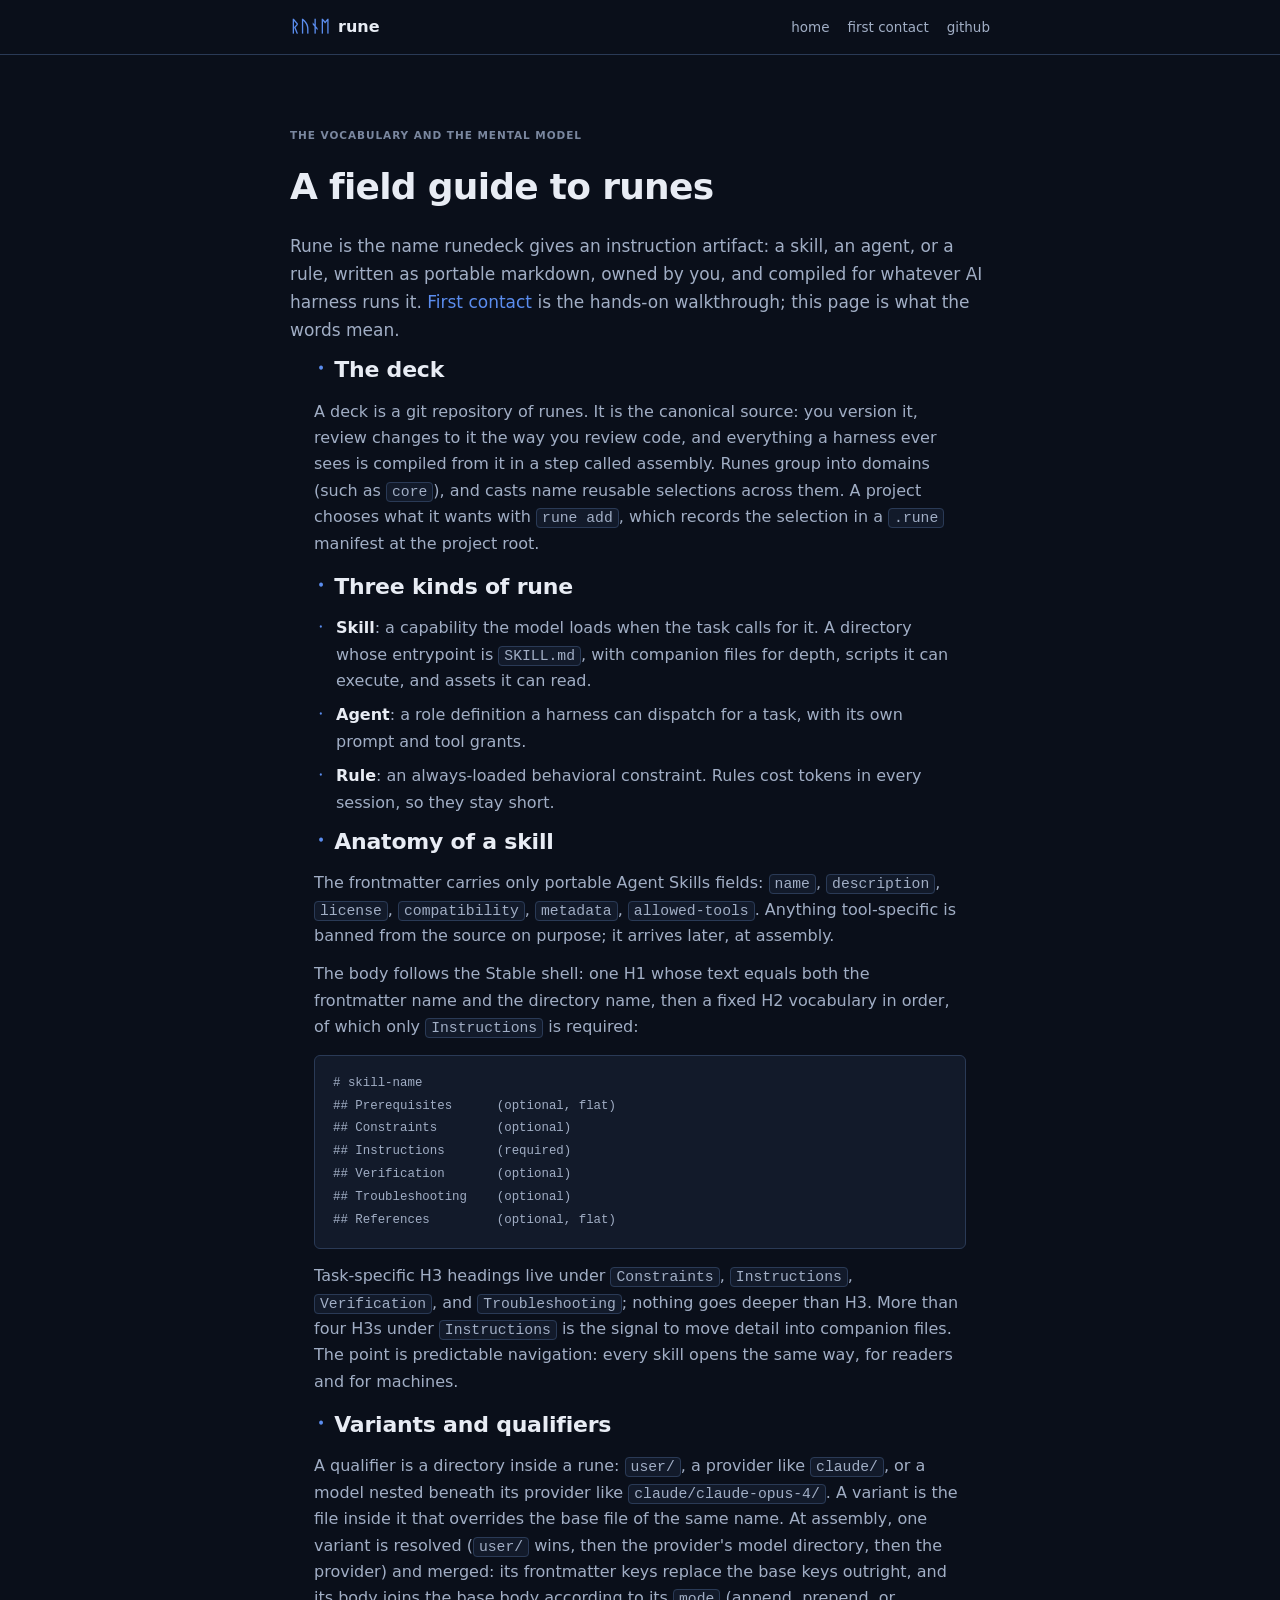
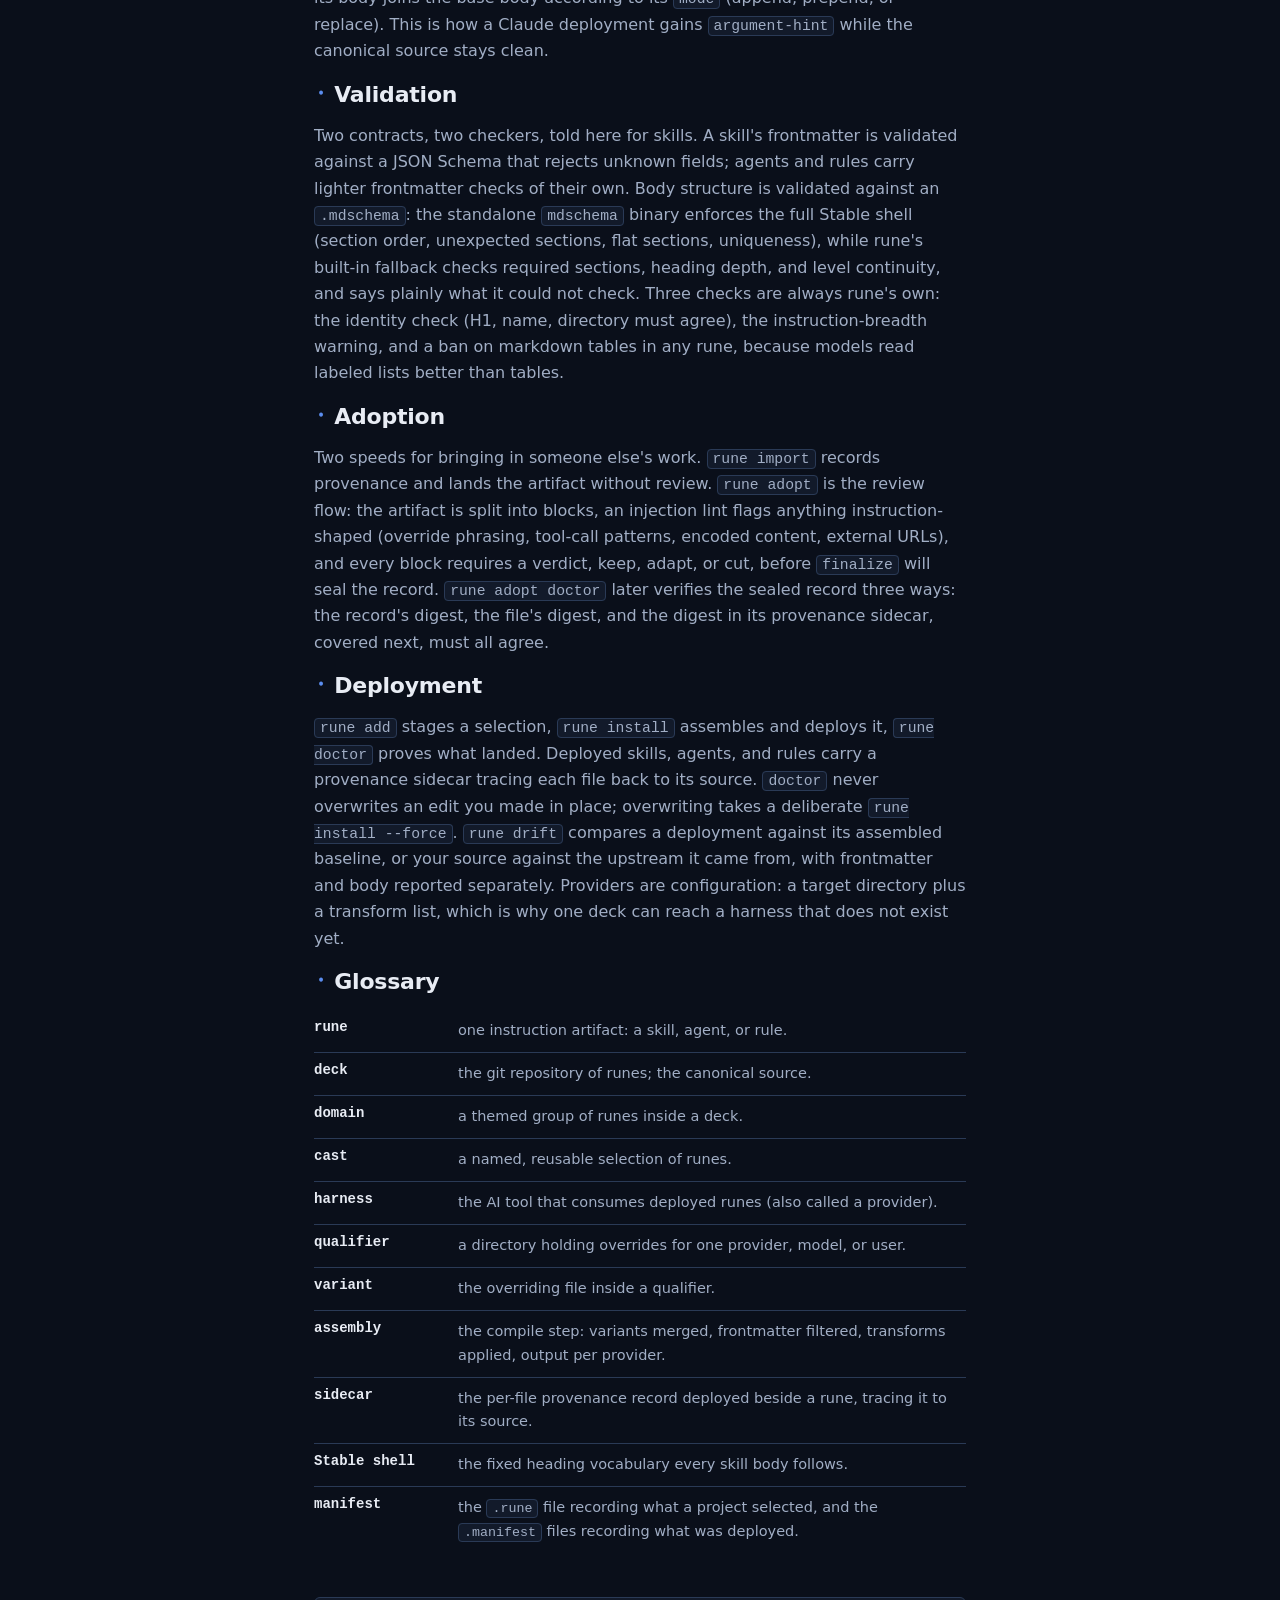
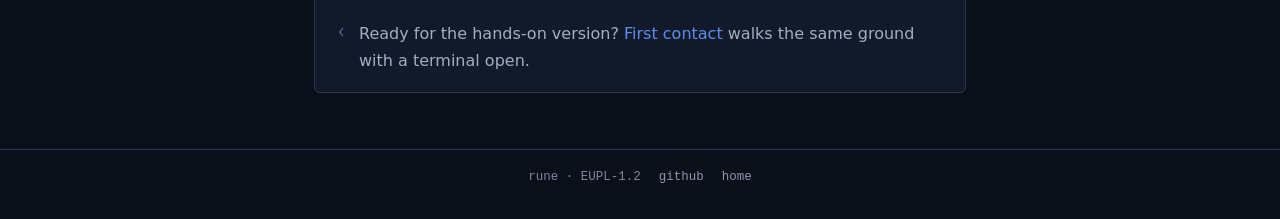
==== guide/index.html @ 57a91cfe "feat: field guide to runes, council-reviewed" ====
<!doctype html>
<html lang="en">
<head>
<meta charset="utf-8">
<meta name="viewport" content="width=device-width, initial-scale=1">
<title>rune · a field guide to runes</title>
<meta name="description" content="The vocabulary and mental model of runedeck: runes, decks, variants, validation, adoption, and deployment.">
<meta property="og:type" content="article">
<meta property="og:site_name" content="runedeck">
<meta property="og:title" content="rune · a field guide to runes">
<meta property="og:description" content="The vocabulary and mental model of runedeck: runes, decks, variants, validation, adoption, and deployment.">
<meta property="og:url" content="https://runedeck.ai/guide/">
<meta property="og:image" content="https://runedeck.ai/shared/og.png">
<meta name="twitter:card" content="summary_large_image">
<link rel="icon" type="image/svg+xml" href="../shared/favicon.svg">
<link rel="stylesheet" href="../shared/tokens.css">
<style>
    * { box-sizing: border-box; margin: 0; }
    body { background: var(--bg); color: var(--text); font: 16px/1.65 var(--sans); -webkit-font-smoothing: antialiased; }
    a { color: var(--accent); text-decoration: none; } a:hover { text-decoration: underline; }
    .wrap { max-width: 700px; margin: 0 auto; padding: 0 24px; }

    nav { border-bottom: 1px solid var(--border); }
    .nav-inner { display: flex; align-items: center; gap: 20px; padding: 14px 0; }
    .brand { font-weight: 700; font-size: 16px; color: var(--text); }
    .brand .glyphs { color: var(--accent); margin-right: 8px; }
    .nav-links { margin-left: auto; display: flex; gap: 18px; font-size: 13.5px; }
    .nav-links a { color: var(--text-dim); } .nav-links a:hover { color: var(--text); text-decoration: none; }

    header.top { padding: 72px 0 8px; }
    .eyebrow { font-size: 10.5px; font-weight: 700; text-transform: uppercase; letter-spacing: 0.09em; color: var(--muted); margin-bottom: 12px; }
    h1 { font-size: 36px; font-weight: 700; letter-spacing: -0.02em; }
    .lede { margin: 16px 0 0; font-size: 17px; color: var(--text-dim); }

    section { padding: 34px 0 4px; }
    h2 { font-size: 22px; font-weight: 650; letter-spacing: -0.01em; margin-bottom: 10px; }
    h2::before { content: "᛫ "; color: var(--accent); }
    p { color: var(--text-dim); margin-bottom: 12px; }
    strong { color: var(--text); font-weight: 620; }
    code { font-family: var(--mono); font-size: 0.92em; background: var(--surface); border: 1px solid var(--border);
           border-radius: 4px; padding: 1px 5px; }
    pre { background: var(--surface); border: 1px solid var(--border); border-radius: var(--radius);
          padding: 16px 18px; margin: 14px 0; font: 13.5px/1.7 var(--mono); overflow-x: auto; color: var(--text-dim); }
    pre code { background: none; border: 0; padding: 0; }
    ul { padding-left: 0; list-style: none; }
    ul li { padding-left: 22px; position: relative; color: var(--text-dim); margin-bottom: 8px; }
    ul li::before { content: "᛫"; position: absolute; left: 2px; color: var(--accent); }

    dl { margin: 6px 0 0; }
    dl div { display: grid; grid-template-columns: 130px 1fr; gap: 14px; padding: 9px 0; border-bottom: 1px solid var(--border); }
    dl div:last-child { border-bottom: 0; }
    dt { font: 600 14px var(--mono); color: var(--text); }
    dd { color: var(--text-dim); font-size: 14.5px; }

    .next { margin: 44px 0 0; border: 1px solid var(--border); border-radius: var(--radius);
            background: var(--surface); padding: 18px 20px; display: flex; align-items: baseline; gap: 12px; }
    .next .glyph { color: var(--accent); font-size: 20px; }

    footer { border-top: 1px solid var(--border); margin-top: 56px; padding: 20px 0 34px;
             font: 12.5px var(--mono); color: var(--muted); display: flex; gap: 18px; justify-content: center; }
    footer a { color: var(--dim); }
</style>
</head>
<body>
<nav><div class="wrap nav-inner">
    <a class="brand" href="../"><span class="glyphs">ᚱᚢᚾᛖ</span>rune</a>
    <div class="nav-links"><a href="../">home</a><a href="../first-contact/">first contact</a><a href="https://github.com/runedeck">github</a></div>
</div></nav>

<header class="top wrap">
    <div class="eyebrow">the vocabulary and the mental model</div>
    <h1>A field guide to runes</h1>
    <p class="lede">Rune is the name runedeck gives an instruction artifact: a skill, an agent, or a
       rule, written as portable markdown, owned by you, and compiled for whatever AI harness runs
       it. <a href="../first-contact/">First contact</a> is the hands-on walkthrough; this page is
       what the words mean.</p>
</header>

<section class="wrap">
    <h2>The deck</h2>
    <p>A deck is a git repository of runes. It is the canonical source: you version it, review
       changes to it the way you review code, and everything a harness ever sees is compiled from
       it in a step called assembly. Runes group into domains (such as <code>core</code>), and
       casts name reusable selections across them. A project chooses what it wants with
       <code>rune add</code>, which records the selection in a <code>.rune</code> manifest at the
       project root.</p>
</section>

<section class="wrap">
    <h2>Three kinds of rune</h2>
    <ul>
        <li><strong>Skill</strong>: a capability the model loads when the task calls for it. A
            directory whose entrypoint is <code>SKILL.md</code>, with companion files for depth,
            scripts it can execute, and assets it can read.</li>
        <li><strong>Agent</strong>: a role definition a harness can dispatch for a task, with its
            own prompt and tool grants.</li>
        <li><strong>Rule</strong>: an always-loaded behavioral constraint. Rules cost tokens in
            every session, so they stay short.</li>
    </ul>
</section>

<section class="wrap">
    <h2>Anatomy of a skill</h2>
    <p>The frontmatter carries only portable Agent Skills fields: <code>name</code>,
       <code>description</code>, <code>license</code>, <code>compatibility</code>,
       <code>metadata</code>, <code>allowed-tools</code>. Anything tool-specific is banned from the
       source on purpose; it arrives later, at assembly.</p>
    <p>The body follows the Stable shell: one H1 whose text equals both the frontmatter name and
       the directory name, then a fixed H2 vocabulary in order, of which only
       <code>Instructions</code> is required:</p>
    <pre><code># skill-name
## Prerequisites      (optional, flat)
## Constraints        (optional)
## Instructions       (required)
## Verification       (optional)
## Troubleshooting    (optional)
## References         (optional, flat)</code></pre>
    <p>Task-specific H3 headings live under <code>Constraints</code>, <code>Instructions</code>,
       <code>Verification</code>, and <code>Troubleshooting</code>; nothing goes deeper than H3.
       More than four H3s under <code>Instructions</code> is the signal to move detail into
       companion files. The point is predictable navigation: every skill opens the same way, for
       readers and for machines.</p>
</section>

<section class="wrap">
    <h2>Variants and qualifiers</h2>
    <p>A qualifier is a directory inside a rune: <code>user/</code>, a provider like
       <code>claude/</code>, or a model nested beneath its provider like
       <code>claude/claude-opus-4/</code>. A variant is the file inside it that overrides the base
       file of the same name. At assembly, one variant is resolved (<code>user/</code> wins, then
       the provider's model directory, then the provider) and merged: its frontmatter keys replace
       the base keys outright, and its body joins the base body according to its <code>mode</code>
       (append, prepend, or replace). This is how a Claude deployment gains
       <code>argument-hint</code> while the canonical source stays clean.</p>
</section>

<section class="wrap">
    <h2>Validation</h2>
    <p>Two contracts, two checkers, told here for skills. A skill's frontmatter is validated
       against a JSON Schema that rejects unknown fields; agents and rules carry lighter
       frontmatter checks of their own. Body structure is validated against an
       <code>.mdschema</code>: the standalone <code>mdschema</code> binary enforces the full
       Stable shell (section order, unexpected sections, flat sections, uniqueness), while rune's
       built-in fallback checks required sections, heading depth, and level continuity, and says
       plainly what it could not check. Three checks are always rune's own: the identity check
       (H1, name, directory must agree), the instruction-breadth warning, and a ban on markdown
       tables in any rune, because models read labeled lists better than tables.</p>
</section>

<section class="wrap">
    <h2>Adoption</h2>
    <p>Two speeds for bringing in someone else's work. <code>rune import</code> records provenance
       and lands the artifact without review. <code>rune adopt</code> is the review flow: the
       artifact is split into blocks, an injection lint flags anything instruction-shaped (override
       phrasing, tool-call patterns, encoded content, external URLs), and every block requires a
       verdict, keep, adapt, or cut, before <code>finalize</code> will seal the record.
       <code>rune adopt doctor</code> later verifies the sealed record three ways: the record's
       digest, the file's digest, and the digest in its provenance sidecar, covered next, must all
       agree.</p>
</section>

<section class="wrap">
    <h2>Deployment</h2>
    <p><code>rune add</code> stages a selection, <code>rune install</code> assembles and deploys
       it, <code>rune doctor</code> proves what landed. Deployed skills, agents, and rules carry a
       provenance sidecar tracing each file back to its source. <code>doctor</code> never
       overwrites an edit you made in place; overwriting takes a deliberate
       <code>rune install --force</code>. <code>rune drift</code> compares a deployment against
       its assembled baseline, or your source against the upstream it came from, with frontmatter
       and body reported separately. Providers are configuration: a target directory plus a
       transform list, which is why one deck can reach a harness that does not exist yet.</p>
</section>

<section class="wrap">
    <h2>Glossary</h2>
    <dl>
        <div><dt>rune</dt><dd>one instruction artifact: a skill, agent, or rule.</dd></div>
        <div><dt>deck</dt><dd>the git repository of runes; the canonical source.</dd></div>
        <div><dt>domain</dt><dd>a themed group of runes inside a deck.</dd></div>
        <div><dt>cast</dt><dd>a named, reusable selection of runes.</dd></div>
        <div><dt>harness</dt><dd>the AI tool that consumes deployed runes (also called a provider).</dd></div>
        <div><dt>qualifier</dt><dd>a directory holding overrides for one provider, model, or user.</dd></div>
        <div><dt>variant</dt><dd>the overriding file inside a qualifier.</dd></div>
        <div><dt>assembly</dt><dd>the compile step: variants merged, frontmatter filtered, transforms applied, output per provider.</dd></div>
        <div><dt>sidecar</dt><dd>the per-file provenance record deployed beside a rune, tracing it to its source.</dd></div>
        <div><dt>Stable shell</dt><dd>the fixed heading vocabulary every skill body follows.</dd></div>
        <div><dt>manifest</dt><dd>the <code>.rune</code> file recording what a project selected, and the <code>.manifest</code> files recording what was deployed.</dd></div>
    </dl>
    <div class="next"><span class="glyph">ᚲ</span>
        <p style="margin:0">Ready for the hands-on version? <a href="../first-contact/">First contact</a>
           walks the same ground with a terminal open.</p></div>
</section>

<footer>
    <span>rune · EUPL-1.2</span>
    <a href="https://github.com/runedeck">github</a>
    <a href="../">home</a>
</footer>
</body>
</html>
---- shared/tokens.css ----
/* runedeck design tokens, extracted from the rune dashboard and CLI sheet. */
:root {
    /* dashboard surfaces */
    --bg: #0a0f1a;
    --surface: #121a2a;
    --surface2: #1a2438;
    --surface3: #243149;
    --border: #2a3a56;
    --border-strong: #3e5177;

    /* dashboard text ramp */
    --text: #e8ecf4;
    --text-dim: #a1aec5;
    --muted: #7a879f;
    --dim: #8b97ad;

    /* accents: web blue vs terminal cyan is the open brand axis */
    --accent: #5b8def;
    --accent-soft: #1e3a7a44;
    --cyan: #7dcfff;

    /* status */
    --green: #44b77a;
    --green-soft: #0f3d2a;
    --amber: #e0a94a;
    --amber-soft: #3d2d0f;
    --red: #e15555;
    --red-soft: #3d1515;
    --purple: #a374e0;

    /* terminal truecolor sheet (Tokyo Night) */
    --tn-bg: #1a1b26;
    --tn-panel: #16161e;
    --tn-text: #c0caf5;
    --tn-green: #9ece6a;
    --tn-amber: #e0af68;
    --tn-red: #f7768e;
    --tn-violet: #bb9af7;

    /* harness quartet */
    --hx-claude: #d08770;
    --hx-codex: #44b77a;
    --hx-gemini: #5b8def;
    --hx-opencode: #b48ead;

    /* shape and type */
    --radius: 6px;
    --mono: 'SF Mono', 'Cascadia Code', 'JetBrains Mono', Menlo, monospace;
    --sans: -apple-system, BlinkMacSystemFont, 'SF Pro Text', 'Segoe UI', system-ui, sans-serif;
    --serif: 'New York', Georgia, 'Times New Roman', serif;
}
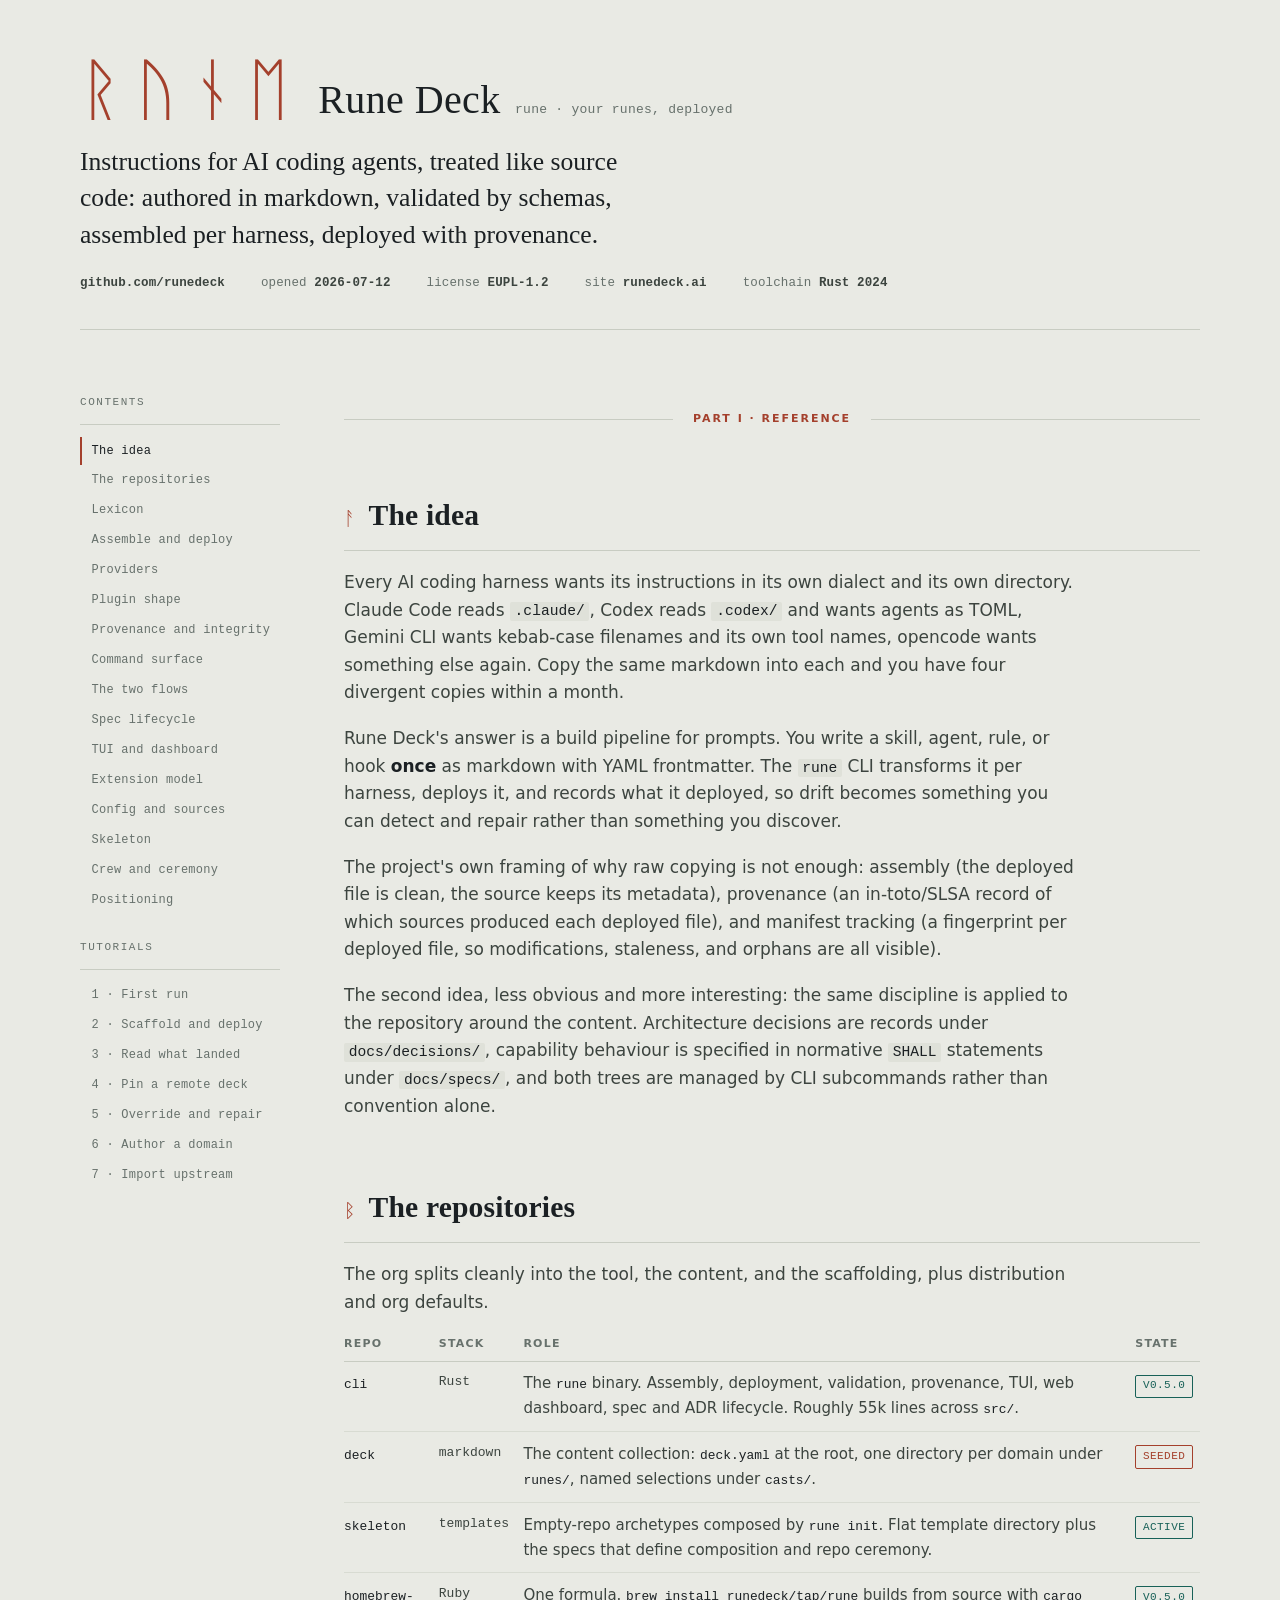
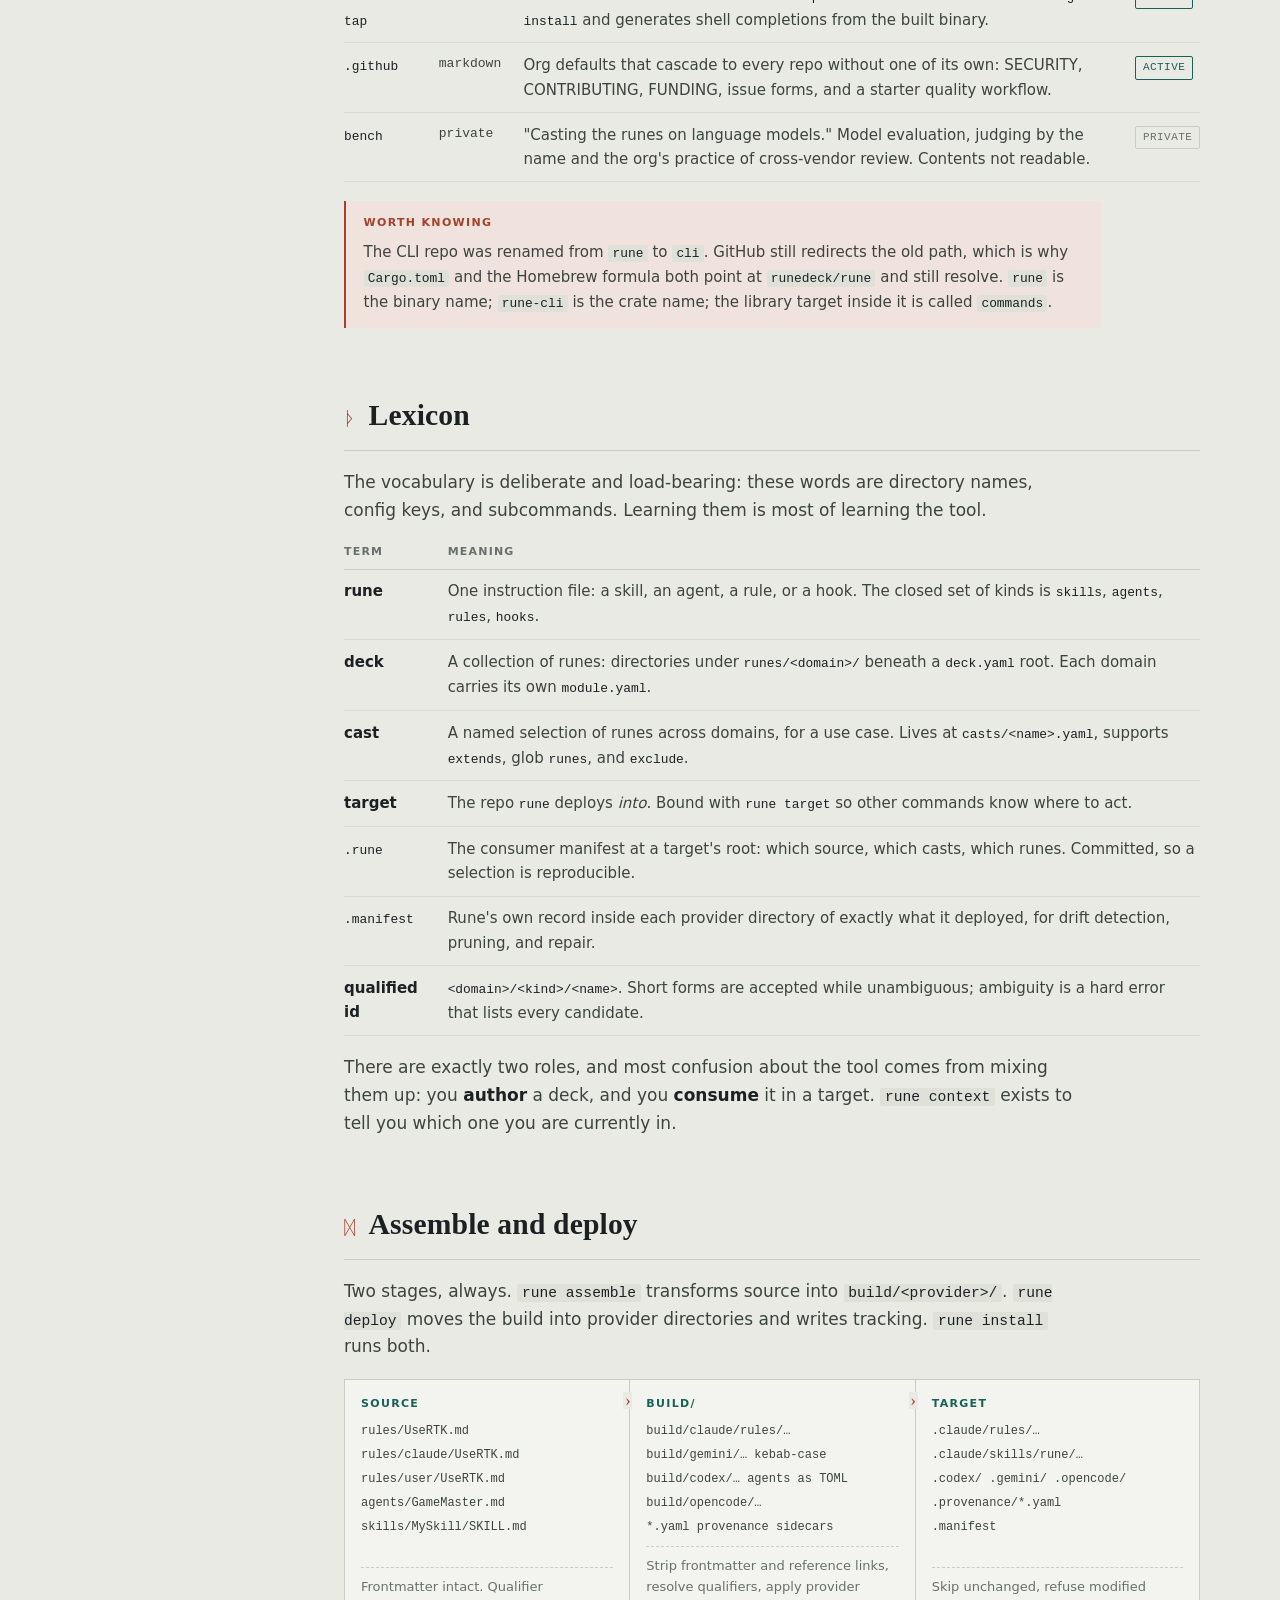
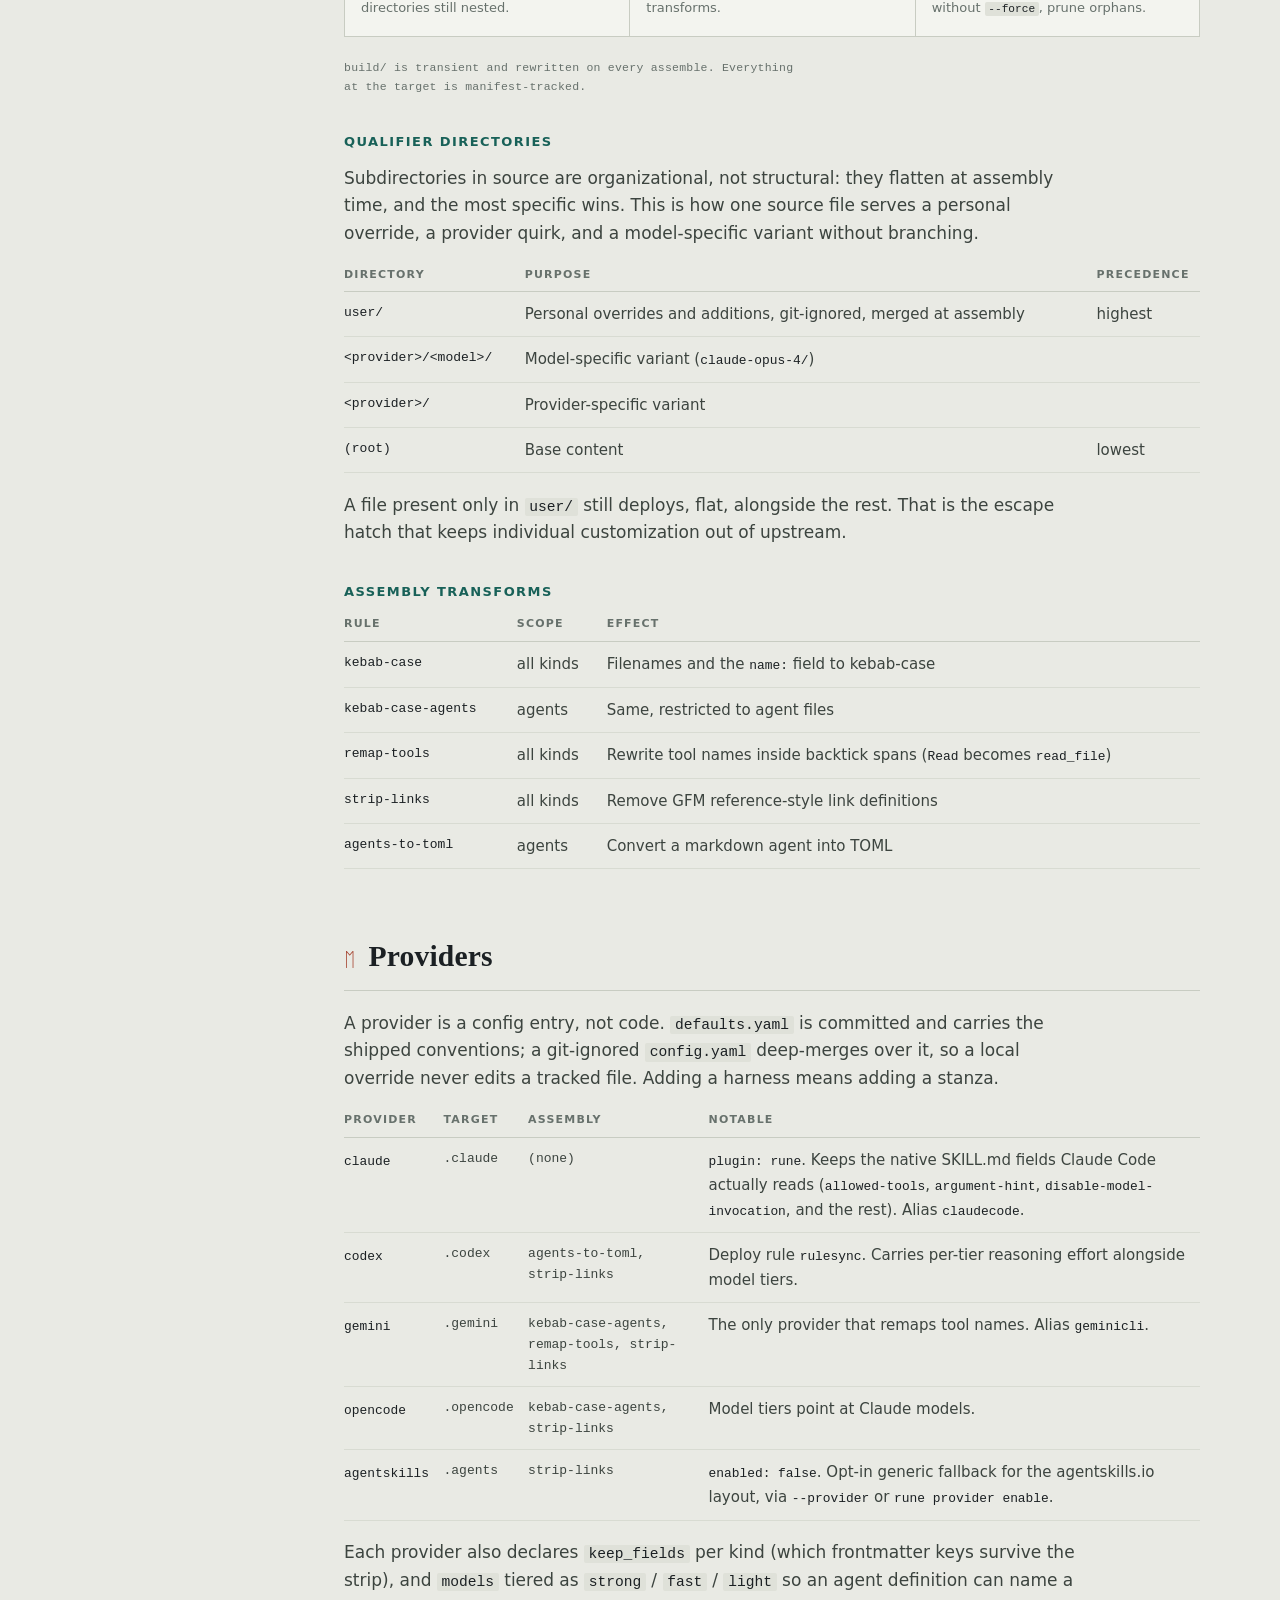
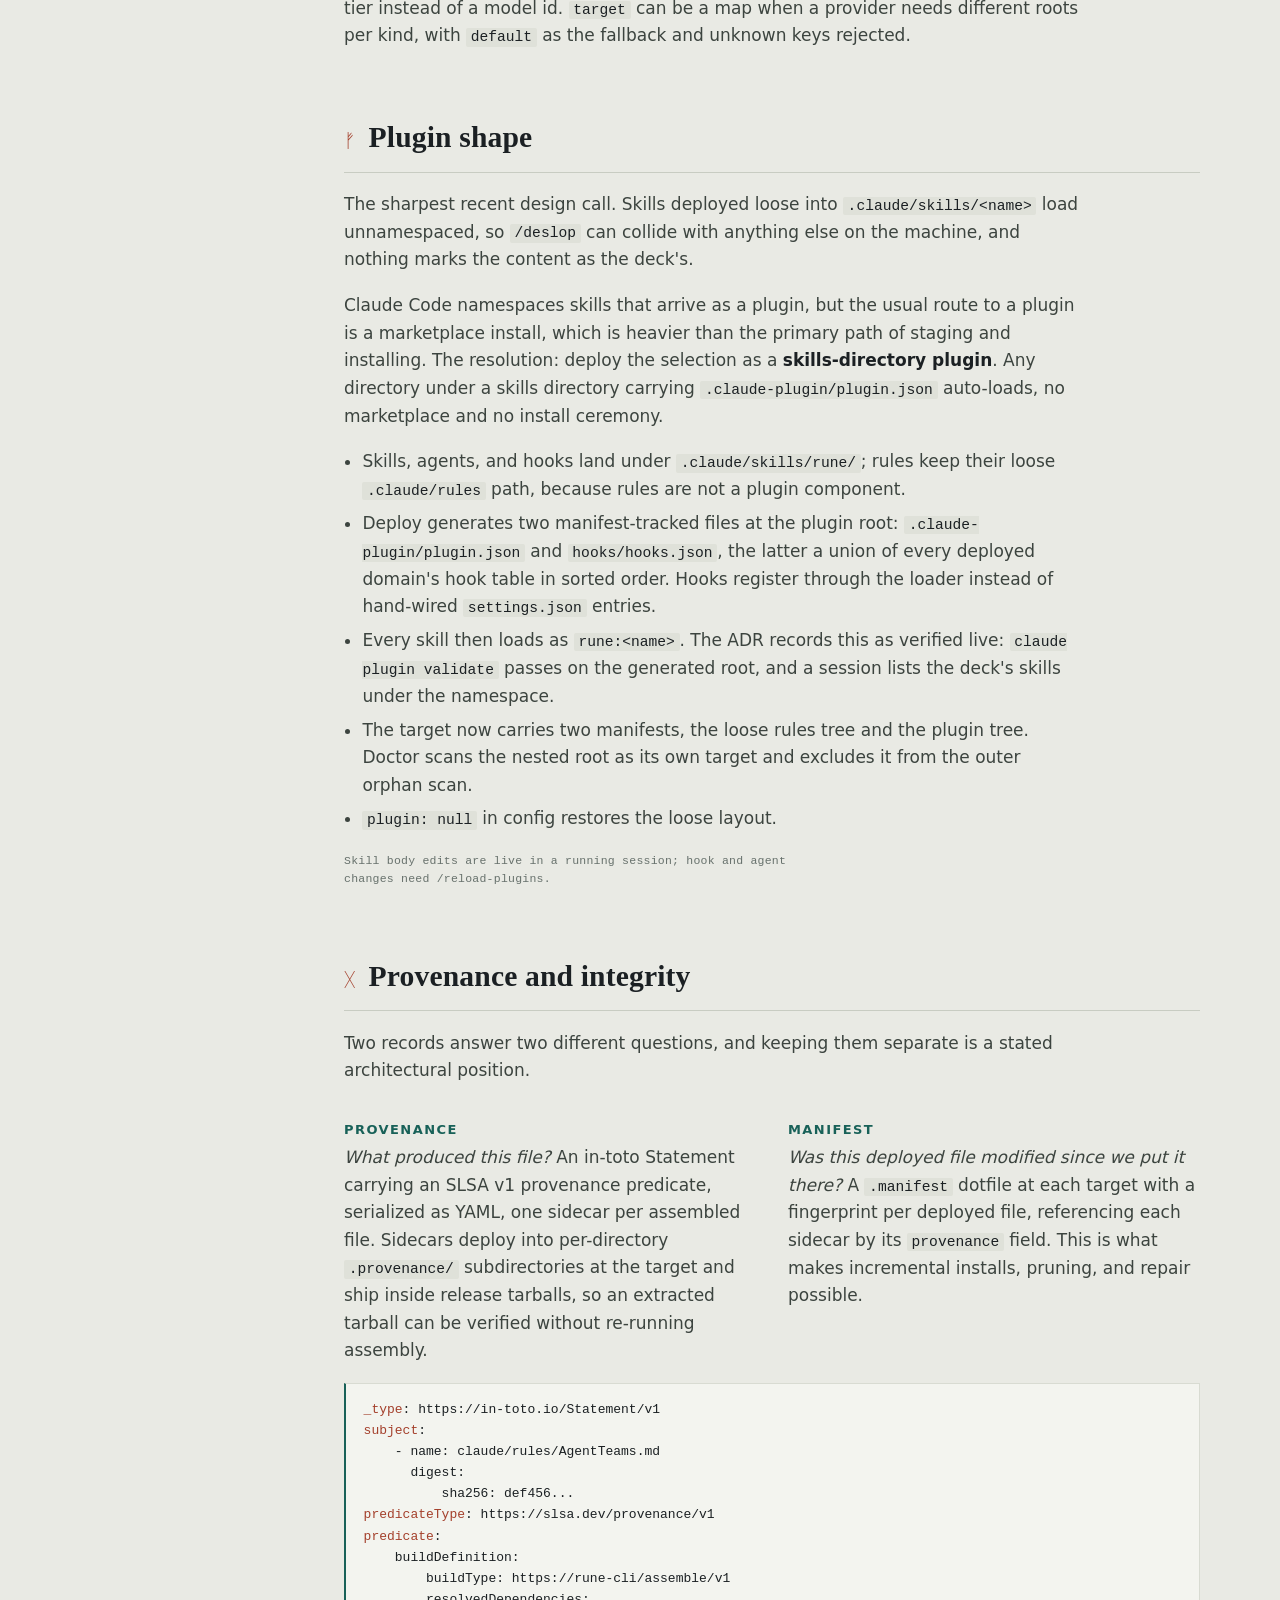
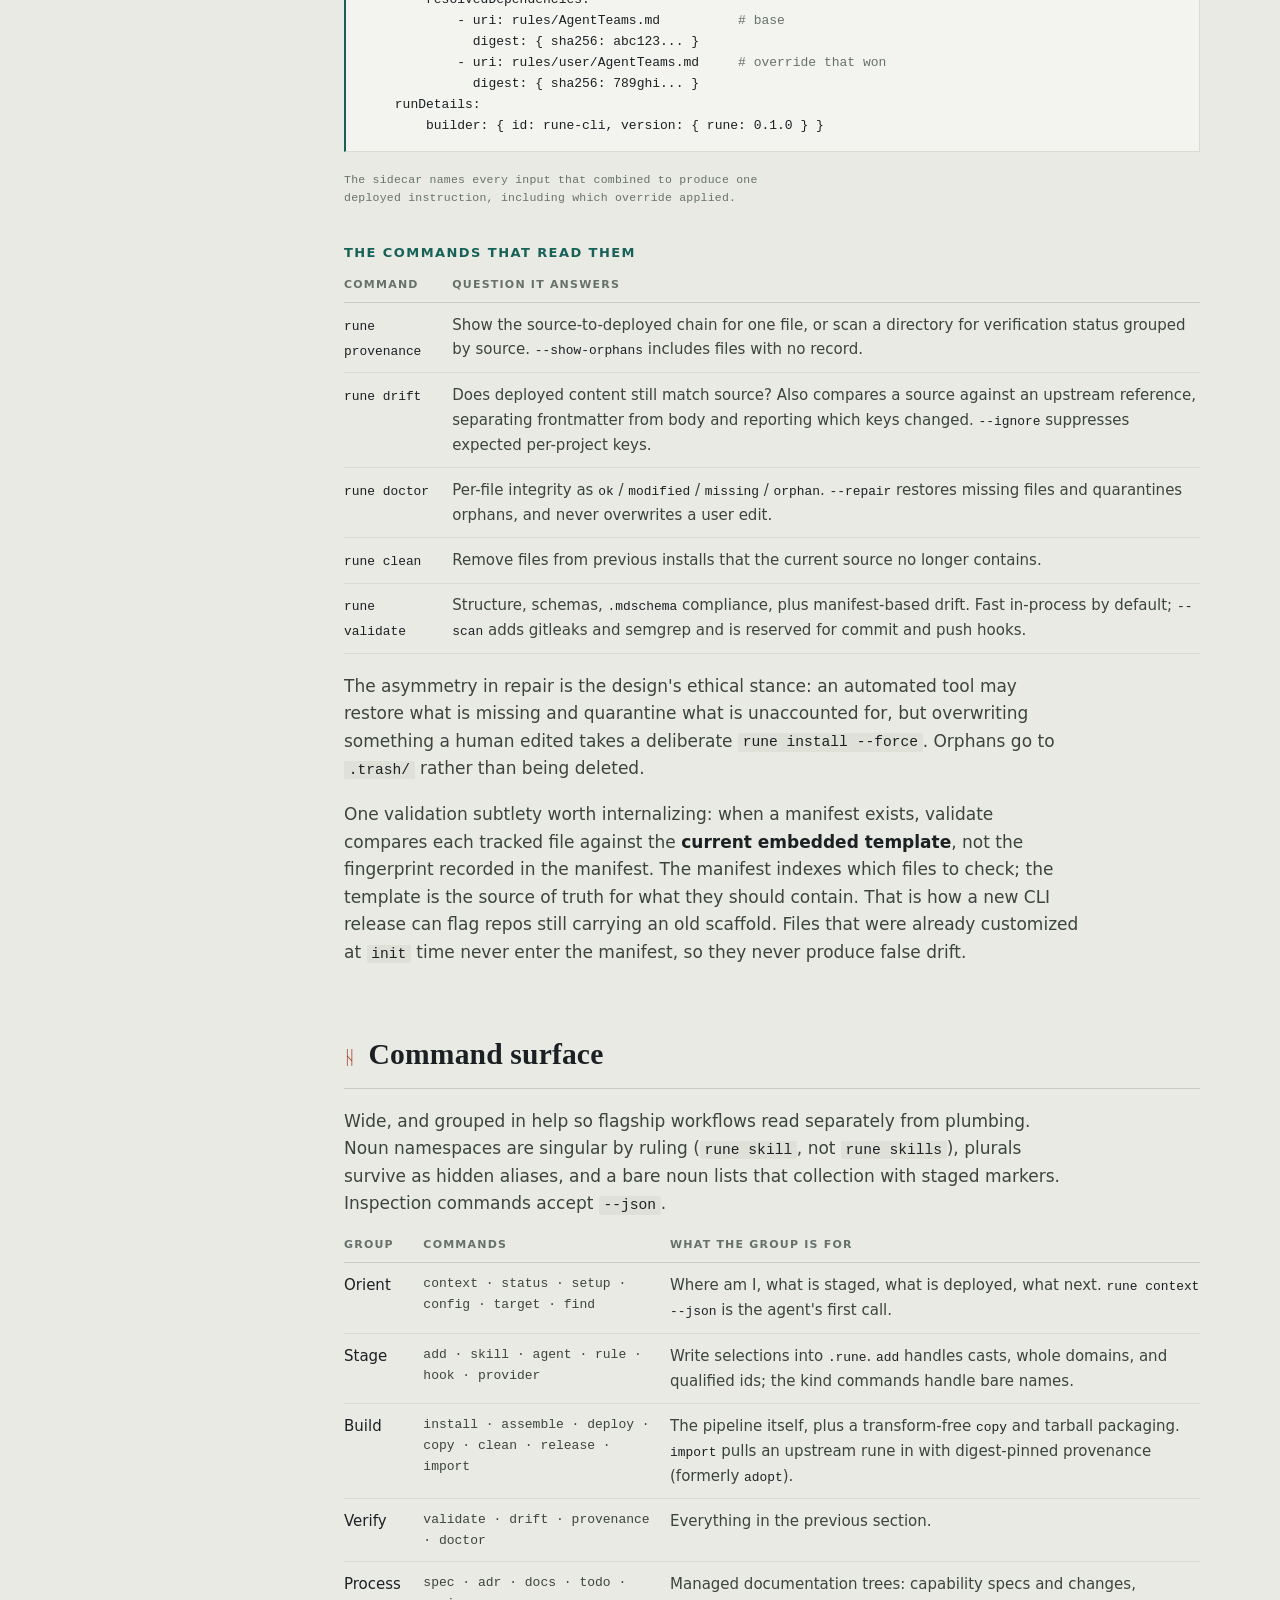
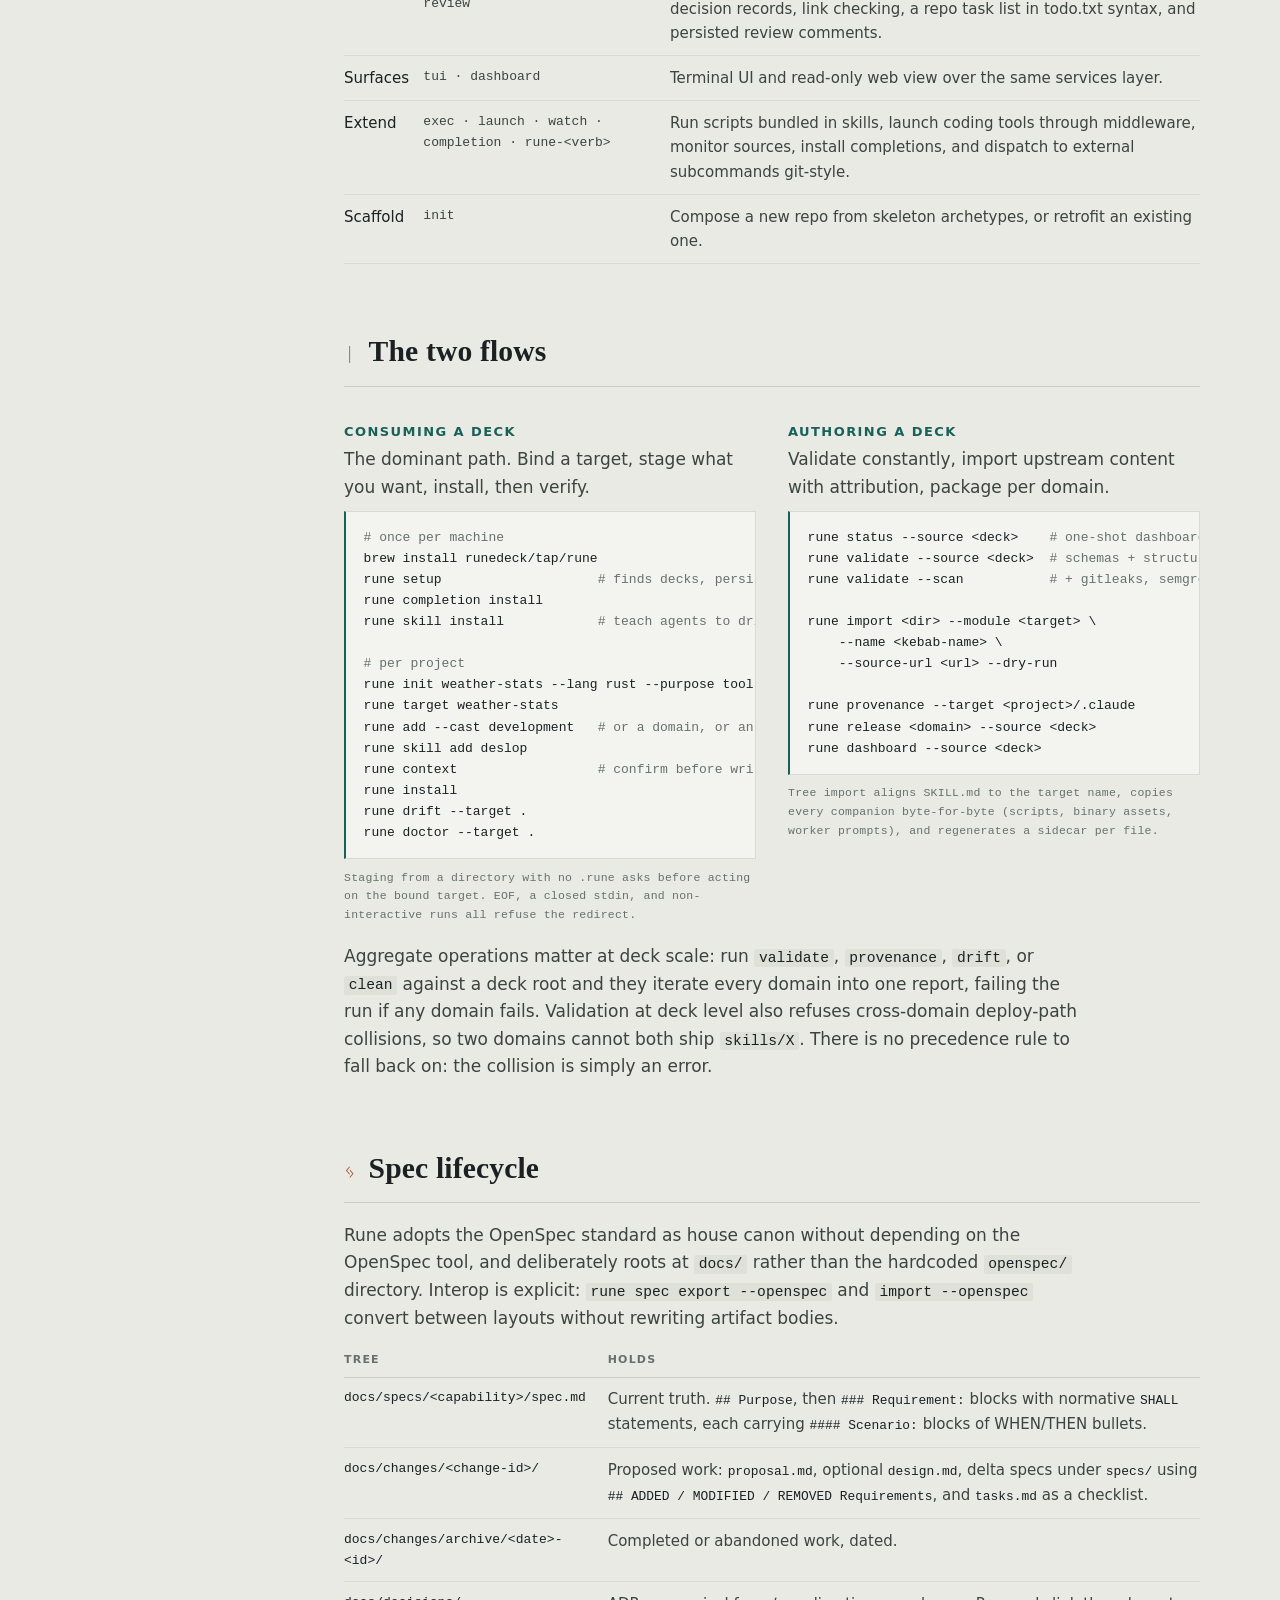
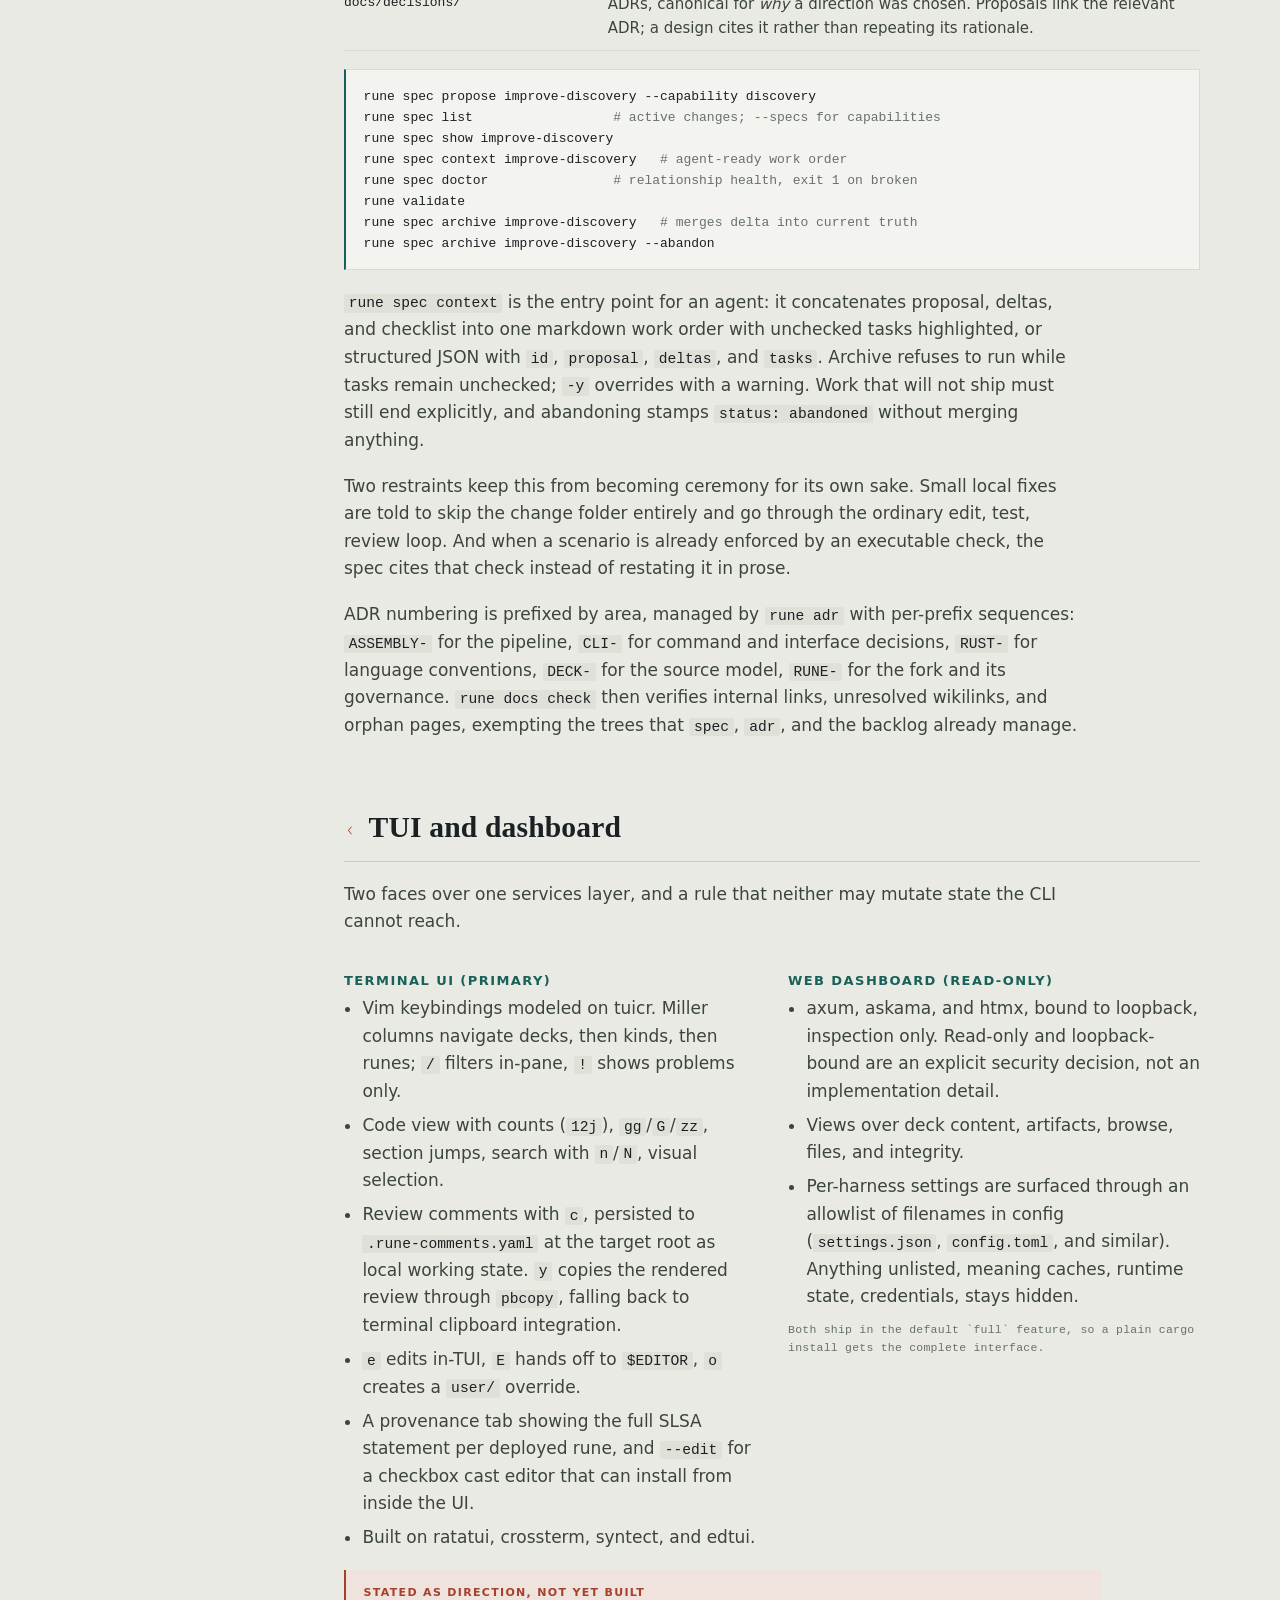
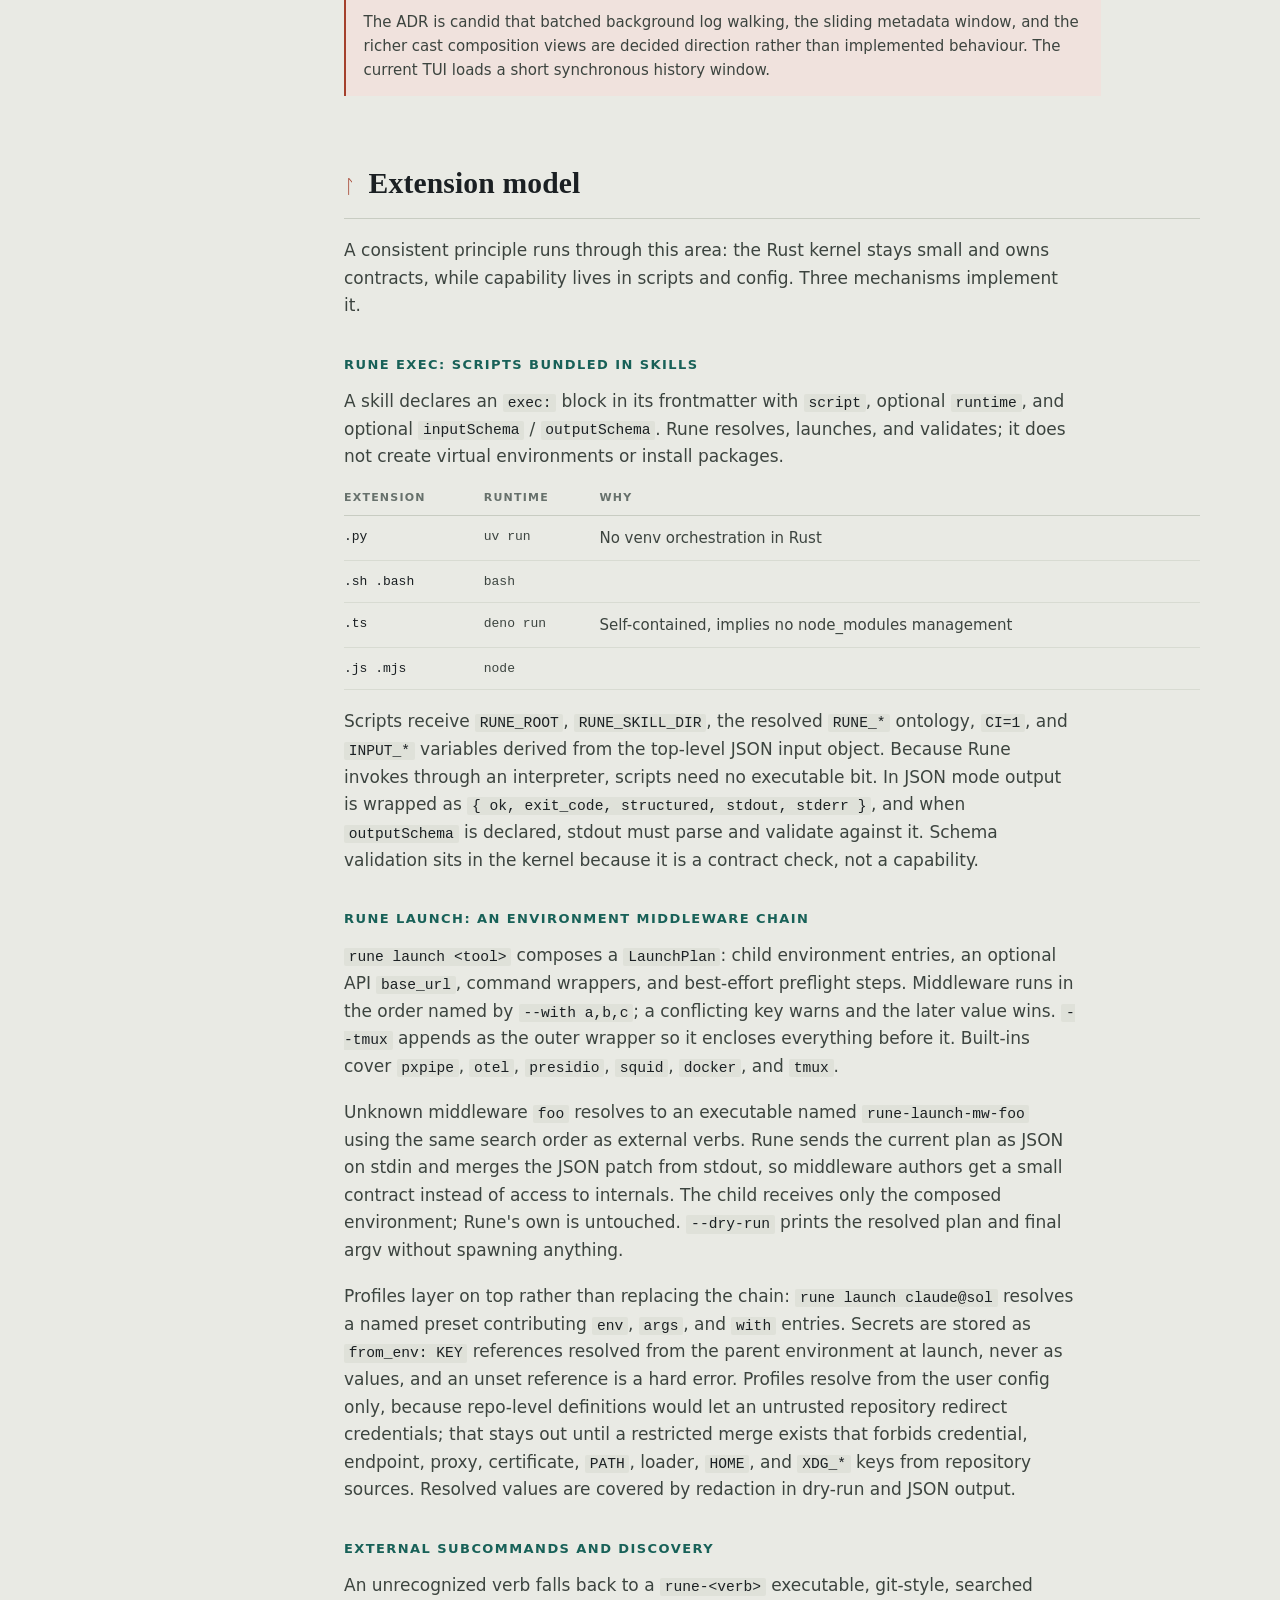
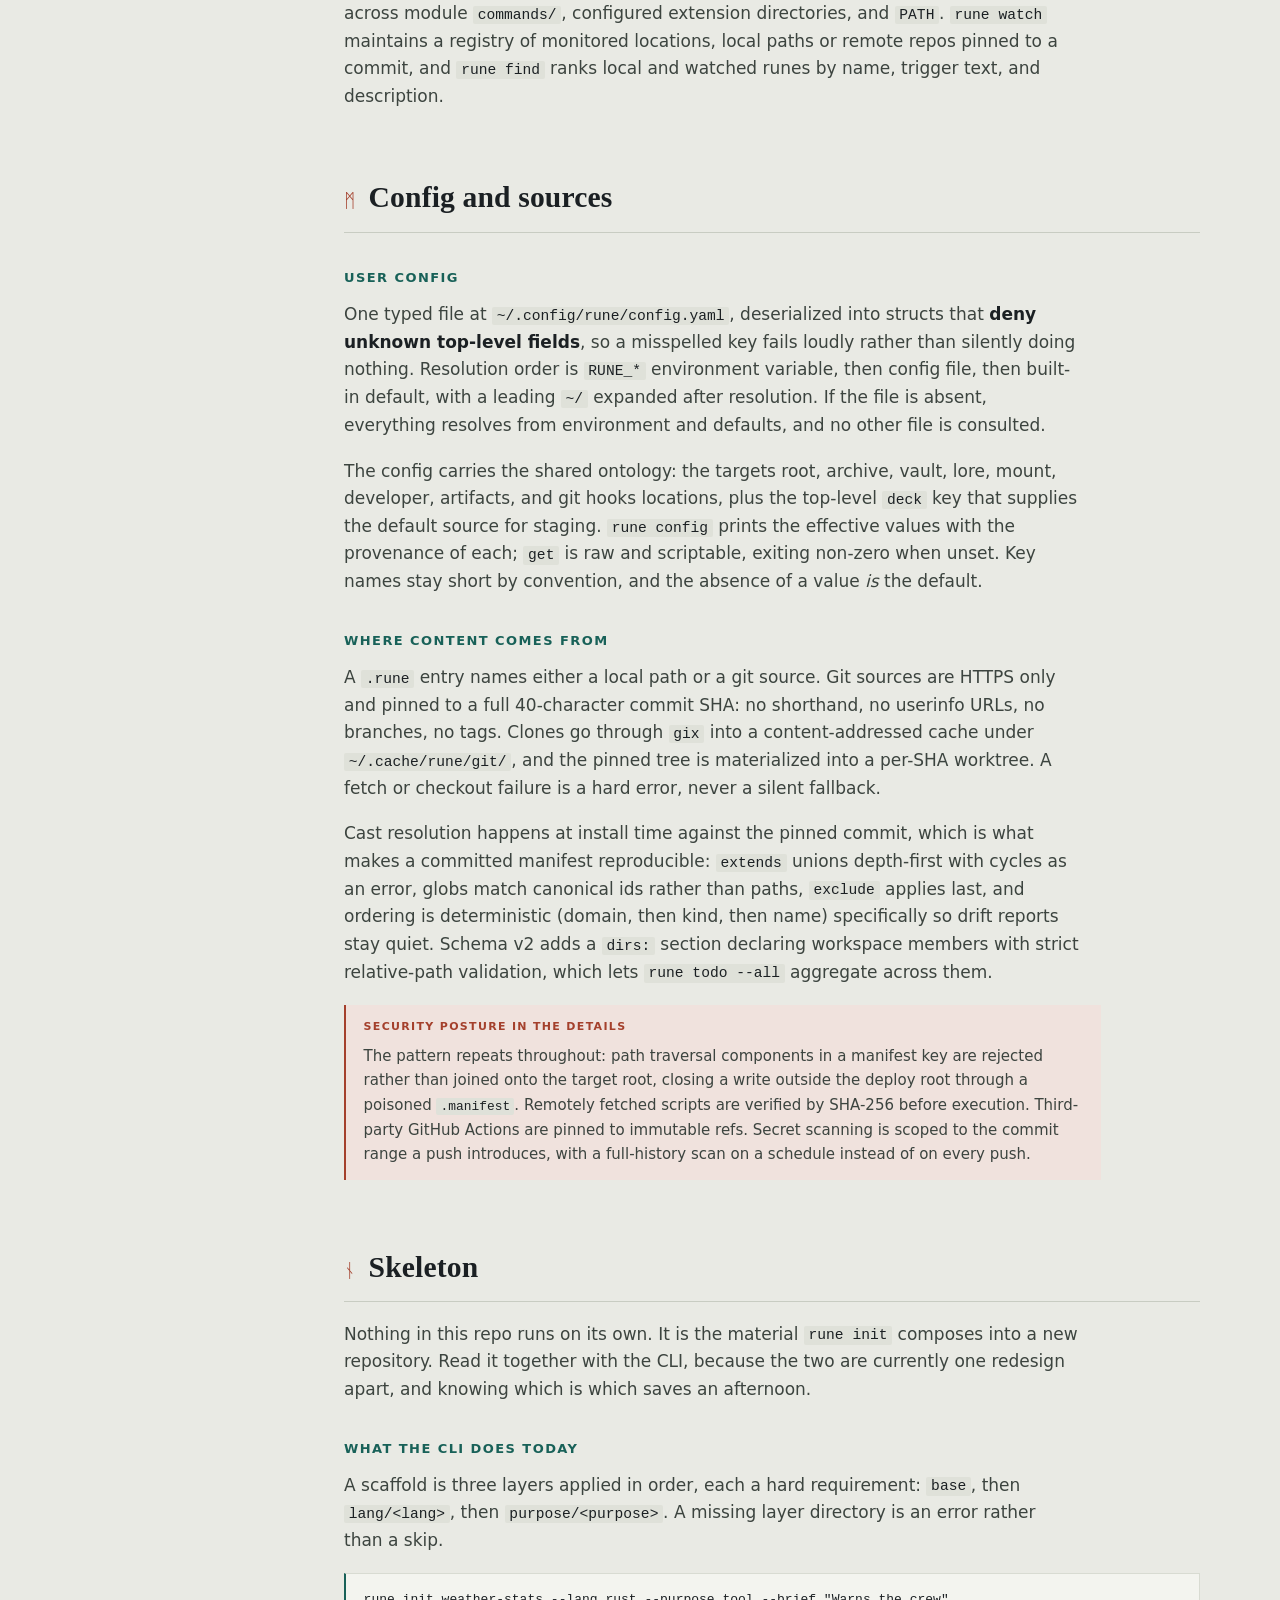
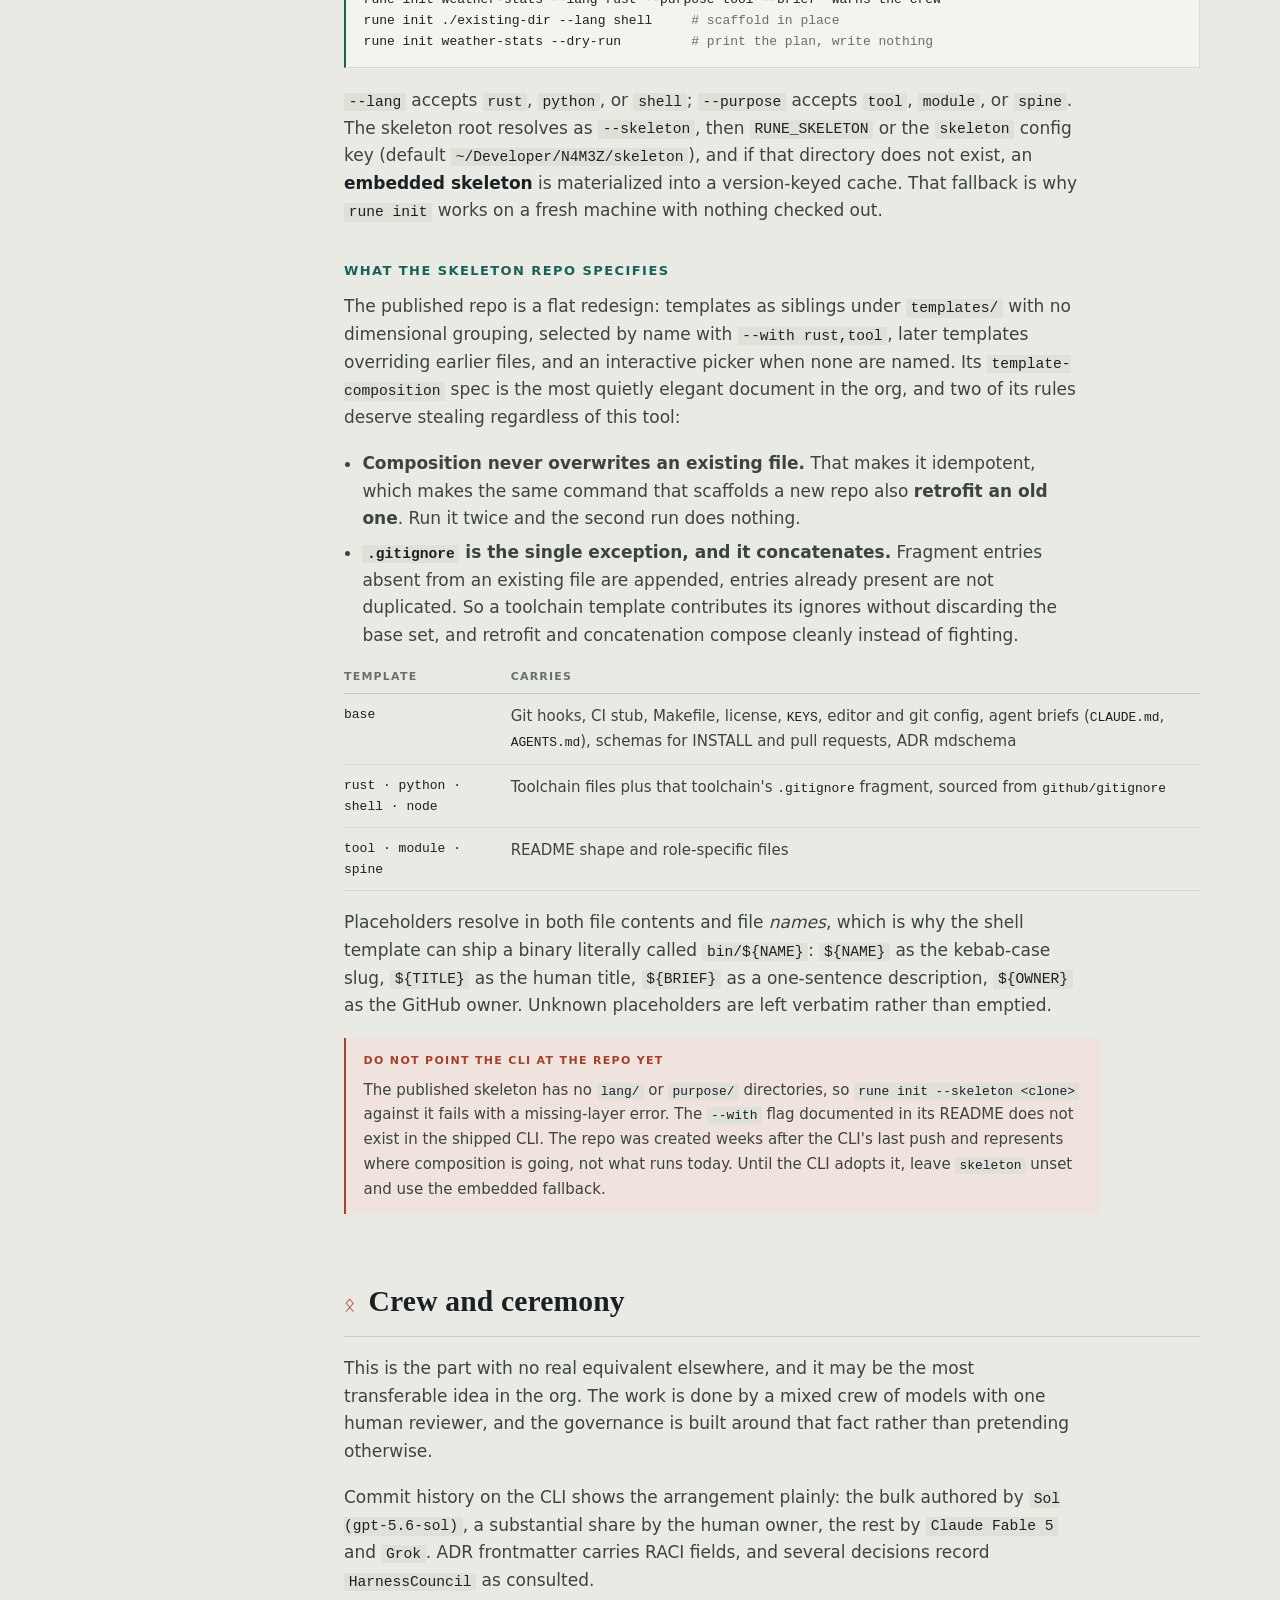
==== commit 1b0d899b: "docs: adopt the field guide as the site guide" ====
--- a/guide/index.html
+++ b/guide/index.html
@@ -1,200 +1,2238 @@
 <!doctype html>
 <html lang="en">
 <head>
-<meta charset="utf-8">
-<meta name="viewport" content="width=device-width, initial-scale=1">
-<title>rune · a field guide to runes</title>
-<meta name="description" content="The vocabulary and mental model of runedeck: runes, decks, variants, validation, adoption, and deployment.">
-<meta property="og:type" content="article">
-<meta property="og:site_name" content="runedeck">
-<meta property="og:title" content="rune · a field guide to runes">
-<meta property="og:description" content="The vocabulary and mental model of runedeck: runes, decks, variants, validation, adoption, and deployment.">
-<meta property="og:url" content="https://runedeck.ai/guide/">
-<meta property="og:image" content="https://runedeck.ai/shared/og.png">
-<meta name="twitter:card" content="summary_large_image">
-<link rel="icon" type="image/svg+xml" href="../shared/favicon.svg">
-<link rel="stylesheet" href="../shared/tokens.css">
-<style>
-    * { box-sizing: border-box; margin: 0; }
-    body { background: var(--bg); color: var(--text); font: 16px/1.65 var(--sans); -webkit-font-smoothing: antialiased; }
-    a { color: var(--accent); text-decoration: none; } a:hover { text-decoration: underline; }
-    .wrap { max-width: 700px; margin: 0 auto; padding: 0 24px; }
-
-    nav { border-bottom: 1px solid var(--border); }
-    .nav-inner { display: flex; align-items: center; gap: 20px; padding: 14px 0; }
-    .brand { font-weight: 700; font-size: 16px; color: var(--text); }
-    .brand .glyphs { color: var(--accent); margin-right: 8px; }
-    .nav-links { margin-left: auto; display: flex; gap: 18px; font-size: 13.5px; }
-    .nav-links a { color: var(--text-dim); } .nav-links a:hover { color: var(--text); text-decoration: none; }
-
-    header.top { padding: 72px 0 8px; }
-    .eyebrow { font-size: 10.5px; font-weight: 700; text-transform: uppercase; letter-spacing: 0.09em; color: var(--muted); margin-bottom: 12px; }
-    h1 { font-size: 36px; font-weight: 700; letter-spacing: -0.02em; }
-    .lede { margin: 16px 0 0; font-size: 17px; color: var(--text-dim); }
-
-    section { padding: 34px 0 4px; }
-    h2 { font-size: 22px; font-weight: 650; letter-spacing: -0.01em; margin-bottom: 10px; }
-    h2::before { content: "᛫ "; color: var(--accent); }
-    p { color: var(--text-dim); margin-bottom: 12px; }
-    strong { color: var(--text); font-weight: 620; }
-    code { font-family: var(--mono); font-size: 0.92em; background: var(--surface); border: 1px solid var(--border);
-           border-radius: 4px; padding: 1px 5px; }
-    pre { background: var(--surface); border: 1px solid var(--border); border-radius: var(--radius);
-          padding: 16px 18px; margin: 14px 0; font: 13.5px/1.7 var(--mono); overflow-x: auto; color: var(--text-dim); }
-    pre code { background: none; border: 0; padding: 0; }
-    ul { padding-left: 0; list-style: none; }
-    ul li { padding-left: 22px; position: relative; color: var(--text-dim); margin-bottom: 8px; }
-    ul li::before { content: "᛫"; position: absolute; left: 2px; color: var(--accent); }
-
-    dl { margin: 6px 0 0; }
-    dl div { display: grid; grid-template-columns: 130px 1fr; gap: 14px; padding: 9px 0; border-bottom: 1px solid var(--border); }
-    dl div:last-child { border-bottom: 0; }
-    dt { font: 600 14px var(--mono); color: var(--text); }
-    dd { color: var(--text-dim); font-size: 14.5px; }
-
-    .next { margin: 44px 0 0; border: 1px solid var(--border); border-radius: var(--radius);
-            background: var(--surface); padding: 18px 20px; display: flex; align-items: baseline; gap: 12px; }
-    .next .glyph { color: var(--accent); font-size: 20px; }
-
-    footer { border-top: 1px solid var(--border); margin-top: 56px; padding: 20px 0 34px;
-             font: 12.5px var(--mono); color: var(--muted); display: flex; gap: 18px; justify-content: center; }
-    footer a { color: var(--dim); }
-</style>
+    <meta charset="utf-8">
+    <meta name="viewport" content="width=device-width, initial-scale=1">
+    <title>Rune Deck: a field guide</title>
 </head>
 <body>
-<nav><div class="wrap nav-inner">
-    <a class="brand" href="../"><span class="glyphs">ᚱᚢᚾᛖ</span>rune</a>
-    <div class="nav-links"><a href="../">home</a><a href="../first-contact/">first contact</a><a href="https://github.com/runedeck">github</a></div>
-</div></nav>
-
-<header class="top wrap">
-    <div class="eyebrow">the vocabulary and the mental model</div>
-    <h1>A field guide to runes</h1>
-    <p class="lede">Rune is the name runedeck gives an instruction artifact: a skill, an agent, or a
-       rule, written as portable markdown, owned by you, and compiled for whatever AI harness runs
-       it. <a href="../first-contact/">First contact</a> is the hands-on walkthrough; this page is
-       what the words mean.</p>
-</header>
-
-<section class="wrap">
-    <h2>The deck</h2>
-    <p>A deck is a git repository of runes. It is the canonical source: you version it, review
-       changes to it the way you review code, and everything a harness ever sees is compiled from
-       it in a step called assembly. Runes group into domains (such as <code>core</code>), and
-       casts name reusable selections across them. A project chooses what it wants with
-       <code>rune add</code>, which records the selection in a <code>.rune</code> manifest at the
-       project root.</p>
-</section>
-
-<section class="wrap">
-    <h2>Three kinds of rune</h2>
-    <ul>
-        <li><strong>Skill</strong>: a capability the model loads when the task calls for it. A
-            directory whose entrypoint is <code>SKILL.md</code>, with companion files for depth,
-            scripts it can execute, and assets it can read.</li>
-        <li><strong>Agent</strong>: a role definition a harness can dispatch for a task, with its
-            own prompt and tool grants.</li>
-        <li><strong>Rule</strong>: an always-loaded behavioral constraint. Rules cost tokens in
-            every session, so they stay short.</li>
-    </ul>
-</section>
-
-<section class="wrap">
-    <h2>Anatomy of a skill</h2>
-    <p>The frontmatter carries only portable Agent Skills fields: <code>name</code>,
-       <code>description</code>, <code>license</code>, <code>compatibility</code>,
-       <code>metadata</code>, <code>allowed-tools</code>. Anything tool-specific is banned from the
-       source on purpose; it arrives later, at assembly.</p>
-    <p>The body follows the Stable shell: one H1 whose text equals both the frontmatter name and
-       the directory name, then a fixed H2 vocabulary in order, of which only
-       <code>Instructions</code> is required:</p>
-    <pre><code># skill-name
-## Prerequisites      (optional, flat)
-## Constraints        (optional)
-## Instructions       (required)
-## Verification       (optional)
-## Troubleshooting    (optional)
-## References         (optional, flat)</code></pre>
-    <p>Task-specific H3 headings live under <code>Constraints</code>, <code>Instructions</code>,
-       <code>Verification</code>, and <code>Troubleshooting</code>; nothing goes deeper than H3.
-       More than four H3s under <code>Instructions</code> is the signal to move detail into
-       companion files. The point is predictable navigation: every skill opens the same way, for
-       readers and for machines.</p>
-</section>
-
-<section class="wrap">
-    <h2>Variants and qualifiers</h2>
-    <p>A qualifier is a directory inside a rune: <code>user/</code>, a provider like
-       <code>claude/</code>, or a model nested beneath its provider like
-       <code>claude/claude-opus-4/</code>. A variant is the file inside it that overrides the base
-       file of the same name. At assembly, one variant is resolved (<code>user/</code> wins, then
-       the provider's model directory, then the provider) and merged: its frontmatter keys replace
-       the base keys outright, and its body joins the base body according to its <code>mode</code>
-       (append, prepend, or replace). This is how a Claude deployment gains
-       <code>argument-hint</code> while the canonical source stays clean.</p>
-</section>
-
-<section class="wrap">
-    <h2>Validation</h2>
-    <p>Two contracts, two checkers, told here for skills. A skill's frontmatter is validated
-       against a JSON Schema that rejects unknown fields; agents and rules carry lighter
-       frontmatter checks of their own. Body structure is validated against an
-       <code>.mdschema</code>: the standalone <code>mdschema</code> binary enforces the full
-       Stable shell (section order, unexpected sections, flat sections, uniqueness), while rune's
-       built-in fallback checks required sections, heading depth, and level continuity, and says
-       plainly what it could not check. Three checks are always rune's own: the identity check
-       (H1, name, directory must agree), the instruction-breadth warning, and a ban on markdown
-       tables in any rune, because models read labeled lists better than tables.</p>
-</section>
-
-<section class="wrap">
-    <h2>Adoption</h2>
-    <p>Two speeds for bringing in someone else's work. <code>rune import</code> records provenance
-       and lands the artifact without review. <code>rune adopt</code> is the review flow: the
-       artifact is split into blocks, an injection lint flags anything instruction-shaped (override
-       phrasing, tool-call patterns, encoded content, external URLs), and every block requires a
-       verdict, keep, adapt, or cut, before <code>finalize</code> will seal the record.
-       <code>rune adopt doctor</code> later verifies the sealed record three ways: the record's
-       digest, the file's digest, and the digest in its provenance sidecar, covered next, must all
-       agree.</p>
-</section>
-
-<section class="wrap">
-    <h2>Deployment</h2>
-    <p><code>rune add</code> stages a selection, <code>rune install</code> assembles and deploys
-       it, <code>rune doctor</code> proves what landed. Deployed skills, agents, and rules carry a
-       provenance sidecar tracing each file back to its source. <code>doctor</code> never
-       overwrites an edit you made in place; overwriting takes a deliberate
-       <code>rune install --force</code>. <code>rune drift</code> compares a deployment against
-       its assembled baseline, or your source against the upstream it came from, with frontmatter
-       and body reported separately. Providers are configuration: a target directory plus a
-       transform list, which is why one deck can reach a harness that does not exist yet.</p>
-</section>
-
-<section class="wrap">
-    <h2>Glossary</h2>
-    <dl>
-        <div><dt>rune</dt><dd>one instruction artifact: a skill, agent, or rule.</dd></div>
-        <div><dt>deck</dt><dd>the git repository of runes; the canonical source.</dd></div>
-        <div><dt>domain</dt><dd>a themed group of runes inside a deck.</dd></div>
-        <div><dt>cast</dt><dd>a named, reusable selection of runes.</dd></div>
-        <div><dt>harness</dt><dd>the AI tool that consumes deployed runes (also called a provider).</dd></div>
-        <div><dt>qualifier</dt><dd>a directory holding overrides for one provider, model, or user.</dd></div>
-        <div><dt>variant</dt><dd>the overriding file inside a qualifier.</dd></div>
-        <div><dt>assembly</dt><dd>the compile step: variants merged, frontmatter filtered, transforms applied, output per provider.</dd></div>
-        <div><dt>sidecar</dt><dd>the per-file provenance record deployed beside a rune, tracing it to its source.</dd></div>
-        <div><dt>Stable shell</dt><dd>the fixed heading vocabulary every skill body follows.</dd></div>
-        <div><dt>manifest</dt><dd>the <code>.rune</code> file recording what a project selected, and the <code>.manifest</code> files recording what was deployed.</dd></div>
-    </dl>
-    <div class="next"><span class="glyph">ᚲ</span>
-        <p style="margin:0">Ready for the hands-on version? <a href="../first-contact/">First contact</a>
-           walks the same ground with a terminal open.</p></div>
-</section>
-
-<footer>
-    <span>rune · EUPL-1.2</span>
-    <a href="https://github.com/runedeck">github</a>
-    <a href="../">home</a>
-</footer>
+
+<style>
+    :root {
+        --ground: #e9eae4;
+        --surface: #f3f4ef;
+        --recess: #dfe1d9;
+        --ink: #1b2023;
+        --ink-soft: #3c443f;
+        --muted: #67716c;
+        --rule: #c8ccc2;
+        --rule-soft: #d8dbd2;
+        --accent: #186158;
+        --accent-soft: #e2ece8;
+        --sigil: #a4402c;
+        --sigil-soft: #f0e2dd;
+
+        --display: "Iowan Old Style", "Palatino Linotype", Palatino, "Book Antiqua", Georgia, serif;
+        --body: Optima, "Optima nova", Candara, "Gill Sans MT", "Gill Sans", "Segoe UI", system-ui, sans-serif;
+        --data: "SF Mono", "IBM Plex Mono", ui-monospace, Menlo, Consolas, monospace;
+
+        --step: 0.75rem;
+    }
+
+    @media (prefers-color-scheme: dark) {
+        :root {
+            --ground: #15181a;
+            --surface: #1d2124;
+            --recess: #101314;
+            --ink: #e3e7e2;
+            --ink-soft: #c2c9c3;
+            --muted: #939d97;
+            --rule: #2f3538;
+            --rule-soft: #262b2e;
+            --accent: #6ac6b3;
+            --accent-soft: #1b2e2c;
+            --sigil: #e0785d;
+            --sigil-soft: #2c211e;
+        }
+    }
+
+    :root[data-theme="dark"] {
+        --ground: #15181a;
+        --surface: #1d2124;
+        --recess: #101314;
+        --ink: #e3e7e2;
+        --ink-soft: #c2c9c3;
+        --muted: #939d97;
+        --rule: #2f3538;
+        --rule-soft: #262b2e;
+        --accent: #6ac6b3;
+        --accent-soft: #1b2e2c;
+        --sigil: #e0785d;
+        --sigil-soft: #2c211e;
+    }
+
+    :root[data-theme="light"] {
+        --ground: #e9eae4;
+        --surface: #f3f4ef;
+        --recess: #dfe1d9;
+        --ink: #1b2023;
+        --ink-soft: #3c443f;
+        --muted: #67716c;
+        --rule: #c8ccc2;
+        --rule-soft: #d8dbd2;
+        --accent: #186158;
+        --accent-soft: #e2ece8;
+        --sigil: #a4402c;
+        --sigil-soft: #f0e2dd;
+    }
+
+    * { box-sizing: border-box; }
+
+    body {
+        margin: 0;
+        background: var(--ground);
+        color: var(--ink);
+        font-family: var(--body);
+        font-size: 1.0625rem;
+        line-height: 1.62;
+        -webkit-font-smoothing: antialiased;
+    }
+
+    .page {
+        max-width: 74rem;
+        margin: 0 auto;
+        padding: 2rem 1.25rem 6rem;
+        display: grid;
+        gap: 3rem;
+        grid-template-columns: minmax(0, 1fr);
+    }
+
+    @media (min-width: 62rem) {
+        .page {
+            grid-template-columns: 12.5rem minmax(0, 1fr);
+            gap: 4rem;
+            padding: 3.5rem 2rem 8rem;
+        }
+    }
+
+    /* ---------- masthead ---------- */
+
+    .masthead {
+        grid-column: 1 / -1;
+        border-bottom: 1px solid var(--rule);
+        padding-bottom: 2.25rem;
+        display: flex;
+        flex-direction: column;
+        gap: 1.25rem;
+    }
+
+    .wordmark {
+        display: flex;
+        align-items: baseline;
+        flex-wrap: wrap;
+        gap: 0.9rem;
+    }
+
+    .wordmark .glyphs {
+        font-family: var(--display);
+        font-size: clamp(2.5rem, 7vw, 4.25rem);
+        letter-spacing: 0.22em;
+        color: var(--sigil);
+        line-height: 1;
+    }
+
+    .wordmark .name {
+        font-family: var(--display);
+        font-size: clamp(1.75rem, 4vw, 2.5rem);
+        letter-spacing: 0.01em;
+        line-height: 1;
+    }
+
+    .wordmark .tag {
+        font-family: var(--data);
+        font-size: 0.8125rem;
+        color: var(--muted);
+        letter-spacing: 0.02em;
+    }
+
+    .thesis {
+        font-family: var(--display);
+        font-size: clamp(1.25rem, 2.4vw, 1.6rem);
+        line-height: 1.42;
+        max-width: 44ch;
+        text-wrap: balance;
+        margin: 0;
+        color: var(--ink);
+    }
+
+    .facts {
+        display: flex;
+        flex-wrap: wrap;
+        gap: 0 2.25rem;
+        font-family: var(--data);
+        font-size: 0.78125rem;
+        color: var(--muted);
+        letter-spacing: 0.01em;
+    }
+
+    .facts span strong {
+        color: var(--ink-soft);
+        font-weight: 600;
+    }
+
+    /* ---------- rail ---------- */
+
+    .rail {
+        font-family: var(--data);
+        font-size: 0.75rem;
+        letter-spacing: 0.02em;
+        position: relative;
+    }
+
+    .rail-marker {
+        position: absolute;
+        left: 0;
+        top: 0;
+        width: 2px;
+        height: 0;
+        background: var(--sigil);
+        opacity: 0;
+        transform: translateY(0);
+        transition: transform 0.24s cubic-bezier(0.4, 0, 0.2, 1),
+                    height 0.24s cubic-bezier(0.4, 0, 0.2, 1),
+                    opacity 0.18s ease;
+        pointer-events: none;
+    }
+
+    @media (min-width: 62rem) {
+        .rail {
+            position: sticky;
+            top: 3.5rem;
+            align-self: start;
+            max-height: calc(100vh - 7rem);
+            overflow-y: auto;
+        }
+    }
+
+    .rail-title {
+        text-transform: uppercase;
+        letter-spacing: 0.14em;
+        color: var(--muted);
+        font-size: 0.6875rem;
+        padding-bottom: 0.75rem;
+        border-bottom: 1px solid var(--rule);
+        margin-bottom: 0.75rem;
+    }
+
+    .rail ol {
+        list-style: none;
+        margin: 0;
+        padding: 0;
+        display: flex;
+        flex-direction: column;
+        gap: 0.1rem;
+    }
+
+    .rail a {
+        display: block;
+        padding: 0.28rem 0 0.28rem 0.6rem;
+        color: var(--muted);
+        text-decoration: none;
+        border-left: 2px solid transparent;
+        transition: color 0.12s ease, border-color 0.12s ease;
+    }
+
+    .rail a:hover { color: var(--ink); }
+
+    .rail a[aria-current="true"] { color: var(--ink); }
+
+    /* Without JS the per-link border is the marker; with JS the sliding bar
+       takes over and the border stays out of its way. */
+    .rail:not([data-marker]) a[aria-current="true"] { border-left-color: var(--sigil); }
+
+    /* ---------- main flow ---------- */
+
+    main {
+        min-width: 0;
+        display: flex;
+        flex-direction: column;
+        gap: 4rem;
+    }
+
+    section {
+        display: flex;
+        flex-direction: column;
+        gap: 1.15rem;
+        scroll-margin-top: 2.5rem;
+    }
+
+    .sect-head {
+        display: flex;
+        align-items: baseline;
+        gap: 0.85rem;
+        border-bottom: 1px solid var(--rule);
+        padding-bottom: 0.6rem;
+    }
+
+    .sect-head .rune {
+        font-family: var(--display);
+        color: var(--sigil);
+        font-size: 1.2rem;
+        line-height: 1;
+        flex: none;
+    }
+
+    h2 {
+        font-family: var(--display);
+        font-size: clamp(1.4rem, 2.6vw, 1.85rem);
+        font-weight: 600;
+        margin: 0;
+        letter-spacing: 0.005em;
+        text-wrap: balance;
+    }
+
+    h3 {
+        font-family: var(--body);
+        font-size: 0.8125rem;
+        font-weight: 700;
+        text-transform: uppercase;
+        letter-spacing: 0.11em;
+        color: var(--accent);
+        margin: 1rem 0 -0.35rem;
+    }
+
+    p {
+        margin: 0;
+        max-width: 68ch;
+        color: var(--ink-soft);
+    }
+
+    p strong { color: var(--ink); font-weight: 600; }
+
+    a { color: var(--accent); text-decoration-thickness: 1px; text-underline-offset: 0.15em; }
+
+    a:focus-visible,
+    .rail a:focus-visible {
+        outline: 2px solid var(--sigil);
+        outline-offset: 2px;
+    }
+
+    code, kbd {
+        font-family: var(--data);
+        font-size: 0.86em;
+        background: var(--recess);
+        padding: 0.08em 0.32em;
+        border-radius: 2px;
+        color: var(--ink);
+    }
+
+    ul.plain {
+        margin: 0;
+        padding-left: 1.15rem;
+        max-width: 68ch;
+        color: var(--ink-soft);
+        display: flex;
+        flex-direction: column;
+        gap: 0.4rem;
+    }
+
+    ul.plain::marker { color: var(--muted); }
+
+    /* ---------- code blocks ---------- */
+
+    .code {
+        background: var(--surface);
+        border: 1px solid var(--rule-soft);
+        border-left: 2px solid var(--accent);
+        overflow-x: auto;
+    }
+
+    .code pre {
+        margin: 0;
+        padding: 0.95rem 1.1rem;
+        font-family: var(--data);
+        font-size: 0.8125rem;
+        line-height: 1.62;
+        color: var(--ink);
+    }
+
+    .code pre code {
+        background: none;
+        padding: 0;
+        font-size: inherit;
+    }
+
+    .code .c { color: var(--muted); }
+    .code .k { color: var(--sigil); }
+
+    .caption {
+        font-family: var(--data);
+        font-size: 0.71875rem;
+        color: var(--muted);
+        letter-spacing: 0.02em;
+    }
+
+    /* ---------- tables ---------- */
+
+    .scroller { overflow-x: auto; }
+
+    table {
+        border-collapse: collapse;
+        width: 100%;
+        min-width: 30rem;
+        font-size: 0.9375rem;
+        font-variant-numeric: tabular-nums;
+    }
+
+    th {
+        text-align: left;
+        font-family: var(--body);
+        font-size: 0.6875rem;
+        font-weight: 700;
+        text-transform: uppercase;
+        letter-spacing: 0.11em;
+        color: var(--muted);
+        padding: 0 0.9rem 0.5rem 0;
+        border-bottom: 1px solid var(--rule);
+        vertical-align: bottom;
+    }
+
+    td {
+        padding: 0.62rem 0.9rem 0.62rem 0;
+        border-bottom: 1px solid var(--rule-soft);
+        vertical-align: top;
+        color: var(--ink-soft);
+    }
+
+    td:first-child { color: var(--ink); }
+
+    th:last-child, td:last-child { padding-right: 0; }
+
+    table code { background: none; padding: 0; color: var(--ink); }
+
+    td.mono, th.mono { font-family: var(--data); font-size: 0.8125rem; }
+
+    /* ---------- pills ---------- */
+
+    .pill {
+        display: inline-block;
+        font-family: var(--data);
+        font-size: 0.6875rem;
+        letter-spacing: 0.04em;
+        text-transform: uppercase;
+        padding: 0.12rem 0.42rem;
+        border: 1px solid var(--rule);
+        border-radius: 2px;
+        color: var(--muted);
+        white-space: nowrap;
+    }
+
+    .pill.live { color: var(--accent); border-color: var(--accent); }
+    .pill.hold { color: var(--sigil); border-color: var(--sigil); }
+
+    /* ---------- field note ---------- */
+
+    .note {
+        border-left: 2px solid var(--sigil);
+        background: var(--sigil-soft);
+        padding: 0.85rem 1.1rem;
+        max-width: 70ch;
+        display: flex;
+        flex-direction: column;
+        gap: 0.5rem;
+    }
+
+    .note .label {
+        font-family: var(--body);
+        font-size: 0.6875rem;
+        font-weight: 700;
+        text-transform: uppercase;
+        letter-spacing: 0.12em;
+        color: var(--sigil);
+    }
+
+    .note p { max-width: none; color: var(--ink-soft); font-size: 0.9375rem; }
+    .note ul.plain { font-size: 0.9375rem; }
+
+    /* ---------- pipeline ---------- */
+
+    .pipe-wrap { overflow-x: auto; padding-bottom: 0.25rem; }
+
+    .pipe {
+        display: grid;
+        grid-template-columns: repeat(3, minmax(11rem, 1fr));
+        gap: 0;
+        min-width: 38rem;
+        align-items: stretch;
+    }
+
+    .stage {
+        border: 1px solid var(--rule);
+        border-right: none;
+        padding: 0.95rem 1rem 1.1rem;
+        display: flex;
+        flex-direction: column;
+        gap: 0.55rem;
+        background: var(--surface);
+        position: relative;
+    }
+
+    .stage:last-child { border-right: 1px solid var(--rule); }
+
+    .stage-name {
+        font-family: var(--body);
+        font-size: 0.6875rem;
+        font-weight: 700;
+        text-transform: uppercase;
+        letter-spacing: 0.12em;
+        color: var(--accent);
+    }
+
+    .stage ul {
+        list-style: none;
+        margin: 0;
+        padding: 0;
+        display: flex;
+        flex-direction: column;
+        gap: 0.28rem;
+        font-family: var(--data);
+        font-size: 0.75rem;
+        color: var(--ink-soft);
+    }
+
+    .stage .op {
+        font-family: var(--body);
+        font-size: 0.8125rem;
+        color: var(--muted);
+        border-top: 1px dashed var(--rule);
+        padding-top: 0.5rem;
+        margin-top: auto;
+    }
+
+    .stage + .stage::before {
+        content: "›";
+        position: absolute;
+        left: -0.44rem;
+        top: 0.72rem;
+        font-family: var(--display);
+        font-size: 1.1rem;
+        line-height: 1;
+        color: var(--sigil);
+        background: var(--ground);
+        padding: 0 0.1rem;
+    }
+
+    /* ---------- two-up ---------- */
+
+    .duo {
+        display: grid;
+        gap: 1.5rem;
+        grid-template-columns: minmax(0, 1fr);
+    }
+
+    @media (min-width: 48rem) {
+        .duo { grid-template-columns: repeat(2, minmax(0, 1fr)); gap: 2rem; }
+    }
+
+    .duo > div { display: flex; flex-direction: column; gap: 0.6rem; min-width: 0; }
+
+    footer {
+        grid-column: 1 / -1;
+        border-top: 1px solid var(--rule);
+        padding-top: 1.5rem;
+        font-family: var(--data);
+        font-size: 0.75rem;
+        color: var(--muted);
+        display: flex;
+        flex-direction: column;
+        gap: 0.4rem;
+    }
+
+    /* ---------- part divider ---------- */
+
+    .part {
+        grid-column: 1 / -1;
+        display: flex;
+        align-items: center;
+        gap: 1.25rem;
+        padding-top: 1rem;
+    }
+
+    .part::before, .part::after {
+        content: "";
+        height: 1px;
+        background: var(--rule);
+        flex: 1;
+    }
+
+    .part span {
+        font-family: var(--body);
+        font-size: 0.6875rem;
+        font-weight: 700;
+        text-transform: uppercase;
+        letter-spacing: 0.18em;
+        color: var(--sigil);
+        white-space: nowrap;
+    }
+
+    /* ---------- tutorials ---------- */
+
+    .tut {
+        border-top: 1px solid var(--rule);
+        padding-top: 1.35rem;
+        display: flex;
+        flex-direction: column;
+        gap: 0.9rem;
+        scroll-margin-top: 2.5rem;
+    }
+
+    .tut-head { display: flex; flex-direction: column; gap: 0.4rem; }
+
+    .tut-eyebrow {
+        display: flex;
+        align-items: center;
+        gap: 0.6rem;
+        font-family: var(--data);
+        font-size: 0.6875rem;
+        letter-spacing: 0.08em;
+        text-transform: uppercase;
+        color: var(--muted);
+    }
+
+    .tut-eyebrow b {
+        font-family: var(--display);
+        font-size: 1rem;
+        color: var(--sigil);
+        letter-spacing: 0;
+    }
+
+    .tut h3 {
+        font-family: var(--display);
+        font-size: 1.2rem;
+        font-weight: 600;
+        text-transform: none;
+        letter-spacing: 0;
+        color: var(--ink);
+        margin: 0;
+    }
+
+    .goal {
+        font-size: 0.9375rem;
+        color: var(--ink-soft);
+        max-width: 70ch;
+    }
+
+    .goal b {
+        font-family: var(--body);
+        font-size: 0.6875rem;
+        font-weight: 700;
+        text-transform: uppercase;
+        letter-spacing: 0.1em;
+        color: var(--accent);
+        margin-right: 0.4rem;
+    }
+
+    ol.steps {
+        list-style: none;
+        counter-reset: step;
+        margin: 0;
+        padding: 0;
+        display: flex;
+        flex-direction: column;
+        gap: 1.1rem;
+    }
+
+    ol.steps > li {
+        counter-increment: step;
+        display: grid;
+        grid-template-columns: 1.9rem minmax(0, 1fr);
+        gap: 0 0.6rem;
+        align-items: start;
+    }
+
+    ol.steps > li::before {
+        content: counter(step);
+        font-family: var(--data);
+        font-size: 0.75rem;
+        color: var(--sigil);
+        border: 1px solid var(--rule);
+        border-radius: 50%;
+        width: 1.5rem;
+        height: 1.5rem;
+        display: flex;
+        align-items: center;
+        justify-content: center;
+        margin-top: 0.1rem;
+    }
+
+    ol.steps > li > * { grid-column: 2; }
+
+    .step-body { display: flex; flex-direction: column; gap: 0.55rem; min-width: 0; }
+
+    .step-body p { font-size: 0.9375rem; max-width: 66ch; }
+
+    .expect {
+        font-size: 0.875rem;
+        color: var(--muted);
+        border-left: 2px solid var(--rule);
+        padding-left: 0.7rem;
+        max-width: 66ch;
+    }
+
+    .expect b {
+        color: var(--accent);
+        font-weight: 700;
+        font-size: 0.6875rem;
+        text-transform: uppercase;
+        letter-spacing: 0.1em;
+        margin-right: 0.35rem;
+    }
+
+    @media (prefers-reduced-motion: reduce) {
+        * { transition: none !important; scroll-behavior: auto !important; }
+    }
+
+    html { scroll-behavior: smooth; }
+</style>
+
+<div class="page">
+
+    <header class="masthead">
+        <div class="wordmark">
+            <span class="glyphs" aria-hidden="true">ᚱᚢᚾᛖ</span>
+            <span class="name">Rune Deck</span>
+            <span class="tag">rune · your runes, deployed</span>
+        </div>
+        <p class="thesis">Instructions for AI coding agents, treated like source code: authored in markdown, validated by schemas, assembled per harness, deployed with provenance.</p>
+        <div class="facts">
+            <span><strong>github.com/runedeck</strong></span>
+            <span>opened <strong>2026-07-12</strong></span>
+            <span>license <strong>EUPL-1.2</strong></span>
+            <span>site <strong>runedeck.ai</strong></span>
+            <span>toolchain <strong>Rust 2024</strong></span>
+        </div>
+    </header>
+
+    <nav class="rail" aria-label="Contents">
+        <div class="rail-title">Contents</div>
+        <ol>
+            <li><a href="#idea">The idea</a></li>
+            <li><a href="#repos">The repositories</a></li>
+            <li><a href="#lexicon">Lexicon</a></li>
+            <li><a href="#pipeline">Assemble and deploy</a></li>
+            <li><a href="#providers">Providers</a></li>
+            <li><a href="#plugin">Plugin shape</a></li>
+            <li><a href="#integrity">Provenance and integrity</a></li>
+            <li><a href="#commands">Command surface</a></li>
+            <li><a href="#flows">The two flows</a></li>
+            <li><a href="#specs">Spec lifecycle</a></li>
+            <li><a href="#surfaces">TUI and dashboard</a></li>
+            <li><a href="#extend">Extension model</a></li>
+            <li><a href="#config">Config and sources</a></li>
+            <li><a href="#skeleton">Skeleton</a></li>
+            <li><a href="#crew">Crew and ceremony</a></li>
+            <li><a href="#position">Positioning</a></li>
+        </ol>
+        <div class="rail-title" style="margin-top:1.5rem">Tutorials</div>
+        <ol>
+            <li><a href="#t-setup">1 · First run</a></li>
+            <li><a href="#t-deploy">2 · Scaffold and deploy</a></li>
+            <li><a href="#t-anatomy">3 · Read what landed</a></li>
+            <li><a href="#t-pin">4 · Pin a remote deck</a></li>
+            <li><a href="#t-repair">5 · Override and repair</a></li>
+            <li><a href="#t-authoring">6 · Author a domain</a></li>
+            <li><a href="#t-import">7 · Import upstream</a></li>
+            <li><a href="#t-variants">8 · Variants and release</a></li>
+            <li><a href="#t-spec">9 · Spec lifecycle</a></li>
+            <li><a href="#t-docs">10 · Decisions and tasks</a></li>
+            <li><a href="#t-review">11 · Review in the TUI</a></li>
+            <li><a href="#t-launch">12 · Launch profiles</a></li>
+            <li><a href="#t-exec">13 · Scripts in skills</a></li>
+        </ol>
+        <div class="rail-title" style="margin-top:1.5rem">Closing</div>
+        <ol>
+            <li><a href="#state">State of play</a></li>
+            <li><a href="#next">Where to read next</a></li>
+        </ol>
+    </nav>
+
+    <main>
+
+        <div class="part"><span>Part I · Reference</span></div>
+
+        <!-- ============ 1 ============ -->
+        <section id="idea">
+            <div class="sect-head"><span class="rune" aria-hidden="true">ᚨ</span><h2>The idea</h2></div>
+
+            <p>Every AI coding harness wants its instructions in its own dialect and its own directory. Claude Code reads <code>.claude/</code>, Codex reads <code>.codex/</code> and wants agents as TOML, Gemini CLI wants kebab-case filenames and its own tool names, opencode wants something else again. Copy the same markdown into each and you have four divergent copies within a month.</p>
+
+            <p>Rune Deck's answer is a build pipeline for prompts. You write a skill, agent, rule, or hook <strong>once</strong> as markdown with YAML frontmatter. The <code>rune</code> CLI transforms it per harness, deploys it, and records what it deployed, so drift becomes something you can detect and repair rather than something you discover.</p>
+
+            <p>The project's own framing of why raw copying is not enough: assembly (the deployed file is clean, the source keeps its metadata), provenance (an in-toto/SLSA record of which sources produced each deployed file), and manifest tracking (a fingerprint per deployed file, so modifications, staleness, and orphans are all visible).</p>
+
+            <p>The second idea, less obvious and more interesting: the same discipline is applied to the repository around the content. Architecture decisions are records under <code>docs/decisions/</code>, capability behaviour is specified in normative <code>SHALL</code> statements under <code>docs/specs/</code>, and both trees are managed by CLI subcommands rather than convention alone.</p>
+        </section>
+
+        <!-- ============ 2 ============ -->
+        <section id="repos">
+            <div class="sect-head"><span class="rune" aria-hidden="true">ᛒ</span><h2>The repositories</h2></div>
+
+            <p>The org splits cleanly into the tool, the content, and the scaffolding, plus distribution and org defaults.</p>
+
+            <div class="scroller">
+                <table>
+                    <thead>
+                        <tr><th>Repo</th><th>Stack</th><th>Role</th><th>State</th></tr>
+                    </thead>
+                    <tbody>
+                        <tr>
+                            <td><code>cli</code></td>
+                            <td class="mono">Rust</td>
+                            <td>The <code>rune</code> binary. Assembly, deployment, validation, provenance, TUI, web dashboard, spec and ADR lifecycle. Roughly 55k lines across <code>src/</code>.</td>
+                            <td><span class="pill live">v0.5.0</span></td>
+                        </tr>
+                        <tr>
+                            <td><code>deck</code></td>
+                            <td class="mono">markdown</td>
+                            <td>The content collection: <code>deck.yaml</code> at the root, one directory per domain under <code>runes/</code>, named selections under <code>casts/</code>.</td>
+                            <td><span class="pill hold">seeded</span></td>
+                        </tr>
+                        <tr>
+                            <td><code>skeleton</code></td>
+                            <td class="mono">templates</td>
+                            <td>Empty-repo archetypes composed by <code>rune init</code>. Flat template directory plus the specs that define composition and repo ceremony.</td>
+                            <td><span class="pill live">active</span></td>
+                        </tr>
+                        <tr>
+                            <td><code>homebrew-tap</code></td>
+                            <td class="mono">Ruby</td>
+                            <td>One formula. <code>brew install runedeck/tap/rune</code> builds from source with <code>cargo install</code> and generates shell completions from the built binary.</td>
+                            <td><span class="pill live">v0.5.0</span></td>
+                        </tr>
+                        <tr>
+                            <td><code>.github</code></td>
+                            <td class="mono">markdown</td>
+                            <td>Org defaults that cascade to every repo without one of its own: SECURITY, CONTRIBUTING, FUNDING, issue forms, and a starter quality workflow.</td>
+                            <td><span class="pill live">active</span></td>
+                        </tr>
+                        <tr>
+                            <td><code>bench</code></td>
+                            <td class="mono">private</td>
+                            <td>"Casting the runes on language models." Model evaluation, judging by the name and the org's practice of cross-vendor review. Contents not readable.</td>
+                            <td><span class="pill">private</span></td>
+                        </tr>
+                    </tbody>
+                </table>
+            </div>
+
+            <div class="note">
+                <span class="label">Worth knowing</span>
+                <p>The CLI repo was renamed from <code>rune</code> to <code>cli</code>. GitHub still redirects the old path, which is why <code>Cargo.toml</code> and the Homebrew formula both point at <code>runedeck/rune</code> and still resolve. <code>rune</code> is the binary name; <code>rune-cli</code> is the crate name; the library target inside it is called <code>commands</code>.</p>
+            </div>
+        </section>
+
+        <!-- ============ 3 ============ -->
+        <section id="lexicon">
+            <div class="sect-head"><span class="rune" aria-hidden="true">ᚦ</span><h2>Lexicon</h2></div>
+
+            <p>The vocabulary is deliberate and load-bearing: these words are directory names, config keys, and subcommands. Learning them is most of learning the tool.</p>
+
+            <div class="scroller">
+                <table>
+                    <thead><tr><th>Term</th><th>Meaning</th></tr></thead>
+                    <tbody>
+                        <tr><td><strong>rune</strong></td><td>One instruction file: a skill, an agent, a rule, or a hook. The closed set of kinds is <code>skills</code>, <code>agents</code>, <code>rules</code>, <code>hooks</code>.</td></tr>
+                        <tr><td><strong>deck</strong></td><td>A collection of runes: directories under <code>runes/&lt;domain&gt;/</code> beneath a <code>deck.yaml</code> root. Each domain carries its own <code>module.yaml</code>.</td></tr>
+                        <tr><td><strong>cast</strong></td><td>A named selection of runes across domains, for a use case. Lives at <code>casts/&lt;name&gt;.yaml</code>, supports <code>extends</code>, glob <code>runes</code>, and <code>exclude</code>.</td></tr>
+                        <tr><td><strong>target</strong></td><td>The repo <code>rune</code> deploys <em>into</em>. Bound with <code>rune target</code> so other commands know where to act.</td></tr>
+                        <tr><td><code>.rune</code></td><td>The consumer manifest at a target's root: which source, which casts, which runes. Committed, so a selection is reproducible.</td></tr>
+                        <tr><td><code>.manifest</code></td><td>Rune's own record inside each provider directory of exactly what it deployed, for drift detection, pruning, and repair.</td></tr>
+                        <tr><td><strong>qualified id</strong></td><td><code>&lt;domain&gt;/&lt;kind&gt;/&lt;name&gt;</code>. Short forms are accepted while unambiguous; ambiguity is a hard error that lists every candidate.</td></tr>
+                    </tbody>
+                </table>
+            </div>
+
+            <p>There are exactly two roles, and most confusion about the tool comes from mixing them up: you <strong>author</strong> a deck, and you <strong>consume</strong> it in a target. <code>rune context</code> exists to tell you which one you are currently in.</p>
+        </section>
+
+        <!-- ============ 4 ============ -->
+        <section id="pipeline">
+            <div class="sect-head"><span class="rune" aria-hidden="true">ᛞ</span><h2>Assemble and deploy</h2></div>
+
+            <p>Two stages, always. <code>rune assemble</code> transforms source into <code>build/&lt;provider&gt;/</code>. <code>rune deploy</code> moves the build into provider directories and writes tracking. <code>rune install</code> runs both.</p>
+
+            <div class="pipe-wrap">
+                <div class="pipe">
+                    <div class="stage">
+                        <span class="stage-name">Source</span>
+                        <ul>
+                            <li>rules/UseRTK.md</li>
+                            <li>rules/claude/UseRTK.md</li>
+                            <li>rules/user/UseRTK.md</li>
+                            <li>agents/GameMaster.md</li>
+                            <li>skills/MySkill/SKILL.md</li>
+                        </ul>
+                        <span class="op">Frontmatter intact. Qualifier directories still nested.</span>
+                    </div>
+                    <div class="stage">
+                        <span class="stage-name">build/</span>
+                        <ul>
+                            <li>build/claude/rules/…</li>
+                            <li>build/gemini/… kebab-case</li>
+                            <li>build/codex/… agents as TOML</li>
+                            <li>build/opencode/…</li>
+                            <li>*.yaml provenance sidecars</li>
+                        </ul>
+                        <span class="op">Strip frontmatter and reference links, resolve qualifiers, apply provider transforms.</span>
+                    </div>
+                    <div class="stage">
+                        <span class="stage-name">Target</span>
+                        <ul>
+                            <li>.claude/rules/…</li>
+                            <li>.claude/skills/rune/…</li>
+                            <li>.codex/ .gemini/ .opencode/</li>
+                            <li>.provenance/*.yaml</li>
+                            <li>.manifest</li>
+                        </ul>
+                        <span class="op">Skip unchanged, refuse modified without <code>--force</code>, prune orphans.</span>
+                    </div>
+                </div>
+            </div>
+            <p class="caption">build/ is transient and rewritten on every assemble. Everything at the target is manifest-tracked.</p>
+
+            <h3>Qualifier directories</h3>
+            <p>Subdirectories in source are organizational, not structural: they flatten at assembly time, and the most specific wins. This is how one source file serves a personal override, a provider quirk, and a model-specific variant without branching.</p>
+
+            <div class="scroller">
+                <table>
+                    <thead><tr><th>Directory</th><th>Purpose</th><th>Precedence</th></tr></thead>
+                    <tbody>
+                        <tr><td class="mono">user/</td><td>Personal overrides and additions, git-ignored, merged at assembly</td><td>highest</td></tr>
+                        <tr><td class="mono">&lt;provider&gt;/&lt;model&gt;/</td><td>Model-specific variant (<code>claude-opus-4/</code>)</td><td></td></tr>
+                        <tr><td class="mono">&lt;provider&gt;/</td><td>Provider-specific variant</td><td></td></tr>
+                        <tr><td class="mono">(root)</td><td>Base content</td><td>lowest</td></tr>
+                    </tbody>
+                </table>
+            </div>
+
+            <p>A file present only in <code>user/</code> still deploys, flat, alongside the rest. That is the escape hatch that keeps individual customization out of upstream.</p>
+
+            <h3>Assembly transforms</h3>
+            <div class="scroller">
+                <table>
+                    <thead><tr><th>Rule</th><th>Scope</th><th>Effect</th></tr></thead>
+                    <tbody>
+                        <tr><td class="mono">kebab-case</td><td>all kinds</td><td>Filenames and the <code>name:</code> field to kebab-case</td></tr>
+                        <tr><td class="mono">kebab-case-agents</td><td>agents</td><td>Same, restricted to agent files</td></tr>
+                        <tr><td class="mono">remap-tools</td><td>all kinds</td><td>Rewrite tool names inside backtick spans (<code>Read</code> becomes <code>read_file</code>)</td></tr>
+                        <tr><td class="mono">strip-links</td><td>all kinds</td><td>Remove GFM reference-style link definitions</td></tr>
+                        <tr><td class="mono">agents-to-toml</td><td>agents</td><td>Convert a markdown agent into TOML</td></tr>
+                    </tbody>
+                </table>
+            </div>
+        </section>
+
+        <!-- ============ 5 ============ -->
+        <section id="providers">
+            <div class="sect-head"><span class="rune" aria-hidden="true">ᛖ</span><h2>Providers</h2></div>
+
+            <p>A provider is a config entry, not code. <code>defaults.yaml</code> is committed and carries the shipped conventions; a git-ignored <code>config.yaml</code> deep-merges over it, so a local override never edits a tracked file. Adding a harness means adding a stanza.</p>
+
+            <div class="scroller">
+                <table>
+                    <thead><tr><th>Provider</th><th>Target</th><th>Assembly</th><th>Notable</th></tr></thead>
+                    <tbody>
+                        <tr>
+                            <td><code>claude</code></td>
+                            <td class="mono">.claude</td>
+                            <td class="mono">(none)</td>
+                            <td><code>plugin: rune</code>. Keeps the native SKILL.md fields Claude Code actually reads (<code>allowed-tools</code>, <code>argument-hint</code>, <code>disable-model-invocation</code>, and the rest). Alias <code>claudecode</code>.</td>
+                        </tr>
+                        <tr>
+                            <td><code>codex</code></td>
+                            <td class="mono">.codex</td>
+                            <td class="mono">agents-to-toml, strip-links</td>
+                            <td>Deploy rule <code>rulesync</code>. Carries per-tier reasoning effort alongside model tiers.</td>
+                        </tr>
+                        <tr>
+                            <td><code>gemini</code></td>
+                            <td class="mono">.gemini</td>
+                            <td class="mono">kebab-case-agents, remap-tools, strip-links</td>
+                            <td>The only provider that remaps tool names. Alias <code>geminicli</code>.</td>
+                        </tr>
+                        <tr>
+                            <td><code>opencode</code></td>
+                            <td class="mono">.opencode</td>
+                            <td class="mono">kebab-case-agents, strip-links</td>
+                            <td>Model tiers point at Claude models.</td>
+                        </tr>
+                        <tr>
+                            <td><code>agentskills</code></td>
+                            <td class="mono">.agents</td>
+                            <td class="mono">strip-links</td>
+                            <td><code>enabled: false</code>. Opt-in generic fallback for the agentskills.io layout, via <code>--provider</code> or <code>rune provider enable</code>.</td>
+                        </tr>
+                    </tbody>
+                </table>
+            </div>
+
+            <p>Each provider also declares <code>keep_fields</code> per kind (which frontmatter keys survive the strip), and <code>models</code> tiered as <code>strong</code> / <code>fast</code> / <code>light</code> so an agent definition can name a tier instead of a model id. <code>target</code> can be a map when a provider needs different roots per kind, with <code>default</code> as the fallback and unknown keys rejected.</p>
+        </section>
+
+        <!-- ============ 6 ============ -->
+        <section id="plugin">
+            <div class="sect-head"><span class="rune" aria-hidden="true">ᚠ</span><h2>Plugin shape</h2></div>
+
+            <p>The sharpest recent design call. Skills deployed loose into <code>.claude/skills/&lt;name&gt;</code> load unnamespaced, so <code>/deslop</code> can collide with anything else on the machine, and nothing marks the content as the deck's.</p>
+
+            <p>Claude Code namespaces skills that arrive as a plugin, but the usual route to a plugin is a marketplace install, which is heavier than the primary path of staging and installing. The resolution: deploy the selection as a <strong>skills-directory plugin</strong>. Any directory under a skills directory carrying <code>.claude-plugin/plugin.json</code> auto-loads, no marketplace and no install ceremony.</p>
+
+            <ul class="plain">
+                <li>Skills, agents, and hooks land under <code>.claude/skills/rune/</code>; rules keep their loose <code>.claude/rules</code> path, because rules are not a plugin component.</li>
+                <li>Deploy generates two manifest-tracked files at the plugin root: <code>.claude-plugin/plugin.json</code> and <code>hooks/hooks.json</code>, the latter a union of every deployed domain's hook table in sorted order. Hooks register through the loader instead of hand-wired <code>settings.json</code> entries.</li>
+                <li>Every skill then loads as <code>rune:&lt;name&gt;</code>. The ADR records this as verified live: <code>claude plugin validate</code> passes on the generated root, and a session lists the deck's skills under the namespace.</li>
+                <li>The target now carries two manifests, the loose rules tree and the plugin tree. Doctor scans the nested root as its own target and excludes it from the outer orphan scan.</li>
+                <li><code>plugin: null</code> in config restores the loose layout.</li>
+            </ul>
+
+            <p class="caption">Skill body edits are live in a running session; hook and agent changes need /reload-plugins.</p>
+        </section>
+
+        <!-- ============ 7 ============ -->
+        <section id="integrity">
+            <div class="sect-head"><span class="rune" aria-hidden="true">ᚷ</span><h2>Provenance and integrity</h2></div>
+
+            <p>Two records answer two different questions, and keeping them separate is a stated architectural position.</p>
+
+            <div class="duo">
+                <div>
+                    <h3>Provenance</h3>
+                    <p><em>What produced this file?</em> An in-toto Statement carrying an SLSA v1 provenance predicate, serialized as YAML, one sidecar per assembled file. Sidecars deploy into per-directory <code>.provenance/</code> subdirectories at the target and ship inside release tarballs, so an extracted tarball can be verified without re-running assembly.</p>
+                </div>
+                <div>
+                    <h3>Manifest</h3>
+                    <p><em>Was this deployed file modified since we put it there?</em> A <code>.manifest</code> dotfile at each target with a fingerprint per deployed file, referencing each sidecar by its <code>provenance</code> field. This is what makes incremental installs, pruning, and repair possible.</p>
+                </div>
+            </div>
+
+            <div class="code"><pre><code><span class="k">_type</span>: https://in-toto.io/Statement/v1
+<span class="k">subject</span>:
+    - name: claude/rules/AgentTeams.md
+      digest:
+          sha256: def456...
+<span class="k">predicateType</span>: https://slsa.dev/provenance/v1
+<span class="k">predicate</span>:
+    buildDefinition:
+        buildType: https://rune-cli/assemble/v1
+        resolvedDependencies:
+            - uri: rules/AgentTeams.md          <span class="c"># base</span>
+              digest: { sha256: abc123... }
+            - uri: rules/user/AgentTeams.md     <span class="c"># override that won</span>
+              digest: { sha256: 789ghi... }
+    runDetails:
+        builder: { id: rune-cli, version: { rune: 0.1.0 } }</code></pre></div>
+            <p class="caption">The sidecar names every input that combined to produce one deployed instruction, including which override applied.</p>
+
+            <h3>The commands that read them</h3>
+            <div class="scroller">
+                <table>
+                    <thead><tr><th>Command</th><th>Question it answers</th></tr></thead>
+                    <tbody>
+                        <tr><td><code>rune provenance</code></td><td>Show the source-to-deployed chain for one file, or scan a directory for verification status grouped by source. <code>--show-orphans</code> includes files with no record.</td></tr>
+                        <tr><td><code>rune drift</code></td><td>Does deployed content still match source? Also compares a source against an upstream reference, separating frontmatter from body and reporting which keys changed. <code>--ignore</code> suppresses expected per-project keys.</td></tr>
+                        <tr><td><code>rune doctor</code></td><td>Per-file integrity as <code>ok</code> / <code>modified</code> / <code>missing</code> / <code>orphan</code>. <code>--repair</code> restores missing files and quarantines orphans, and never overwrites a user edit.</td></tr>
+                        <tr><td><code>rune clean</code></td><td>Remove files from previous installs that the current source no longer contains.</td></tr>
+                        <tr><td><code>rune validate</code></td><td>Structure, schemas, <code>.mdschema</code> compliance, plus manifest-based drift. Fast in-process by default; <code>--scan</code> adds gitleaks and semgrep and is reserved for commit and push hooks.</td></tr>
+                    </tbody>
+                </table>
+            </div>
+
+            <p>The asymmetry in repair is the design's ethical stance: an automated tool may restore what is missing and quarantine what is unaccounted for, but overwriting something a human edited takes a deliberate <code>rune install --force</code>. Orphans go to <code>.trash/</code> rather than being deleted.</p>
+
+            <p>One validation subtlety worth internalizing: when a manifest exists, validate compares each tracked file against the <strong>current embedded template</strong>, not the fingerprint recorded in the manifest. The manifest indexes which files to check; the template is the source of truth for what they should contain. That is how a new CLI release can flag repos still carrying an old scaffold. Files that were already customized at <code>init</code> time never enter the manifest, so they never produce false drift.</p>
+        </section>
+
+        <!-- ============ 8 ============ -->
+        <section id="commands">
+            <div class="sect-head"><span class="rune" aria-hidden="true">ᚺ</span><h2>Command surface</h2></div>
+
+            <p>Wide, and grouped in help so flagship workflows read separately from plumbing. Noun namespaces are singular by ruling (<code>rune skill</code>, not <code>rune skills</code>), plurals survive as hidden aliases, and a bare noun lists that collection with staged markers. Inspection commands accept <code>--json</code>.</p>
+
+            <div class="scroller">
+                <table>
+                    <thead><tr><th>Group</th><th>Commands</th><th>What the group is for</th></tr></thead>
+                    <tbody>
+                        <tr>
+                            <td>Orient</td>
+                            <td class="mono">context · status · setup · config · target · find</td>
+                            <td>Where am I, what is staged, what is deployed, what next. <code>rune context --json</code> is the agent's first call.</td>
+                        </tr>
+                        <tr>
+                            <td>Stage</td>
+                            <td class="mono">add · skill · agent · rule · hook · provider</td>
+                            <td>Write selections into <code>.rune</code>. <code>add</code> handles casts, whole domains, and qualified ids; the kind commands handle bare names.</td>
+                        </tr>
+                        <tr>
+                            <td>Build</td>
+                            <td class="mono">install · assemble · deploy · copy · clean · release · import</td>
+                            <td>The pipeline itself, plus a transform-free <code>copy</code> and tarball packaging. <code>import</code> pulls an upstream rune in with digest-pinned provenance (formerly <code>adopt</code>).</td>
+                        </tr>
+                        <tr>
+                            <td>Verify</td>
+                            <td class="mono">validate · drift · provenance · doctor</td>
+                            <td>Everything in the previous section.</td>
+                        </tr>
+                        <tr>
+                            <td>Process</td>
+                            <td class="mono">spec · adr · docs · todo · review</td>
+                            <td>Managed documentation trees: capability specs and changes, decision records, link checking, a repo task list in todo.txt syntax, and persisted review comments.</td>
+                        </tr>
+                        <tr>
+                            <td>Surfaces</td>
+                            <td class="mono">tui · dashboard</td>
+                            <td>Terminal UI and read-only web view over the same services layer.</td>
+                        </tr>
+                        <tr>
+                            <td>Extend</td>
+                            <td class="mono">exec · launch · watch · completion · rune-&lt;verb&gt;</td>
+                            <td>Run scripts bundled in skills, launch coding tools through middleware, monitor sources, install completions, and dispatch to external subcommands git-style.</td>
+                        </tr>
+                        <tr>
+                            <td>Scaffold</td>
+                            <td class="mono">init</td>
+                            <td>Compose a new repo from skeleton archetypes, or retrofit an existing one.</td>
+                        </tr>
+                    </tbody>
+                </table>
+            </div>
+        </section>
+
+        <!-- ============ 9 ============ -->
+        <section id="flows">
+            <div class="sect-head"><span class="rune" aria-hidden="true">ᛁ</span><h2>The two flows</h2></div>
+
+            <div class="duo">
+                <div>
+                    <h3>Consuming a deck</h3>
+                    <p>The dominant path. Bind a target, stage what you want, install, then verify.</p>
+                    <div class="code"><pre><code><span class="c"># once per machine</span>
+brew install runedeck/tap/rune
+rune setup                    <span class="c"># finds decks, persists choice</span>
+rune completion install
+rune skill install            <span class="c"># teach agents to drive rune</span>
+
+<span class="c"># per project</span>
+rune init weather-stats --lang rust --purpose tool
+rune target weather-stats
+rune add --cast development   <span class="c"># or a domain, or an id</span>
+rune skill add deslop
+rune context                  <span class="c"># confirm before writing</span>
+rune install
+rune drift --target .
+rune doctor --target .</code></pre></div>
+                    <p class="caption">Staging from a directory with no .rune asks before acting on the bound target. EOF, a closed stdin, and non-interactive runs all refuse the redirect.</p>
+                </div>
+                <div>
+                    <h3>Authoring a deck</h3>
+                    <p>Validate constantly, import upstream content with attribution, package per domain.</p>
+                    <div class="code"><pre><code>rune status --source &lt;deck&gt;    <span class="c"># one-shot dashboard</span>
+rune validate --source &lt;deck&gt;  <span class="c"># schemas + structure</span>
+rune validate --scan           <span class="c"># + gitleaks, semgrep</span>
+
+rune import &lt;dir&gt; --module &lt;target&gt; \
+    --name &lt;kebab-name&gt; \
+    --source-url &lt;url&gt; --dry-run
+
+rune provenance --target &lt;project&gt;/.claude
+rune release &lt;domain&gt; --source &lt;deck&gt;
+rune dashboard --source &lt;deck&gt;</code></pre></div>
+                    <p class="caption">Tree import aligns SKILL.md to the target name, copies every companion byte-for-byte (scripts, binary assets, worker prompts), and regenerates a sidecar per file.</p>
+                </div>
+            </div>
+
+            <p>Aggregate operations matter at deck scale: run <code>validate</code>, <code>provenance</code>, <code>drift</code>, or <code>clean</code> against a deck root and they iterate every domain into one report, failing the run if any domain fails. Validation at deck level also refuses cross-domain deploy-path collisions, so two domains cannot both ship <code>skills/X</code>. There is no precedence rule to fall back on: the collision is simply an error.</p>
+        </section>
+
+        <!-- ============ 10 ============ -->
+        <section id="specs">
+            <div class="sect-head"><span class="rune" aria-hidden="true">ᛃ</span><h2>Spec lifecycle</h2></div>
+
+            <p>Rune adopts the OpenSpec standard as house canon without depending on the OpenSpec tool, and deliberately roots at <code>docs/</code> rather than the hardcoded <code>openspec/</code> directory. Interop is explicit: <code>rune spec export --openspec</code> and <code>import --openspec</code> convert between layouts without rewriting artifact bodies.</p>
+
+            <div class="scroller">
+                <table>
+                    <thead><tr><th>Tree</th><th>Holds</th></tr></thead>
+                    <tbody>
+                        <tr><td class="mono">docs/specs/&lt;capability&gt;/spec.md</td><td>Current truth. <code>## Purpose</code>, then <code>### Requirement:</code> blocks with normative <code>SHALL</code> statements, each carrying <code>#### Scenario:</code> blocks of WHEN/THEN bullets.</td></tr>
+                        <tr><td class="mono">docs/changes/&lt;change-id&gt;/</td><td>Proposed work: <code>proposal.md</code>, optional <code>design.md</code>, delta specs under <code>specs/</code> using <code>## ADDED / MODIFIED / REMOVED Requirements</code>, and <code>tasks.md</code> as a checklist.</td></tr>
+                        <tr><td class="mono">docs/changes/archive/&lt;date&gt;-&lt;id&gt;/</td><td>Completed or abandoned work, dated.</td></tr>
+                        <tr><td class="mono">docs/decisions/</td><td>ADRs, canonical for <em>why</em> a direction was chosen. Proposals link the relevant ADR; a design cites it rather than repeating its rationale.</td></tr>
+                    </tbody>
+                </table>
+            </div>
+
+            <div class="code"><pre><code>rune spec propose improve-discovery --capability discovery
+rune spec list                  <span class="c"># active changes; --specs for capabilities</span>
+rune spec show improve-discovery
+rune spec context improve-discovery   <span class="c"># agent-ready work order</span>
+rune spec doctor                <span class="c"># relationship health, exit 1 on broken</span>
+rune validate
+rune spec archive improve-discovery   <span class="c"># merges delta into current truth</span>
+rune spec archive improve-discovery --abandon</code></pre></div>
+
+            <p><code>rune spec context</code> is the entry point for an agent: it concatenates proposal, deltas, and checklist into one markdown work order with unchecked tasks highlighted, or structured JSON with <code>id</code>, <code>proposal</code>, <code>deltas</code>, and <code>tasks</code>. Archive refuses to run while tasks remain unchecked; <code>-y</code> overrides with a warning. Work that will not ship must still end explicitly, and abandoning stamps <code>status: abandoned</code> without merging anything.</p>
+
+            <p>Two restraints keep this from becoming ceremony for its own sake. Small local fixes are told to skip the change folder entirely and go through the ordinary edit, test, review loop. And when a scenario is already enforced by an executable check, the spec cites that check instead of restating it in prose.</p>
+
+            <p>ADR numbering is prefixed by area, managed by <code>rune adr</code> with per-prefix sequences: <code>ASSEMBLY-</code> for the pipeline, <code>CLI-</code> for command and interface decisions, <code>RUST-</code> for language conventions, <code>DECK-</code> for the source model, <code>RUNE-</code> for the fork and its governance. <code>rune docs check</code> then verifies internal links, unresolved wikilinks, and orphan pages, exempting the trees that <code>spec</code>, <code>adr</code>, and the backlog already manage.</p>
+        </section>
+
+        <!-- ============ 11 ============ -->
+        <section id="surfaces">
+            <div class="sect-head"><span class="rune" aria-hidden="true">ᚲ</span><h2>TUI and dashboard</h2></div>
+
+            <p>Two faces over one services layer, and a rule that neither may mutate state the CLI cannot reach.</p>
+
+            <div class="duo">
+                <div>
+                    <h3>Terminal UI (primary)</h3>
+                    <ul class="plain">
+                        <li>Vim keybindings modeled on tuicr. Miller columns navigate decks, then kinds, then runes; <code>/</code> filters in-pane, <code>!</code> shows problems only.</li>
+                        <li>Code view with counts (<code>12j</code>), <code>gg</code>/<code>G</code>/<code>zz</code>, section jumps, search with <code>n</code>/<code>N</code>, visual selection.</li>
+                        <li>Review comments with <code>c</code>, persisted to <code>.rune-comments.yaml</code> at the target root as local working state. <code>y</code> copies the rendered review through <code>pbcopy</code>, falling back to terminal clipboard integration.</li>
+                        <li><code>e</code> edits in-TUI, <code>E</code> hands off to <code>$EDITOR</code>, <code>o</code> creates a <code>user/</code> override.</li>
+                        <li>A provenance tab showing the full SLSA statement per deployed rune, and <code>--edit</code> for a checkbox cast editor that can install from inside the UI.</li>
+                        <li>Built on ratatui, crossterm, syntect, and edtui.</li>
+                    </ul>
+                </div>
+                <div>
+                    <h3>Web dashboard (read-only)</h3>
+                    <ul class="plain">
+                        <li>axum, askama, and htmx, bound to loopback, inspection only. Read-only and loopback-bound are an explicit security decision, not an implementation detail.</li>
+                        <li>Views over deck content, artifacts, browse, files, and integrity.</li>
+                        <li>Per-harness settings are surfaced through an allowlist of filenames in config (<code>settings.json</code>, <code>config.toml</code>, and similar). Anything unlisted, meaning caches, runtime state, credentials, stays hidden.</li>
+                    </ul>
+                    <p class="caption">Both ship in the default `full` feature, so a plain cargo install gets the complete interface.</p>
+                </div>
+            </div>
+
+            <div class="note">
+                <span class="label">Stated as direction, not yet built</span>
+                <p>The ADR is candid that batched background log walking, the sliding metadata window, and the richer cast composition views are decided direction rather than implemented behaviour. The current TUI loads a short synchronous history window.</p>
+            </div>
+        </section>
+
+        <!-- ============ 12 ============ -->
+        <section id="extend">
+            <div class="sect-head"><span class="rune" aria-hidden="true">ᛚ</span><h2>Extension model</h2></div>
+
+            <p>A consistent principle runs through this area: the Rust kernel stays small and owns contracts, while capability lives in scripts and config. Three mechanisms implement it.</p>
+
+            <h3>rune exec: scripts bundled in skills</h3>
+            <p>A skill declares an <code>exec:</code> block in its frontmatter with <code>script</code>, optional <code>runtime</code>, and optional <code>inputSchema</code> / <code>outputSchema</code>. Rune resolves, launches, and validates; it does not create virtual environments or install packages.</p>
+            <div class="scroller">
+                <table>
+                    <thead><tr><th>Extension</th><th>Runtime</th><th>Why</th></tr></thead>
+                    <tbody>
+                        <tr><td class="mono">.py</td><td class="mono">uv run</td><td>No venv orchestration in Rust</td></tr>
+                        <tr><td class="mono">.sh .bash</td><td class="mono">bash</td><td></td></tr>
+                        <tr><td class="mono">.ts</td><td class="mono">deno run</td><td>Self-contained, implies no node_modules management</td></tr>
+                        <tr><td class="mono">.js .mjs</td><td class="mono">node</td><td></td></tr>
+                    </tbody>
+                </table>
+            </div>
+            <p>Scripts receive <code>RUNE_ROOT</code>, <code>RUNE_SKILL_DIR</code>, the resolved <code>RUNE_*</code> ontology, <code>CI=1</code>, and <code>INPUT_*</code> variables derived from the top-level JSON input object. Because Rune invokes through an interpreter, scripts need no executable bit. In JSON mode output is wrapped as <code>{ ok, exit_code, structured, stdout, stderr }</code>, and when <code>outputSchema</code> is declared, stdout must parse and validate against it. Schema validation sits in the kernel because it is a contract check, not a capability.</p>
+
+            <h3>rune launch: an environment middleware chain</h3>
+            <p><code>rune launch &lt;tool&gt;</code> composes a <code>LaunchPlan</code>: child environment entries, an optional API <code>base_url</code>, command wrappers, and best-effort preflight steps. Middleware runs in the order named by <code>--with a,b,c</code>; a conflicting key warns and the later value wins. <code>--tmux</code> appends as the outer wrapper so it encloses everything before it. Built-ins cover <code>pxpipe</code>, <code>otel</code>, <code>presidio</code>, <code>squid</code>, <code>docker</code>, and <code>tmux</code>.</p>
+            <p>Unknown middleware <code>foo</code> resolves to an executable named <code>rune-launch-mw-foo</code> using the same search order as external verbs. Rune sends the current plan as JSON on stdin and merges the JSON patch from stdout, so middleware authors get a small contract instead of access to internals. The child receives only the composed environment; Rune's own is untouched. <code>--dry-run</code> prints the resolved plan and final argv without spawning anything.</p>
+            <p>Profiles layer on top rather than replacing the chain: <code>rune launch claude@sol</code> resolves a named preset contributing <code>env</code>, <code>args</code>, and <code>with</code> entries. Secrets are stored as <code>from_env: KEY</code> references resolved from the parent environment at launch, never as values, and an unset reference is a hard error. Profiles resolve from the user config only, because repo-level definitions would let an untrusted repository redirect credentials; that stays out until a restricted merge exists that forbids credential, endpoint, proxy, certificate, <code>PATH</code>, loader, <code>HOME</code>, and <code>XDG_*</code> keys from repository sources. Resolved values are covered by redaction in dry-run and JSON output.</p>
+
+            <h3>External subcommands and discovery</h3>
+            <p>An unrecognized verb falls back to a <code>rune-&lt;verb&gt;</code> executable, git-style, searched across module <code>commands/</code>, configured extension directories, and <code>PATH</code>. <code>rune watch</code> maintains a registry of monitored locations, local paths or remote repos pinned to a commit, and <code>rune find</code> ranks local and watched runes by name, trigger text, and description.</p>
+        </section>
+
+        <!-- ============ 13 ============ -->
+        <section id="config">
+            <div class="sect-head"><span class="rune" aria-hidden="true">ᛗ</span><h2>Config and sources</h2></div>
+
+            <h3>User config</h3>
+            <p>One typed file at <code>~/.config/rune/config.yaml</code>, deserialized into structs that <strong>deny unknown top-level fields</strong>, so a misspelled key fails loudly rather than silently doing nothing. Resolution order is <code>RUNE_*</code> environment variable, then config file, then built-in default, with a leading <code>~/</code> expanded after resolution. If the file is absent, everything resolves from environment and defaults, and no other file is consulted.</p>
+            <p>The config carries the shared ontology: the targets root, archive, vault, lore, mount, developer, artifacts, and git hooks locations, plus the top-level <code>deck</code> key that supplies the default source for staging. <code>rune config</code> prints the effective values with the provenance of each; <code>get</code> is raw and scriptable, exiting non-zero when unset. Key names stay short by convention, and the absence of a value <em>is</em> the default.</p>
+
+            <h3>Where content comes from</h3>
+            <p>A <code>.rune</code> entry names either a local path or a git source. Git sources are HTTPS only and pinned to a full 40-character commit SHA: no shorthand, no userinfo URLs, no branches, no tags. Clones go through <code>gix</code> into a content-addressed cache under <code>~/.cache/rune/git/</code>, and the pinned tree is materialized into a per-SHA worktree. A fetch or checkout failure is a hard error, never a silent fallback.</p>
+            <p>Cast resolution happens at install time against the pinned commit, which is what makes a committed manifest reproducible: <code>extends</code> unions depth-first with cycles as an error, globs match canonical ids rather than paths, <code>exclude</code> applies last, and ordering is deterministic (domain, then kind, then name) specifically so drift reports stay quiet. Schema v2 adds a <code>dirs:</code> section declaring workspace members with strict relative-path validation, which lets <code>rune todo --all</code> aggregate across them.</p>
+
+            <div class="note">
+                <span class="label">Security posture in the details</span>
+                <p>The pattern repeats throughout: path traversal components in a manifest key are rejected rather than joined onto the target root, closing a write outside the deploy root through a poisoned <code>.manifest</code>. Remotely fetched scripts are verified by SHA-256 before execution. Third-party GitHub Actions are pinned to immutable refs. Secret scanning is scoped to the commit range a push introduces, with a full-history scan on a schedule instead of on every push.</p>
+            </div>
+        </section>
+
+        <!-- ============ 14 ============ -->
+        <section id="skeleton">
+            <div class="sect-head"><span class="rune" aria-hidden="true">ᚾ</span><h2>Skeleton</h2></div>
+
+            <p>Nothing in this repo runs on its own. It is the material <code>rune init</code> composes into a new repository. Read it together with the CLI, because the two are currently one redesign apart, and knowing which is which saves an afternoon.</p>
+
+            <h3>What the CLI does today</h3>
+            <p>A scaffold is three layers applied in order, each a hard requirement: <code>base</code>, then <code>lang/&lt;lang&gt;</code>, then <code>purpose/&lt;purpose&gt;</code>. A missing layer directory is an error rather than a skip.</p>
+
+            <div class="code"><pre><code>rune init weather-stats --lang rust --purpose tool --brief "Warns the crew"
+rune init ./existing-dir --lang shell     <span class="c"># scaffold in place</span>
+rune init weather-stats --dry-run         <span class="c"># print the plan, write nothing</span></code></pre></div>
+
+            <p><code>--lang</code> accepts <code>rust</code>, <code>python</code>, or <code>shell</code>; <code>--purpose</code> accepts <code>tool</code>, <code>module</code>, or <code>spine</code>. The skeleton root resolves as <code>--skeleton</code>, then <code>RUNE_SKELETON</code> or the <code>skeleton</code> config key (default <code>~/Developer/N4M3Z/skeleton</code>), and if that directory does not exist, an <strong>embedded skeleton</strong> is materialized into a version-keyed cache. That fallback is why <code>rune init</code> works on a fresh machine with nothing checked out.</p>
+
+            <h3>What the skeleton repo specifies</h3>
+            <p>The published repo is a flat redesign: templates as siblings under <code>templates/</code> with no dimensional grouping, selected by name with <code>--with rust,tool</code>, later templates overriding earlier files, and an interactive picker when none are named. Its <code>template-composition</code> spec is the most quietly elegant document in the org, and two of its rules deserve stealing regardless of this tool:</p>
+
+            <ul class="plain">
+                <li><strong>Composition never overwrites an existing file.</strong> That makes it idempotent, which makes the same command that scaffolds a new repo also <strong>retrofit an old one</strong>. Run it twice and the second run does nothing.</li>
+                <li><strong><code>.gitignore</code> is the single exception, and it concatenates.</strong> Fragment entries absent from an existing file are appended, entries already present are not duplicated. So a toolchain template contributes its ignores without discarding the base set, and retrofit and concatenation compose cleanly instead of fighting.</li>
+            </ul>
+
+            <div class="scroller">
+                <table>
+                    <thead><tr><th>Template</th><th>Carries</th></tr></thead>
+                    <tbody>
+                        <tr><td class="mono">base</td><td>Git hooks, CI stub, Makefile, license, <code>KEYS</code>, editor and git config, agent briefs (<code>CLAUDE.md</code>, <code>AGENTS.md</code>), schemas for INSTALL and pull requests, ADR mdschema</td></tr>
+                        <tr><td class="mono">rust · python · shell · node</td><td>Toolchain files plus that toolchain's <code>.gitignore</code> fragment, sourced from <code>github/gitignore</code></td></tr>
+                        <tr><td class="mono">tool · module · spine</td><td>README shape and role-specific files</td></tr>
+                    </tbody>
+                </table>
+            </div>
+
+            <p>Placeholders resolve in both file contents and file <em>names</em>, which is why the shell template can ship a binary literally called <code>bin/${NAME}</code>: <code>${NAME}</code> as the kebab-case slug, <code>${TITLE}</code> as the human title, <code>${BRIEF}</code> as a one-sentence description, <code>${OWNER}</code> as the GitHub owner. Unknown placeholders are left verbatim rather than emptied.</p>
+
+            <div class="note">
+                <span class="label">Do not point the CLI at the repo yet</span>
+                <p>The published skeleton has no <code>lang/</code> or <code>purpose/</code> directories, so <code>rune init --skeleton &lt;clone&gt;</code> against it fails with a missing-layer error. The <code>--with</code> flag documented in its README does not exist in the shipped CLI. The repo was created weeks after the CLI's last push and represents where composition is going, not what runs today. Until the CLI adopts it, leave <code>skeleton</code> unset and use the embedded fallback.</p>
+            </div>
+        </section>
+
+        <!-- ============ 15 ============ -->
+        <section id="crew">
+            <div class="sect-head"><span class="rune" aria-hidden="true">ᛟ</span><h2>Crew and ceremony</h2></div>
+
+            <p>This is the part with no real equivalent elsewhere, and it may be the most transferable idea in the org. The work is done by a mixed crew of models with one human reviewer, and the governance is built around that fact rather than pretending otherwise.</p>
+
+            <p>Commit history on the CLI shows the arrangement plainly: the bulk authored by <code>Sol (gpt-5.6-sol)</code>, a substantial share by the human owner, the rest by <code>Claude Fable 5</code> and <code>Grok</code>. ADR frontmatter carries RACI fields, and several decisions record <code>HarnessCouncil</code> as consulted.</p>
+
+            <h3>Attribution</h3>
+            <p>Every commit must answer who wrote it, and which model, from the commit object alone. The orchestrating model goes in the author field; every other contributor, agent or human, gets a <code>Co-Authored-By</code> trailer in the same format: a display name ending in a parenthesized model id, plus a per-model non-routable address. A model working alone commits under its own identity with no trailer.</p>
+            <div class="code"><pre><code>feat: resolve provider targets from module manifest
+
+Co-Authored-By: Claude Fable 5 (claude-fable-5) &lt;…&gt;
+Co-Authored-By: Codex (gpt-5.5) &lt;…&gt;</code></pre></div>
+            <p>A <code>ci/authorship</code> check enforces it over the merge-base-to-head range, failing on an address absent from an <code>authors.yaml</code> allowlist, on a display name with no model id, on the author repeated as a contributor, and on an unresolvable merge base (rather than examining a partial range). Model commits are explicitly unsigned, and no branch rule requires signatures on <code>main</code>.</p>
+
+            <h3>Review</h3>
+            <p>Nothing merges on a single opinion. Automated bots comment on every pull request, at least one agent from a <strong>different vendor than the author</strong> reads the diff, and a human approves and merges. The skeleton's specification turns that into check runs: <code>review/conventions</code> and <code>review/defects</code> on every pull request, plus <code>review/correctness</code> on the owner's own (it spends the owner's subscription, so it is not required of anyone else). Each lane is backed by a different vendor. A lane that cannot produce a verdict stays <em>pending</em> rather than passing. Reviewer instructions load from the base branch, so a pull request cannot edit its own reviewers. Draft pushes skip the lanes entirely.</p>
+            <p>Deterministic checks (tests, lint, secret scan, schema validation, authorship, spec presence) are required independently: a passing review never substitutes for any of them, and every check binds the owner too, since the checks rules admit no bypass. A pull request touching protected paths must carry either a spec change or a <code>spec:none</code> label with a stated reason.</p>
+
+            <h3>Traceability</h3>
+            <p>Releases are sealed by an annotated owner-signed tag verified against a committed <code>KEYS</code> file before anything publishes, with tag creation restricted to the owner. And a <code>Session: &lt;harness&gt;:&lt;session-id&gt;</code> trailer on ceremonial commits means a bisected defect leads back to the session that wrote it, with checkpoint attachment adding the richer walk where it ran. Transcripts are written to the working layer, never into a repository.</p>
+
+            <div class="note">
+                <span class="label">Tension in the current documents</span>
+                <p><code>CONTRIBUTING.md</code> says pull requests squash-merge, so the title becomes the commit message. The skeleton's review-ceremony spec says approved work enters <code>main</code> as a GitHub merge commit preserving every model author and trailer, and the session-recovery spec forbids merge strategies that rewrite commit ids because a rewritten id orphans its checkpoint. Those cannot all hold at once. The specs are the newer and more specific documents, so they probably represent the intended direction, but the contradiction is unresolved in the repos as they stand.</p>
+            </div>
+        </section>
+
+        <!-- ============ 16 ============ -->
+        <section id="position">
+            <div class="sect-head"><span class="rune" aria-hidden="true">ᛈ</span><h2>Positioning</h2></div>
+
+            <p>The CLI keeps a parity matrix against <code>with-logic/crew</code>, pinned to a specific upstream commit and dated. Parity is defined honestly as "rune covers the capability its own way", and several rows are marked as covered differently or partial rather than claiming equivalence.</p>
+
+            <div class="scroller">
+                <table>
+                    <thead><tr><th>Capability</th><th>Rune's answer</th></tr></thead>
+                    <tbody>
+                        <tr><td>Source refs with ref grammar sugar</td><td>Local paths or git HTTPS pinned to a full SHA in a committed manifest. Grammar sugar is a stated non-goal.</td></tr>
+                        <tr><td>Registries as any git repo with a skills directory</td><td>Decks: structured repos with <code>deck.yaml</code>, domains, casts, and validation.</td></tr>
+                        <tr><td>Resolved-SHA recording per install</td><td>Manifest fingerprints plus per-file SLSA sidecars, recorded in-tree.</td></tr>
+                        <tr><td>Dependency graph in frontmatter</td><td>Non-goal. Casts express grouping; dependencies between skills stay a deck-authoring concern.</td></tr>
+                        <tr><td>Background autoupdate</td><td>Partial by design. <code>install</code> re-materializes pinned sources, <code>watch</code> monitors locations, and no scheduler exists because deployment stays an explicit reviewable action.</td></tr>
+                        <tr><td>Auto-detect harnesses and copy into each</td><td>A curated provider set with format conversion, not blind copies.</td></tr>
+                        <tr><td>Atomic install with advisory lock</td><td>Partial. Atomic temp-and-rename writes, but no cross-process lock: a single-operator tool by design.</td></tr>
+                    </tbody>
+                </table>
+            </div>
+
+            <p>The three non-goals are worth stating plainly, because they define the tool's shape more than any feature does: no project lockfile or npm-style dependency resolution between skills, no background autoupdate scheduler, and no blind per-harness copies without transformation.</p>
+        </section>
+
+        <!-- ============ TUTORIALS ============ -->
+        <div class="part"><span>Part II · Tutorials</span></div>
+
+        <section id="tutorials">
+            <div class="sect-head"><span class="rune" aria-hidden="true">ᛉ</span><h2>Before you start</h2></div>
+
+            <p>Thirteen walkthroughs, in three tracks: consuming a deck, authoring one, then process and extension. Each is self-contained apart from the stated prerequisite, and every command below was checked against the shipped argument definitions rather than the prose documentation, because in a few places those disagree.</p>
+
+            <h3>Conventions that hold everywhere</h3>
+            <div class="scroller">
+                <table>
+                    <thead><tr><th>Convention</th><th>Detail</th></tr></thead>
+                    <tbody>
+                        <tr><td class="mono">--source</td><td>A deck or rune source to read <em>from</em>. Defaults to <code>.</code> on almost every command.</td></tr>
+                        <tr><td class="mono">--target</td><td>A base directory to deploy <em>into</em>, or a deployed tree to inspect. Each provider gets its own subdirectory beneath it, so <code>--target ~</code> writes <code>~/.claude</code>, <code>~/.codex</code>, and the rest. Never pass <code>--target ~/.claude</code>.</td></tr>
+                        <tr><td class="mono">--upstream</td><td>A second source tree to compare against. Mutually exclusive with <code>--target</code> on <code>drift</code>.</td></tr>
+                        <tr><td class="mono">--json</td><td>Global. Inspection commands emit structured output; staging commands print plain text.</td></tr>
+                        <tr><td class="mono">--no-color</td><td>Global. Reaches every writer, so piped output stays clean.</td></tr>
+                        <tr><td>Exit codes</td><td><code>0</code> success, <code>1</code> errors occurred, <code>2</code> fatal. Worth branching on in scripts rather than grepping output.</td></tr>
+                    </tbody>
+                </table>
+            </div>
+
+            <div class="note">
+                <span class="label">Practice somewhere disposable</span>
+                <p>Several tutorials deliberately damage a deployed tree to watch the repair path work. Do them in a scratch directory, not in a repo you care about. Where a command writes outside the working directory, it is called out in the step.</p>
+            </div>
+        </section>
+
+        <!-- ---------- TRACK A ---------- -->
+        <section id="t-setup">
+            <div class="sect-head"><span class="rune" aria-hidden="true">ᛇ</span><h2>Track A · Consuming a deck</h2></div>
+
+            <div class="tut">
+                <div class="tut-head">
+                    <div class="tut-eyebrow"><b>1</b><span>First run</span></div>
+                    <h3>Install the CLI and teach it where things live</h3>
+                </div>
+                <p class="goal"><b>Goal</b> A working <code>rune</code>, a configured deck, shell completion, and an agent that knows how to drive the tool.</p>
+
+                <ol class="steps">
+                    <li><div class="step-body">
+                        <p>Install. The formula compiles from source, so a Rust toolchain is pulled in as a build dependency and the first install is slow.</p>
+                        <div class="code"><pre><code>brew install runedeck/tap/rune
+rune --version    <span class="c"># version, build commit, build time</span></code></pre></div>
+                    </div></li>
+
+                    <li><div class="step-body">
+                        <p>Run guided setup. It discovers decks under your development directory and persists the choice. <code>--defaults</code> accepts everything without prompting, which is what CI wants.</p>
+                        <div class="code"><pre><code>rune setup</code></pre></div>
+                        <p class="expect"><b>Expect</b> A report of the deck it found, your target binding, and follow-up steps. Setup does not overwrite a choice you already made.</p>
+                    </div></li>
+
+                    <li><div class="step-body">
+                        <p>Inspect and adjust the resolved configuration. <code>get</code> prints one raw value and exits non-zero when unset, which makes it safe in a shell conditional.</p>
+                        <div class="code"><pre><code>rune config             <span class="c"># every key, with where each value came from</span>
+rune config path        <span class="c"># ~/.config/rune/config.yaml</span>
+rune config get deck
+rune config set deck ~/Developer/runedeck/deck
+rune config get targets <span class="c"># where `rune init &lt;slug&gt;` creates projects, default ~/Agents</span></code></pre></div>
+                        <p class="expect"><b>Expect</b> Resolution order is environment variable, then config file, then built-in default. <code>RUNE_DECK</code> overrides the configured deck for one command without editing anything.</p>
+                    </div></li>
+
+                    <li><div class="step-body">
+                        <p>Install completions. The installer writes to the shell's standard location and detects the shell from <code>$SHELL</code> when you omit it. It also clears the zsh compinit dump, so a stale cache cannot shadow the fresh script.</p>
+                        <div class="code"><pre><code>rune completion install           <span class="c"># bash | zsh | fish | powershell | nushell</span>
+rune completion print zsh &gt; /tmp/_rune   <span class="c"># or generate it yourself</span></code></pre></div>
+                    </div></li>
+
+                    <li><div class="step-body">
+                        <p>Install the agent skill. This writes a <code>SKILL.md</code> that teaches an AI coding CLI how to drive <code>rune</code>: which command to run first, which flags are safe to script, and which actions need a human.</p>
+                        <div class="code"><pre><code>rune skill show                  <span class="c"># read it before installing</span>
+rune skill install               <span class="c"># default ~/.claude/skills</span>
+rune skill install --dir ./my-project   <span class="c"># project scope</span></code></pre></div>
+                        <p class="expect"><b>Expect</b> With <code>--dir</code>, the argument is treated as a project root and the skill lands under <code>&lt;dir&gt;/.claude/skills/rune/</code>.</p>
+                    </div></li>
+                </ol>
+            </div>
+
+            <div class="tut" id="t-deploy">
+                <div class="tut-head">
+                    <div class="tut-eyebrow"><b>2</b><span>Scaffold and deploy</span></div>
+                    <h3>From an empty directory to deployed instructions</h3>
+                </div>
+                <p class="goal"><b>Goal</b> A new project carrying runes from a deck, deployed to every provider. <b>Needs</b> Tutorial 1.</p>
+
+                <ol class="steps">
+                    <li><div class="step-body">
+                        <p>Scaffold. A bare slug creates the project under your configured targets root; an existing directory is scaffolded in place. Preview first: <code>--dry-run</code> prints the full plan including side-effect steps.</p>
+                        <div class="code"><pre><code>rune init weather-stats --lang rust --purpose tool \
+    --brief "Warns the crew" --dry-run
+rune init weather-stats --lang rust --purpose tool --brief "Warns the crew" --bind</code></pre></div>
+                        <p class="expect"><b>Expect</b> <code>~/Agents/weather-stats</code> with hooks, CI, Makefile, licence, and agent briefs, git initialized. <code>--bind</code> makes it the active target in the same step.</p>
+                    </div></li>
+
+                    <li><div class="step-body">
+                        <p>Bind the target if you did not use <code>--bind</code>. Binding is what lets you run staging commands from anywhere.</p>
+                        <div class="code"><pre><code>rune target weather-stats     <span class="c"># slug, path, or &lt;owner&gt;/&lt;name&gt;</span>
+rune target --list            <span class="c"># recent targets, active one marked</span>
+rune target -                 <span class="c"># jump back to the previous target</span>
+rune target                   <span class="c"># show the current binding</span></code></pre></div>
+                    </div></li>
+
+                    <li><div class="step-body">
+                        <p>Stage what you want. Three granularities, all writing into the same <code>.rune</code> manifest. Staging does not install.</p>
+                        <div class="code"><pre><code>rune add --cast development              <span class="c"># a named selection</span>
+rune add meta                            <span class="c"># a whole domain</span>
+rune add meta/skills/rune                <span class="c"># one fully qualified id</span>
+rune skill add deslop,version-control    <span class="c"># by bare name, comma-separated</span>
+rune agent add TheOpponent
+rune rule add Deslop</code></pre></div>
+                        <p class="expect"><b>Expect</b> An ambiguous bare name fails loudly and lists every candidate; retry as <code>&lt;domain&gt;/&lt;name&gt;</code>. Adds are idempotent and rewrite <code>.rune</code> atomically.</p>
+                    </div></li>
+
+                    <li><div class="step-body">
+                        <p>Browse before committing to a selection. A bare kind noun lists that collection with staged markers.</p>
+                        <div class="code"><pre><code>rune skill        <span class="c"># every skill the deck offers, staged ones marked</span>
+rune rule
+rune provider     <span class="c"># providers with enabled state, target, plugin</span>
+rune find review  <span class="c"># relevance search across local and watched sources</span>
+rune find review --kind skill</code></pre></div>
+                    </div></li>
+
+                    <li><div class="step-body">
+                        <p>Confirm where you are before writing anything. This is the command an agent should run first, and the one that saves you from deploying into the wrong repo.</p>
+                        <div class="code"><pre><code>rune context
+rune context --json</code></pre></div>
+                        <p class="expect"><b>Expect</b> The acting root and role (consumer, deck, module, or plain), the target binding, the manifest selection, per-provider deploy state, active spec changes, and a suggested <code>next:</code> step.</p>
+                    </div></li>
+
+                    <li><div class="step-body">
+                        <p>Install. In consumer mode the target defaults to the source, so from inside the project this needs no flags. Preview the pruning first.</p>
+                        <div class="code"><pre><code>cd ~/Agents/weather-stats
+rune install --dry-run     <span class="c"># what would be pruned, nothing written</span>
+rune install</code></pre></div>
+                        <p class="expect"><b>Expect</b> <code>.claude/</code>, <code>.codex/</code>, <code>.gemini/</code>, and <code>.opencode/</code> appear, each with a <code>.manifest</code>. Claude skills land inside the plugin root <code>.claude/skills/rune/</code> and load namespaced as <code>rune:&lt;skill&gt;</code>.</p>
+                    </div></li>
+
+                    <li><div class="step-body">
+                        <p>Verify, then make it a habit. These two are the whole maintenance story.</p>
+                        <div class="code"><pre><code>rune drift --target .     <span class="c"># deployed content still matches source?</span>
+rune doctor --target .    <span class="c"># ok / modified / missing / orphan per file</span></code></pre></div>
+                    </div></li>
+                </ol>
+            </div>
+
+            <div class="tut" id="t-anatomy">
+                <div class="tut-head">
+                    <div class="tut-eyebrow"><b>3</b><span>Read what landed</span></div>
+                    <h3>The four files that explain everything</h3>
+                </div>
+                <p class="goal"><b>Goal</b> Be able to answer "where did this instruction come from?" without guessing. <b>Needs</b> Tutorial 2.</p>
+
+                <ol class="steps">
+                    <li><div class="step-body">
+                        <p>Read your own manifest. This is the committed, reviewable statement of what the project draws.</p>
+                        <div class="code"><pre><code><span class="c"># .rune</span>
+<span class="k">version</span>: 2
+<span class="k">sources</span>:
+    deck:
+        local: ../runedeck/deck
+        <span class="c"># path: runes/science   # optional: scope to one domain</span>
+<span class="k">runes</span>:
+    deck:
+        casts: [development]
+        skills: [meta/skills/rune]
+        agents: []
+        exclude: [meta/skills/noisy-thing]
+<span class="k">dirs</span>:                         <span class="c"># schema 2 only</span>
+    - path: wiki
+      role: wiki
+      required: true</code></pre></div>
+                        <p class="expect"><b>Expect</b> Unknown keys are rejected outright. <code>dirs:</code> requires <code>version: 2</code>, and its paths must be relative; machine-specific absolute paths belong in a gitignored <code>.rune.local</code>.</p>
+                    </div></li>
+
+                    <li><div class="step-body">
+                        <p>Look at what was deployed, and at rune's record of it. The manifest is per provider directory, and the plugin tree carries its own.</p>
+                        <div class="code"><pre><code>ls -a .claude
+cat .claude/.manifest
+cat .claude/skills/rune/.manifest
+ls .claude/rules/.provenance/</code></pre></div>
+                    </div></li>
+
+                    <li><div class="step-body">
+                        <p>Trace one file back to its sources. The sidecar names every input that combined to produce it, including which override won.</p>
+                        <div class="code"><pre><code>rune provenance --target .claude/rules/UseRTK.md
+rune provenance --target .claude                    <span class="c"># scan, grouped by source rune</span>
+rune provenance --target .claude --show-orphans     <span class="c"># files with no record</span>
+rune provenance --target .claude --source-uri https://github.com/someone/skill</code></pre></div>
+                        <p class="expect"><b>Expect</b> Orphans are files rune did not put there. In a shared directory that is normal; in a rune-managed one it means something else is writing.</p>
+                    </div></li>
+
+                    <li><div class="step-body">
+                        <p>Get the same information as data. Every inspection command takes <code>--json</code>, which is how an agent or a CI job should read state.</p>
+                        <div class="code"><pre><code>rune doctor --target . --json
+rune status --json
+rune drift --target . --json</code></pre></div>
+                    </div></li>
+                </ol>
+            </div>
+
+            <div class="tut" id="t-pin">
+                <div class="tut-head">
+                    <div class="tut-eyebrow"><b>4</b><span>Pin a remote deck</span></div>
+                    <h3>Make a selection reproducible for everyone who clones</h3>
+                </div>
+                <p class="goal"><b>Goal</b> Draw content from a deck over git, pinned so the same manifest always produces the same files.</p>
+
+                <ol class="steps">
+                    <li><div class="step-body">
+                        <p>Resolve a commit to pin to. Nothing else is accepted: no branches, no tags, no shorthand, no userinfo in the URL, HTTPS only. A fetch or checkout failure is a hard error rather than a fallback.</p>
+                        <div class="code"><pre><code>git ls-remote https://github.com/runedeck/deck main</code></pre></div>
+                    </div></li>
+
+                    <li><div class="step-body">
+                        <p>Stage against the pinned source. The <code>--ref</code> flag takes the full 40-character lowercase hex SHA.</p>
+                        <div class="code"><pre><code>rune add meta/skills/rune \
+    --source https://github.com/runedeck/deck \
+    --ref 0123456789abcdef0123456789abcdef01234567</code></pre></div>
+                        <p class="expect"><b>Expect</b> For a git source, unknown ids and ambiguous names are checked at install rather than at add, and rune prints a note saying so. Local sources resolve eagerly and fail immediately.</p>
+                    </div></li>
+
+                    <li><div class="step-body">
+                        <p>Install. The pinned tree is cloned into a content-addressed cache and materialized into a per-SHA worktree, so repeat installs and other projects on the same pin cost nothing.</p>
+                        <div class="code"><pre><code>rune install
+ls ~/.cache/rune/git/          <span class="c"># RUNE_GIT_CACHE_DIR overrides this</span></code></pre></div>
+                    </div></li>
+
+                    <li><div class="step-body">
+                        <p>Upgrade deliberately. There is no autoupdate by design: bumping the pin is an edit to a committed file, so it shows up in review like any other change.</p>
+                        <div class="code"><pre><code><span class="c"># edit the `ref:` in .rune, then</span>
+rune install --dry-run
+rune install
+git diff .rune</code></pre></div>
+                    </div></li>
+
+                    <li><div class="step-body">
+                        <p>Keep an eye on sources you do not pin. The watchlist monitors locations so <code>rune find</code> can search them and you can see when something moved.</p>
+                        <div class="code"><pre><code>rune watch add ~/Developer/runedeck/deck
+rune watch git https://github.com/runedeck/deck --ref 0123456789abcdef0123456789abcdef01234567
+rune watch list
+rune watch remove ~/Developer/runedeck/deck</code></pre></div>
+                    </div></li>
+                </ol>
+            </div>
+
+            <div class="tut" id="t-repair">
+                <div class="tut-head">
+                    <div class="tut-eyebrow"><b>5</b><span>Override and repair</span></div>
+                    <h3>Customize without forking, and recover from damage</h3>
+                </div>
+                <p class="goal"><b>Goal</b> Learn the one rule that keeps this system coherent, then break a deployment on purpose and repair it. <b>Needs</b> Tutorial 2.</p>
+
+                <ol class="steps">
+                    <li><div class="step-body">
+                        <p><strong>The rule: never edit a deployed file.</strong> Provider directories are build output. Edit the deck source and reinstall, or add a <code>user/</code> override. Everything below is a demonstration of what the tool does when you break that rule.</p>
+                        <div class="code"><pre><code><span class="c"># in the DECK, not the target</span>
+mkdir -p rules/user
+cp rules/UseRTK.md rules/user/UseRTK.md
+$EDITOR rules/user/UseRTK.md</code></pre></div>
+                        <p class="expect"><b>Expect</b> <code>user/</code> is git-ignored and wins over the base file at assembly. A file that exists <em>only</em> in <code>user/</code> still deploys, flat, alongside the rest.</p>
+                    </div></li>
+
+                    <li><div class="step-body">
+                        <p>Reinstall and confirm the override took, by reading the provenance rather than trusting the output.</p>
+                        <div class="code"><pre><code>rune install
+rune provenance --target .claude/rules/UseRTK.md</code></pre></div>
+                        <p class="expect"><b>Expect</b> <code>resolvedDependencies</code> lists both the base file and the <code>user/</code> file, so the sidecar records not just the result but the resolution.</p>
+                    </div></li>
+
+                    <li><div class="step-body">
+                        <p>Now damage the deployment three ways and see each state reported distinctly.</p>
+                        <div class="code"><pre><code>echo "hand edit" &gt;&gt; .claude/rules/UseRTK.md   <span class="c"># → modified</span>
+rm .claude/rules/SomeOther.md                 <span class="c"># → missing</span>
+touch .claude/rules/StrayFile.md              <span class="c"># → orphan</span>
+rune doctor --target .</code></pre></div>
+                    </div></li>
+
+                    <li><div class="step-body">
+                        <p>Repair conservatively. This restores what is missing and quarantines what is unaccounted for, and it will not touch your hand edit.</p>
+                        <div class="code"><pre><code>rune doctor --target . --repair
+rune doctor --target . --verify    <span class="c"># exits non-zero if anything is broken: use in CI</span></code></pre></div>
+                        <p class="expect"><b>Expect</b> The missing file returns, the stray is quarantined, and the modified file stays modified. Overwriting a human edit takes a separate deliberate command.</p>
+                    </div></li>
+
+                    <li><div class="step-body">
+                        <p>Decide what to do about the edit. Either promote it into the source as a <code>user/</code> override, or discard it.</p>
+                        <div class="code"><pre><code>rune install --force        <span class="c"># overwrite user-modified files</span></code></pre></div>
+                    </div></li>
+
+                    <li><div class="step-body">
+                        <p>Understand pruning and recovery. Removing a rune from your selection and reinstalling prunes it, but pruned files are quarantined rather than deleted.</p>
+                        <div class="code"><pre><code>rune install --dry-run      <span class="c"># see the prune list first</span>
+rune install
+ls .trash/                  <span class="c"># quarantined by UTC timestamp</span>
+rune install --no-prune     <span class="c"># leave stale files alone</span>
+rune clean                  <span class="c"># remove files from previous installs</span></code></pre></div>
+                        <p class="expect"><b>Expect</b> <code>--only &lt;prefix&gt;</code> deploys a subset and implies <code>--no-prune</code>, because a partial deploy has no business deciding what is stale.</p>
+                    </div></li>
+                </ol>
+            </div>
+        </section>
+
+        <!-- ---------- TRACK B ---------- -->
+        <section id="t-authoring">
+            <div class="sect-head"><span class="rune" aria-hidden="true">ᛜ</span><h2>Track B · Authoring a deck</h2></div>
+
+            <div class="tut">
+                <div class="tut-head">
+                    <div class="tut-eyebrow"><b>6</b><span>Author a domain</span></div>
+                    <h3>Write a rune and validate it before anyone consumes it</h3>
+                </div>
+                <p class="goal"><b>Goal</b> A valid module carrying a skill, an agent, and a rule, checked by the same validator CI runs.</p>
+
+                <ol class="steps">
+                    <li><div class="step-body">
+                        <p>Scaffold a module. This is a different scaffold from the project one, reached through <code>--module</code>, and it conflicts with the language and purpose flags.</p>
+                        <div class="code"><pre><code>rune init --module ~/Developer/my-deck-domain
+cd ~/Developer/my-deck-domain
+cat module.yaml</code></pre></div>
+                        <p class="expect"><b>Expect</b> <code>module.yaml</code>, <code>defaults.yaml</code>, and the kind directories. Inside a full deck, a domain is just a directory under <code>runes/</code> with a <code>module.yaml</code> whose <code>name</code> equals the directory name. There is no registry to edit.</p>
+                    </div></li>
+
+                    <li><div class="step-body">
+                        <p>Write a skill. The name must be kebab-case and must equal its directory, matching what the loader enforces at runtime.</p>
+                        <div class="code"><pre><code><span class="c"># skills/weather-lookup/SKILL.md</span>
+---
+<span class="k">name</span>: weather-lookup
+<span class="k">description</span>: "Fetch and summarize station observations. USE WHEN weather, forecast, station data."
+<span class="k">version</span>: 0.1.0
+---
+
+<span class="c"># weather-lookup</span>
+
+Body long enough to actually instruct the model...</code></pre></div>
+                        <p class="expect"><b>Expect</b> Validation rejects a PascalCase skill name at author time rather than letting it fail at load. Warnings also cover a name over 64 characters, a description over 1024, reserved words in names, angle brackets in frontmatter, a description with no trigger phrase, and a body too short to instruct.</p>
+                    </div></li>
+
+                    <li><div class="step-body">
+                        <p>Validate constantly. The default run is in-process and fast; the scanning run is slow and belongs in hooks.</p>
+                        <div class="code"><pre><code>rune validate                    <span class="c"># schemas, structure, mdschema, manifest drift</span>
+rune validate --scan             <span class="c"># + gitleaks and semgrep, for commit and push hooks</span>
+rune validate --source ../deck   <span class="c"># whole deck: every domain, one aggregate report</span></code></pre></div>
+                        <p class="expect"><b>Expect</b> Validate refuses a root carrying neither <code>deck.yaml</code> nor <code>module.yaml</code> unless you pass <code>--force</code>, so a stray run cannot walk an unrelated directory. At deck level it also fails on cross-domain deploy-path collisions.</p>
+                    </div></li>
+
+                    <li><div class="step-body">
+                        <p>Survey the whole deck at a glance, in the terminal or the browser. The dashboard is read-only and loopback-bound by design.</p>
+                        <div class="code"><pre><code>rune status --source ~/Developer/runedeck/deck
+rune tui --source ~/Developer/runedeck/deck
+rune dashboard --source ~/Developer/runedeck/deck   <span class="c"># port 40000, falls back to 40001</span></code></pre></div>
+                    </div></li>
+
+                    <li><div class="step-body">
+                        <p>Package a domain for distribution. Against a deck root the domain argument is required, because a deck holds many.</p>
+                        <div class="code"><pre><code>rune release my-domain --source ~/Developer/runedeck/deck
+rune release --format cowork      <span class="c"># the assembled claude plugin tree as an upload zip</span></code></pre></div>
+                        <p class="expect"><b>Expect</b> Tarballs include <code>.provenance/</code> and <code>.manifest</code>, so an extracted tarball can be verified without re-running assembly.</p>
+                    </div></li>
+                </ol>
+            </div>
+
+            <div class="tut" id="t-import">
+                <div class="tut-head">
+                    <div class="tut-eyebrow"><b>7</b><span>Import upstream</span></div>
+                    <h3>Adopt someone else's skill without losing the trail</h3>
+                </div>
+                <p class="goal"><b>Goal</b> Bring an external skill into your deck with recorded attribution, then detect when the upstream moves. <b>Needs</b> Tutorial 6.</p>
+
+                <ol class="steps">
+                    <li><div class="step-body">
+                        <p>Plan the import before writing anything. Always start here: it prints the fetch, the placement, and the sidecar without touching disk.</p>
+                        <div class="code"><pre><code>rune import https://example.com/some/SKILL.md \
+    --module . --name WeatherLookup --dry-run</code></pre></div>
+                    </div></li>
+
+                    <li><div class="step-body">
+                        <p>Import a single file, or a whole local tree. Tree import aligns <code>SKILL.md</code> to the target name and copies every companion byte-for-byte: markdown references, worker prompts, scripts, binary assets.</p>
+                        <div class="code"><pre><code>rune import https://example.com/some/SKILL.md --module . --name WeatherLookup
+rune import ~/Downloads/some-skill-dir --module . --name WeatherLookup \
+    --source-url https://github.com/someone/their-repo</code></pre></div>
+                        <p class="expect"><b>Expect</b> Every imported file gets its own regenerated sidecar. The upstream's own <code>.provenance/</code> directories are ignored rather than copied. <code>--source-url</code> is how a local checkout still records where it came from.</p>
+                    </div></li>
+
+                    <li><div class="step-body">
+                        <p>Import a companion file rather than a skill, or a different kind entirely.</p>
+                        <div class="code"><pre><code>rune import https://example.com/reference.md --module . \
+    --name WeatherLookup --companion Reference.md
+rune import https://example.com/agent.md --module . --kind agent</code></pre></div>
+                    </div></li>
+
+                    <li><div class="step-body">
+                        <p>Compare against upstream later. Drift separates frontmatter from body and reports which keys changed, so expected per-project differences can be suppressed instead of drowning the signal.</p>
+                        <div class="code"><pre><code>rune drift --upstream ../their-checkout
+rune drift --upstream ../their-checkout --ignore project,author
+rune drift --upstream ../their-checkout --ignore body   <span class="c"># frontmatter only</span>
+rune drift --upstream ../their-checkout --all           <span class="c"># show unchanged too</span></code></pre></div>
+                        <p class="expect"><b>Expect</b> By default only drifted entries are listed, with identical ones counted. Deliberately ignored drift still shows, marked as expected, so suppression never becomes invisible.</p>
+                    </div></li>
+                </ol>
+            </div>
+
+            <div class="tut" id="t-variants">
+                <div class="tut-head">
+                    <div class="tut-eyebrow"><b>8</b><span>Variants and providers</span></div>
+                    <h3>One source, different instructions per harness and per model</h3>
+                </div>
+                <p class="goal"><b>Goal</b> Give Gemini different wording from Claude, and a newer model different wording from an older one, without duplicating a file.</p>
+
+                <ol class="steps">
+                    <li><div class="step-body">
+                        <p>Lay out the qualifiers. Subdirectories are organizational and flatten at assembly, most specific winning.</p>
+                        <div class="code"><pre><code>rules/UseRTK.md                       <span class="c"># base, lowest precedence</span>
+rules/gemini/UseRTK.md                <span class="c"># provider variant</span>
+rules/claude/claude-opus-4/UseRTK.md  <span class="c"># provider + model variant</span>
+rules/user/UseRTK.md                  <span class="c"># yours, highest precedence</span></code></pre></div>
+                    </div></li>
+
+                    <li><div class="step-body">
+                        <p>Assemble without deploying, then read the build tree. This is the fastest way to understand what a transform actually does.</p>
+                        <div class="code"><pre><code>rune assemble
+find build -type f | head -40
+diff rules/UseRTK.md build/claude/rules/UseRTK.md    <span class="c"># frontmatter and ref links gone</span>
+cat build/codex/agents/*.toml                        <span class="c"># markdown agent converted</span></code></pre></div>
+                        <p class="expect"><b>Expect</b> <code>build/</code> is transient and wiped on every assemble. Never put anything there you want to keep.</p>
+                    </div></li>
+
+                    <li><div class="step-body">
+                        <p>Select a model variant explicitly, overriding each provider's configured default.</p>
+                        <div class="code"><pre><code>rune assemble --model claude-opus-4
+rune install --model claude-opus-4</code></pre></div>
+                        <p class="expect"><b>Expect</b> The id must match <code>config/models.yaml</code> exactly, and it is ignored for providers that have no such variant.</p>
+                    </div></li>
+
+                    <li><div class="step-body">
+                        <p>Narrow the deployment. Provider selection is repeatable, and the target is a base directory that each provider extends.</p>
+                        <div class="code"><pre><code>rune install --target ~/project --provider opencode
+rune install --target ~/project --provider claude --provider codex
+rune install --target ~ --only rules/          <span class="c"># subset; implies --no-prune</span>
+rune deploy --target ~/project                 <span class="c"># from an existing build/, no reassembly</span></code></pre></div>
+                    </div></li>
+
+                    <li><div class="step-body">
+                        <p>Change the default provider set for a source. This writes into the local gitignored config rather than the committed defaults.</p>
+                        <div class="code"><pre><code>rune provider                       <span class="c"># name, enabled, target, plugin</span>
+rune provider enable agentskills    <span class="c"># opt-in .agents layout</span>
+rune provider disable gemini</code></pre></div>
+                        <p class="expect"><b>Expect</b> A disabled provider is still reachable with an explicit <code>--provider</code>, so disabling changes the default set rather than removing the capability.</p>
+                    </div></li>
+
+                    <li><div class="step-body">
+                        <p>When you want files placed with no transformation at all, use copy. It has no manifest tracking, which means no drift detection and no pruning: a deliberate trade.</p>
+                        <div class="code"><pre><code>rune copy --source ./my-domain --target ~/somewhere
+rune copy --source ./my-domain --target ~/somewhere --skip-provenance</code></pre></div>
+                    </div></li>
+                </ol>
+            </div>
+        </section>
+
+        <!-- ---------- TRACK C ---------- -->
+        <section id="t-spec">
+            <div class="sect-head"><span class="rune" aria-hidden="true">ᛞ</span><h2>Track C · Process and extension</h2></div>
+
+            <div class="tut">
+                <div class="tut-head">
+                    <div class="tut-eyebrow"><b>9</b><span>Spec lifecycle</span></div>
+                    <h3>Propose a change, hand it to an agent, archive it</h3>
+                </div>
+                <p class="goal"><b>Goal</b> Run one capability change from proposal to merged current truth, the way the CLI's own repo does.</p>
+
+                <ol class="steps">
+                    <li><div class="step-body">
+                        <p>Decide whether you need the ceremony at all. The project's own guidance: use a change folder for multi-session or multi-file work, and send small local fixes straight through the ordinary edit, test, review loop.</p>
+                    </div></li>
+
+                    <li><div class="step-body">
+                        <p>Propose. The change id is stable and kebab-case; capabilities are repeatable and default to the change id.</p>
+                        <div class="code"><pre><code>rune spec propose improve-discovery --capability discovery
+rune spec propose wide-change --capability discovery --capability search --design</code></pre></div>
+                        <p class="expect"><b>Expect</b> <code>docs/changes/improve-discovery/</code> with <code>proposal.md</code>, a delta spec per capability under <code>specs/</code>, and <code>tasks.md</code>. <code>--design</code> adds <code>design.md</code>, which later shows up in both <code>show</code> and <code>context</code>.</p>
+                    </div></li>
+
+                    <li><div class="step-body">
+                        <p>Fill in the delta. Requirements are normative, scenarios are executable-shaped, and the change spec uses explicit operation headings.</p>
+                        <div class="code"><pre><code><span class="c">## ADDED Requirements</span>
+
+<span class="c">### Requirement: Ranked Discovery</span>
+
+The system SHALL rank discovery results by name, then trigger text,
+then description.
+
+<span class="c">#### Scenario: Exact name match</span>
+
+- **WHEN** a query exactly matches a rune name
+- **THEN** that rune sorts first</code></pre></div>
+                        <p class="expect"><b>Expect</b> Link the relevant ADR from <code>proposal.md</code>. ADRs stay canonical for <em>why</em>; a design cites one rather than repeating it. Where a scenario is already enforced by an executable check, cite the check instead of restating it in prose.</p>
+                    </div></li>
+
+                    <li><div class="step-body">
+                        <p>Survey the tree, then hand the work to an agent. <code>context</code> is the apply entry point: a single work order with unchecked tasks highlighted.</p>
+                        <div class="code"><pre><code>rune spec list                      <span class="c"># active changes and task completion</span>
+rune spec list --sort progress      <span class="c"># least complete first</span>
+rune spec list --specs              <span class="c"># canonical specs with requirement counts</span>
+rune spec show improve-discovery
+rune spec context improve-discovery
+rune spec context improve-discovery --json</code></pre></div>
+                        <p class="expect"><b>Expect</b> If a name is both a change and a capability, <code>show</code> disambiguates by listing both forms.</p>
+                    </div></li>
+
+                    <li><div class="step-body">
+                        <p>Check the tree's health as work proceeds. This exits non-zero on a broken change, so it belongs in CI.</p>
+                        <div class="code"><pre><code>rune spec doctor</code></pre></div>
+                        <p class="expect"><b>Expect</b> A change missing its proposal or delta is an error. An empty checklist, or a complete-but-unarchived change, is a warning. Otherwise it reports the tree healthy.</p>
+                    </div></li>
+
+                    <li><div class="step-body">
+                        <p>Archive. Normal archive merges the delta into current truth and refuses to run while tasks remain unchecked. Work that will not ship must still end explicitly.</p>
+                        <div class="code"><pre><code>rune validate
+rune spec archive improve-discovery
+rune spec archive improve-discovery -y          <span class="c"># override unchecked tasks, with a warning</span>
+rune spec archive dead-end --abandon            <span class="c"># no merge; stamps status: abandoned</span></code></pre></div>
+                        <p class="expect"><b>Expect</b> Both paths move the change into the dated archive. Abandoning performs no spec merge at all.</p>
+                    </div></li>
+
+                    <li><div class="step-body">
+                        <p>Interoperate with OpenSpec tooling if you need to. Conversion moves the layout without rewriting artifact bodies.</p>
+                        <div class="code"><pre><code>rune spec export --openspec     <span class="c"># write openspec/ from the native docs root</span>
+rune spec import --openspec     <span class="c"># bring an openspec/ tree back in</span></code></pre></div>
+                    </div></li>
+                </ol>
+            </div>
+
+            <div class="tut" id="t-docs">
+                <div class="tut-head">
+                    <div class="tut-eyebrow"><b>10</b><span>Decisions and tasks</span></div>
+                    <h3>Keep the reasoning and the backlog inside the repo</h3>
+                </div>
+                <p class="goal"><b>Goal</b> Record a decision, supersede it later, keep docs links honest, and track work without leaving the repo.</p>
+
+                <ol class="steps">
+                    <li><div class="step-body">
+                        <p>Write a decision record. Numbering is per prefix and drawn from a configured set, so <code>CLI-</code> and <code>ARCH-</code> keep independent sequences.</p>
+                        <div class="code"><pre><code>rune adr new "Launch Profile Composition" --prefix CLI
+rune adr list      <span class="c"># every record with status</span>
+rune adr index     <span class="c"># regenerate the decisions index table</span></code></pre></div>
+                    </div></li>
+
+                    <li><div class="step-body">
+                        <p>Retire a decision properly. Superseding flips the old record's status and cross-links the replacement in both directions, which is what makes the trail followable years later.</p>
+                        <div class="code"><pre><code>rune adr supersede CLI-0018 CLI-0021</code></pre></div>
+                    </div></li>
+
+                    <li><div class="step-body">
+                        <p>Check the docs tree. This catches broken internal links, unresolved wikilinks, and orphan pages, and it knows to exempt the trees other commands manage.</p>
+                        <div class="code"><pre><code>rune docs check
+rune docs dev      <span class="c"># local preview, shells out to `mint dev` when docs.json exists</span></code></pre></div>
+                        <p class="expect"><b>Expect</b> <code>changes/</code> and <code>specs/</code> belong to <code>rune spec</code>, <code>decisions/</code> to <code>rune adr</code>. Their members are reached through tooling, not page links, so they are not reported as orphans.</p>
+                    </div></li>
+
+                    <li><div class="step-body">
+                        <p>Track tasks in plain todo.txt syntax at the repo root, with priorities, projects, contexts, and due dates.</p>
+                        <div class="code"><pre><code>rune todo add "(A) fix the discovery ranking +rune @cli due:2026-08-01"
+rune todo ls
+rune todo ls +rune        <span class="c"># by project</span>
+rune todo ls @cli         <span class="c"># by context</span>
+rune todo ls "(A)"        <span class="c"># by priority</span>
+rune todo do 3            <span class="c"># complete by 1-based list position</span></code></pre></div>
+                    </div></li>
+
+                    <li><div class="step-body">
+                        <p>Move tasks between the repo and a notes vault. The transform runs both directions through one item model that preserves unknown extensions.</p>
+                        <div class="code"><pre><code>rune todo obsidian &gt; ~/vault/Inbox/rune.md   <span class="c"># emit Obsidian Tasks markdown</span>
+rune todo import ~/vault/Inbox/rune.md       <span class="c"># pull `- [ ]` lines back in</span>
+rune todo --all                              <span class="c"># aggregate across `dirs:` members</span></code></pre></div>
+                        <p class="expect"><b>Expect</b> <code>--all</code> needs a schema 2 <code>.rune</code> with a <code>dirs:</code> section. A missing required member is an error; a missing optional one is noted and skipped.</p>
+                    </div></li>
+                </ol>
+            </div>
+
+            <div class="tut" id="t-review">
+                <div class="tut-head">
+                    <div class="tut-eyebrow"><b>11</b><span>Review in the TUI</span></div>
+                    <h3>Read a diff, leave comments, hand them to an agent</h3>
+                </div>
+                <p class="goal"><b>Goal</b> Use the terminal UI as a review surface and export the result as an agent-ready work order.</p>
+
+                <ol class="steps">
+                    <li><div class="step-body">
+                        <p>Open it. From a target it shows your deployment; with an explicit source it shows the deck. <code>?</code> opens the keymap, which is the real documentation.</p>
+                        <div class="code"><pre><code>rune tui
+rune tui --source ~/Developer/runedeck/deck
+rune tui --edit     <span class="c"># straight into the consumer checkbox editor</span></code></pre></div>
+                    </div></li>
+
+                    <li><div class="step-body">
+                        <p>Navigate. Miller columns move deck, then kind, then rune; the code view is vim-shaped.</p>
+                        <div class="code"><pre><code>/          filter within the current pane
+!          show problems only
+j k        move; 12j jumps twelve (Esc cancels a count)
+gg G zz    top, bottom, center
+[[ ]]      previous and next section
+/ n N      search within the file
+V          visual selection</code></pre></div>
+                    </div></li>
+
+                    <li><div class="step-body">
+                        <p>Comment and edit. Comments persist to <code>.rune-comments.yaml</code> at the target root as local working state, which new scaffolds already ignore.</p>
+                        <div class="code"><pre><code>c          open the comment box (Enter saves, Tab cycles the kind)
+e          edit in the built-in editor
+E          hand off to $EDITOR
+o          create a user/ override for this rune
+y          copy the rendered review to the clipboard</code></pre></div>
+                    </div></li>
+
+                    <li><div class="step-body">
+                        <p>Export what you wrote. Markdown is the agent-ready form and carries the source lines each comment refers to.</p>
+                        <div class="code"><pre><code>rune review list
+rune review export --format markdown
+rune review export --target ~/Agents/weather-stats</code></pre></div>
+                        <p class="expect"><b>Expect</b> Without <code>--target</code>, both commands check the current directory first and fall back to the bound target.</p>
+                    </div></li>
+
+                    <li><div class="step-body">
+                        <p>Inspect the TUI headlessly, which is how you script it or debug a layout without a terminal.</p>
+                        <div class="code"><pre><code>rune tui --snapshot --width 120 --height 40
+rune tui --snapshot --keys "j j &lt;Enter&gt;" --drill 2 --tab provenance</code></pre></div>
+                    </div></li>
+                </ol>
+            </div>
+
+            <div class="tut" id="t-launch">
+                <div class="tut-head">
+                    <div class="tut-eyebrow"><b>12</b><span>Launch profiles</span></div>
+                    <h3>Start a coding tool through a composed environment</h3>
+                </div>
+                <p class="goal"><b>Goal</b> Point a harness at a different model or endpoint, and stack observability or a proxy in front of it, without writing a shell wrapper.</p>
+
+                <ol class="steps">
+                    <li><div class="step-body">
+                        <p>See what is available. A bare invocation lists known tools with their install state and any profiles you have defined.</p>
+                        <div class="code"><pre><code>rune launch</code></pre></div>
+                    </div></li>
+
+                    <li><div class="step-body">
+                        <p>Define a profile in the user config. Secrets are references, never values: an unset reference is a hard error rather than a silent empty string.</p>
+                        <div class="code"><pre><code><span class="c"># ~/.config/rune/config.yaml</span>
+<span class="k">launch</span>:
+    profiles:
+        claude:
+            sol:
+                env:
+                    ANTHROPIC_BASE_URL: http://localhost:4000
+                    ANTHROPIC_MODEL: gpt-5.6-sol
+                    ANTHROPIC_API_KEY: { from_env: LITELLM_MASTER_KEY }
+                args: []
+                with: []
+        codex:
+            deep:
+                args: ["-m", "gpt-5.6-sol", "-c", "model_reasoning_effort=xhigh"]</code></pre></div>
+                        <p class="expect"><b>Expect</b> Profiles resolve from the user config only. Repo-level definitions are deliberately excluded so an untrusted repository cannot redirect your credentials.</p>
+                    </div></li>
+
+                    <li><div class="step-body">
+                        <p>Always dry-run first. This prints the resolved plan and the final argv, with sensitive values redacted, and spawns nothing.</p>
+                        <div class="code"><pre><code>rune launch claude@sol --dry-run
+rune launch claude@sol --dry-run --json</code></pre></div>
+                    </div></li>
+
+                    <li><div class="step-body">
+                        <p>Compose middleware. Order is explicit and deterministic; a conflicting key warns and the later value wins. <code>--tmux</code> is appended last so it encloses everything before it.</p>
+                        <div class="code"><pre><code>rune launch claude --with otel,presidio
+rune launch claude --with docker --tmux=work
+rune launch claude --direct                  <span class="c"># clear the configured chain</span>
+rune launch claude -- --resume               <span class="c"># args after -- go to the tool</span></code></pre></div>
+                        <p class="expect"><b>Expect</b> Built-ins cover <code>pxpipe</code>, <code>otel</code>, <code>presidio</code>, <code>squid</code>, <code>docker</code>, and <code>tmux</code>. An unknown name <code>foo</code> resolves to an executable <code>rune-launch-mw-foo</code>, which receives the plan as JSON on stdin and returns a JSON patch on stdout.</p>
+                    </div></li>
+
+                    <li><div class="step-body">
+                        <p>Two conveniences worth knowing: for ollama, a profile name with no matching profile is treated as a model, and any unrecognized verb falls through to an external executable, git-style.</p>
+                        <div class="code"><pre><code>rune launch ollama@llama3     <span class="c"># dispatches `ollama run llama3`</span>
+rune mycommand --flag         <span class="c"># runs rune-mycommand if it is on PATH</span></code></pre></div>
+                    </div></li>
+                </ol>
+            </div>
+
+            <div class="tut" id="t-exec">
+                <div class="tut-head">
+                    <div class="tut-eyebrow"><b>13</b><span>Scripts in skills</span></div>
+                    <h3>Give a skill executable capability</h3>
+                </div>
+                <p class="goal"><b>Goal</b> Ship a script next to a skill's instructions and run it through a contract that validates its output.</p>
+
+                <ol class="steps">
+                    <li><div class="step-body">
+                        <p>Declare the script in the skill's frontmatter, next to <code>SKILL.md</code>.</p>
+                        <div class="code"><pre><code><span class="c"># skills/weather-lookup/SKILL.md</span>
+---
+<span class="k">name</span>: weather-lookup
+<span class="k">description</span>: "Fetch station observations. USE WHEN weather, station data."
+<span class="k">exec</span>:
+    script: fetch.py
+    outputSchema: output.schema.json
+---</code></pre></div>
+                        <p class="expect"><b>Expect</b> Without an <code>exec:</code> block and without <code>--script</code>, the run exits with code 3 and tells you to declare one.</p>
+                    </div></li>
+
+                    <li><div class="step-body">
+                        <p>Write the script. Rune invokes it through an interpreter chosen by extension, so it needs no executable bit and you pick nothing.</p>
+                        <div class="code"><pre><code>.py          → uv run
+.sh .bash    → bash
+.ts          → deno run
+.js .mjs     → node</code></pre></div>
+                    </div></li>
+
+                    <li><div class="step-body">
+                        <p>Preview the resolved command and the environment that will be injected.</p>
+                        <div class="code"><pre><code>rune exec weather-lookup --dry-run</code></pre></div>
+                        <p class="expect"><b>Expect</b> The child receives <code>RUNE_ROOT</code>, <code>RUNE_SKILL_DIR</code>, the resolved <code>RUNE_*</code> ontology, and <code>CI=1</code>.</p>
+                    </div></li>
+
+                    <li><div class="step-body">
+                        <p>Run it. A JSON input object arrives on stdin and is also flattened into <code>INPUT_*</code> environment variables, so a shell script can read it without a parser.</p>
+                        <div class="code"><pre><code>rune exec weather-lookup -- --station LKPR
+rune exec weather-lookup --json '{"station":"LKPR","hours":24}'
+rune exec weather-lookup --script alternate.sh -- --verbose</code></pre></div>
+                    </div></li>
+
+                    <li><div class="step-body">
+                        <p>Consume the result programmatically. In JSON mode the child's output is wrapped in a stable envelope that preserves the raw streams alongside the parsed value.</p>
+                        <div class="code"><pre><code>rune exec weather-lookup --json '{"station":"LKPR"}' | jq .structured</code></pre></div>
+                        <p class="expect"><b>Expect</b> The envelope is <code>{ ok, exit_code, structured, stdout, stderr }</code>. When <code>outputSchema</code> is declared, stdout must parse as JSON and validate against the schema file, resolved relative to the skill directory. Rune never creates a virtual environment or installs a package on your behalf.</p>
+                    </div></li>
+                </ol>
+            </div>
+        </section>
+
+        <div class="part"><span>Part III · Closing</span></div>
+
+        <!-- ============ 17 ============ -->
+        <section id="state">
+            <div class="sect-head"><span class="rune" aria-hidden="true">ᛊ</span><h2>State of play</h2></div>
+
+            <p>Read this section before you plan anything around the org. Everything above is real and documented; the following is what is actually usable today.</p>
+
+            <ul class="plain">
+                <li><strong>The CLI is substantial and moving fast.</strong> <code>v0.5.0</code> is tagged, and the Unreleased section already carries launch profiles, provider enable/disable, the todo and ADR surfaces, docs link checking, OpenSpec interop, manifest schema v2 with workspace members, workshop init, and the plugin deploy shape. Version <code>0.4.0</code> is recorded as succeeding <code>forge-cli 0.3.x</code>, so the lineage predates the org by some months.</li>
+                <li><strong>The deck is nearly empty.</strong> Only the <code>meta</code> domain publishes anything, and it publishes exactly one artifact: the <code>rune</code> skill that teaches an agent to drive the CLI. The <code>development</code>, <code>council</code>, and <code>research</code> domains carry a <code>module.yaml</code>, a README, and a license, with no skills, agents, or rules. <code>casts/all.yaml</code> selects <code>meta/**</code> and nothing else. The README is upfront about this: domains fill as artifacts pass adoption review.</li>
+                <li><strong>Installation builds from source.</strong> No GitHub Releases are published on the CLI repo, so the Homebrew formula fetches the tag tarball and compiles it, with Rust as a build dependency. The formula's URL still uses the pre-rename repository path and works only because GitHub redirects it.</li>
+                <li><strong>The skeleton repo is ahead of the CLI.</strong> Its README and <code>template-composition</code> spec describe flat, name-selected composition via <code>--with rust,tool</code>. The shipped CLI implements the earlier two-dimensional model, requiring <code>base</code>, <code>lang/&lt;lang&gt;</code>, and <code>purpose/&lt;purpose&gt;</code> layers that the published repo does not contain, and has no <code>--with</code> flag at all. Pointing <code>--skeleton</code> at a clone of the repo fails with a missing-layer error; the embedded fallback skeleton is what actually runs. This is the one gap likely to cost you real time.</li>
+                <li><strong>Smaller documentation drift.</strong> The Tour prints <code>0.4.0</code> for <code>rune --version</code> while the crate is at <code>0.5.0</code>, and the CLI README's project-start block still uses <code>rune quest</code>, which <code>0.5.0</code> renamed to <code>rune target</code> (kept as a hidden alias). The <code>authors.yaml</code> allowlist that the attribution check depends on is specified but not yet present in the skeleton, though the correctness review workflow is there, with its actions SHA-pinned. The embedded skeleton also carries a <code>node</code> toolchain layer that <code>--lang</code> cannot yet select.</li>
+            </ul>
+
+            <p>The honest summary: this is a serious, unusually well-documented single-operator toolchain in a fast pre-1.0 phase, with the tool substantially ahead of the content it is built to distribute. If you want to use it, the CLI is the product. If you want to learn from it, the specs, ADRs, and the crew ceremony are where the transferable ideas are.</p>
+        </section>
+
+        <!-- ============ 18 ============ -->
+        <section id="next">
+            <div class="sect-head"><span class="rune" aria-hidden="true">ᛏ</span><h2>Where to read next</h2></div>
+
+            <div class="scroller">
+                <table>
+                    <thead><tr><th>If you want</th><th>Read</th></tr></thead>
+                    <tbody>
+                        <tr><td>The pitch and the full command reference</td><td class="mono">cli/README.md</td></tr>
+                        <tr><td>A guided walkthrough with expected results</td><td class="mono">cli/docs/Tour.md</td></tr>
+                        <tr><td>Architecture and module map, written for an agent</td><td class="mono">cli/CLAUDE.md</td></tr>
+                        <tr><td>Why anything is the way it is</td><td class="mono">cli/docs/decisions/</td></tr>
+                        <tr><td>How an agent is meant to drive the tool</td><td class="mono">deck/runes/meta/skills/rune/SKILL.md</td></tr>
+                        <tr><td>The repo ceremony, as normative requirements</td><td class="mono">skeleton/docs/specs/</td></tr>
+                        <tr><td>How it compares to the nearest alternative</td><td class="mono">cli/docs/Crew Parity.md</td></tr>
+                    </tbody>
+                </table>
+            </div>
+
+            <p>One reading order that works: the CLI README for shape, the lexicon and the two flows here for orientation, then <code>DECK-0001</code> for the source model and <code>CLI-0020</code> for the plugin decision. Those two ADRs carry more of the design's actual reasoning than any other pair of documents in the org.</p>
+        </section>
+
+    </main>
+
+    <footer>
+        <span>Compiled from the public runedeck repositories at their current tips. Private repo <code>bench</code> not examined.</span>
+        <span>Version references: <code>rune-cli</code> 0.5.0 tagged, plus an unreleased section. Parity matrix pinned to <code>with-logic/crew</code> at commit <code>19c0369</code>.</span>
+    </footer>
+
+</div>
+
+<script>
+    (function () {
+        var links = Array.prototype.slice.call(document.querySelectorAll('.rail a'));
+        var byId = {};
+        links.forEach(function (link) {
+            byId[link.getAttribute('href').slice(1)] = link;
+        });
+
+        // Anchors in document order. Tutorial anchors are divs nested inside a
+        // tall parent section, so "first element intersecting a band" would pin
+        // the marker to the parent for the whole track. Picking the last anchor
+        // above a reading line handles nesting because order is preserved.
+        var targets = links
+            .map(function (link) { return document.getElementById(link.getAttribute('href').slice(1)); })
+            .filter(Boolean);
+        if (!targets.length) { return; }
+
+        var rail = document.querySelector('.rail');
+        var marker = document.createElement('span');
+        marker.className = 'rail-marker';
+        rail.appendChild(marker);
+        rail.setAttribute('data-marker', 'on');
+
+        var active = null;
+
+        function setActive(link) {
+            if (!link) { return; }
+            if (link !== active) {
+                links.forEach(function (other) { other.removeAttribute('aria-current'); });
+                link.setAttribute('aria-current', 'true');
+                active = link;
+            }
+            marker.style.height = link.offsetHeight + 'px';
+            marker.style.transform = 'translateY(' + link.offsetTop + 'px)';
+            marker.style.opacity = '1';
+
+            // Keep the active entry visible when the rail itself scrolls.
+            // Only the rail's own scrollTop moves, never the page.
+            if (rail.scrollHeight > rail.clientHeight) {
+                var top = link.offsetTop;
+                var bottom = top + link.offsetHeight;
+                if (top < rail.scrollTop) { rail.scrollTop = top - 8; }
+                else if (bottom > rail.scrollTop + rail.clientHeight) {
+                    rail.scrollTop = bottom - rail.clientHeight + 8;
+                }
+            }
+        }
+
+        function currentLink() {
+            var doc = document.documentElement;
+            var atBottom = window.innerHeight + window.scrollY >= doc.scrollHeight - 2;
+            if (atBottom) { return byId[targets[targets.length - 1].id]; }
+
+            var line = window.innerHeight * 0.28;
+            var found = targets[0];
+            for (var i = 0; i < targets.length; i++) {
+                if (targets[i].getBoundingClientRect().top - line <= 0) { found = targets[i]; }
+                else { break; }
+            }
+            return byId[found.id];
+        }
+
+        // A click sets the marker immediately, then holds it while the smooth
+        // scroll runs so intermediate positions cannot flicker it elsewhere.
+        var lockedUntil = 0;
+        links.forEach(function (link) {
+            link.addEventListener('click', function () {
+                lockedUntil = Date.now() + 700;
+                setActive(link);
+            });
+        });
+
+        var queued = false;
+        function onScroll() {
+            if (queued) { return; }
+            queued = true;
+            window.requestAnimationFrame(function () {
+                queued = false;
+                if (Date.now() < lockedUntil) { return; }
+                setActive(currentLink());
+            });
+        }
+
+        window.addEventListener('scroll', onScroll, { passive: true });
+        window.addEventListener('resize', function () {
+            lockedUntil = 0;
+            setActive(currentLink());
+        });
+
+        setActive(currentLink());
+    })();
+</script>
+
 </body>
 </html>
